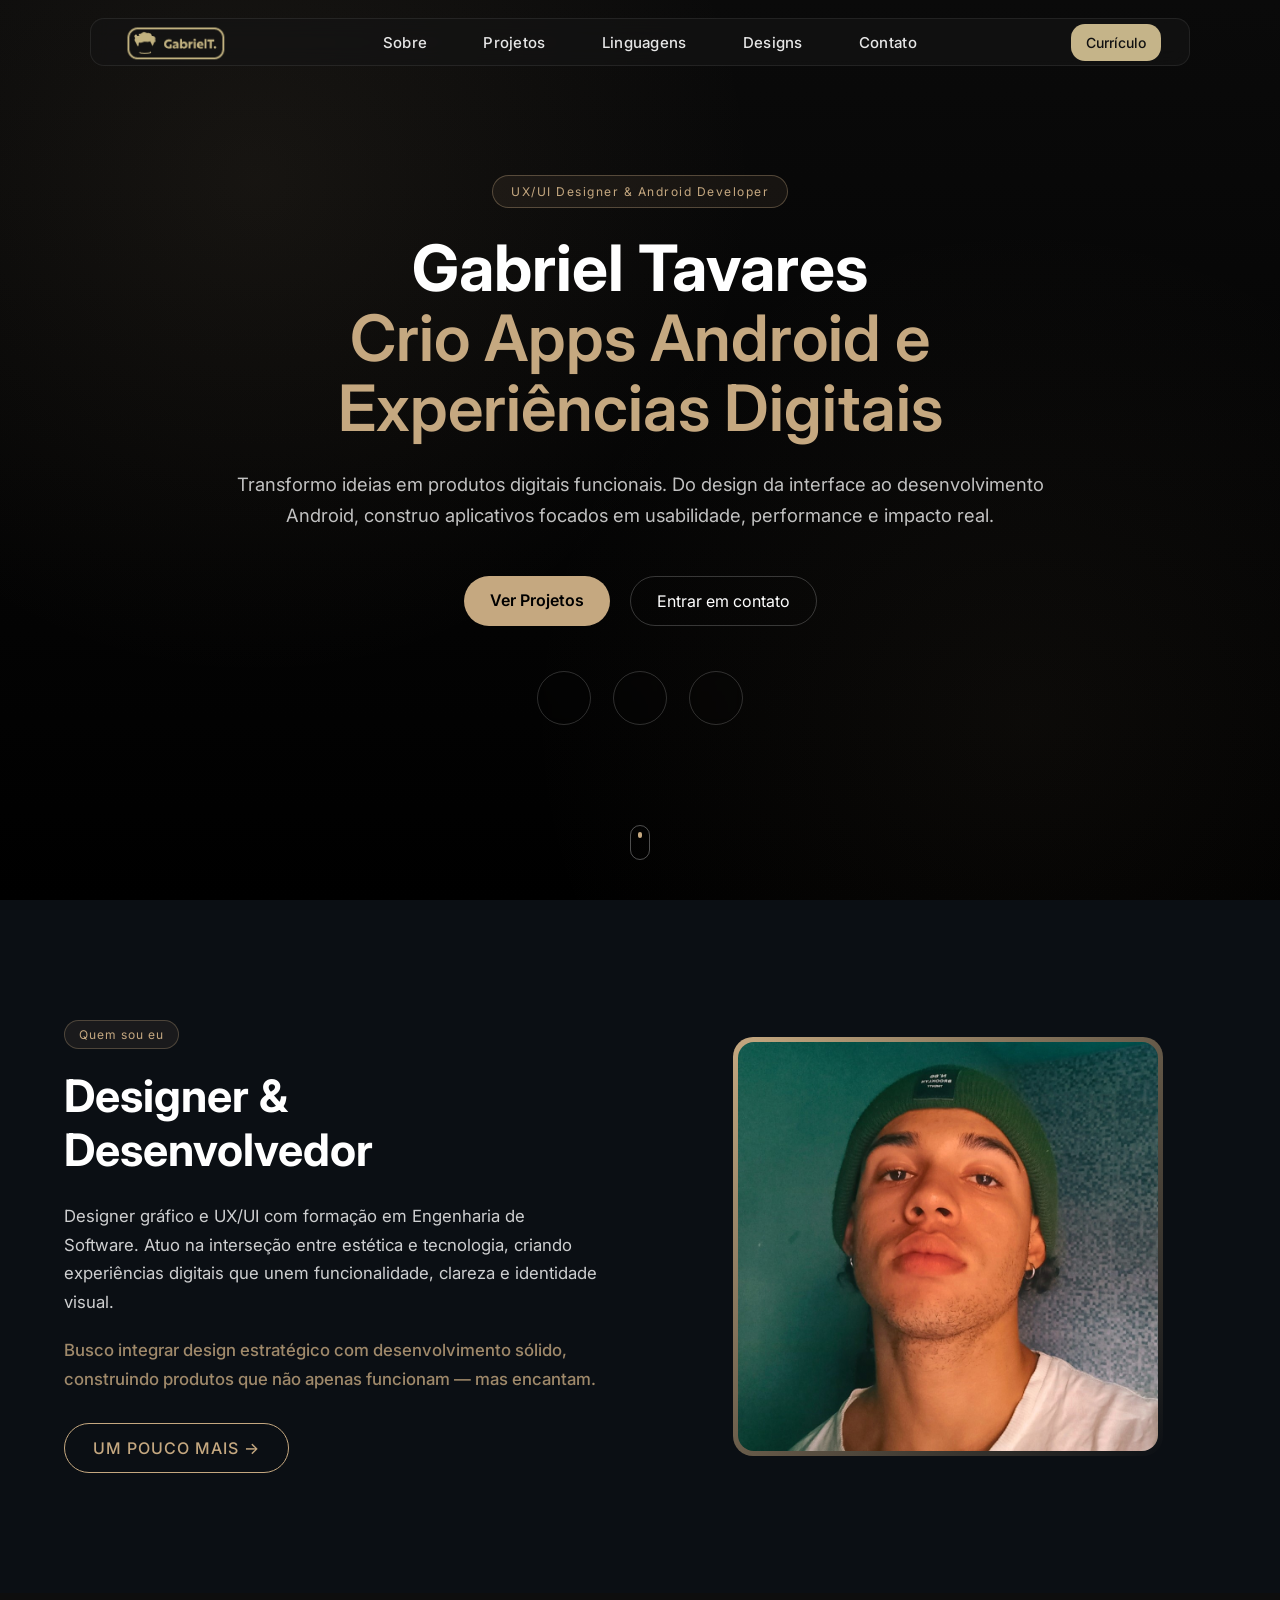
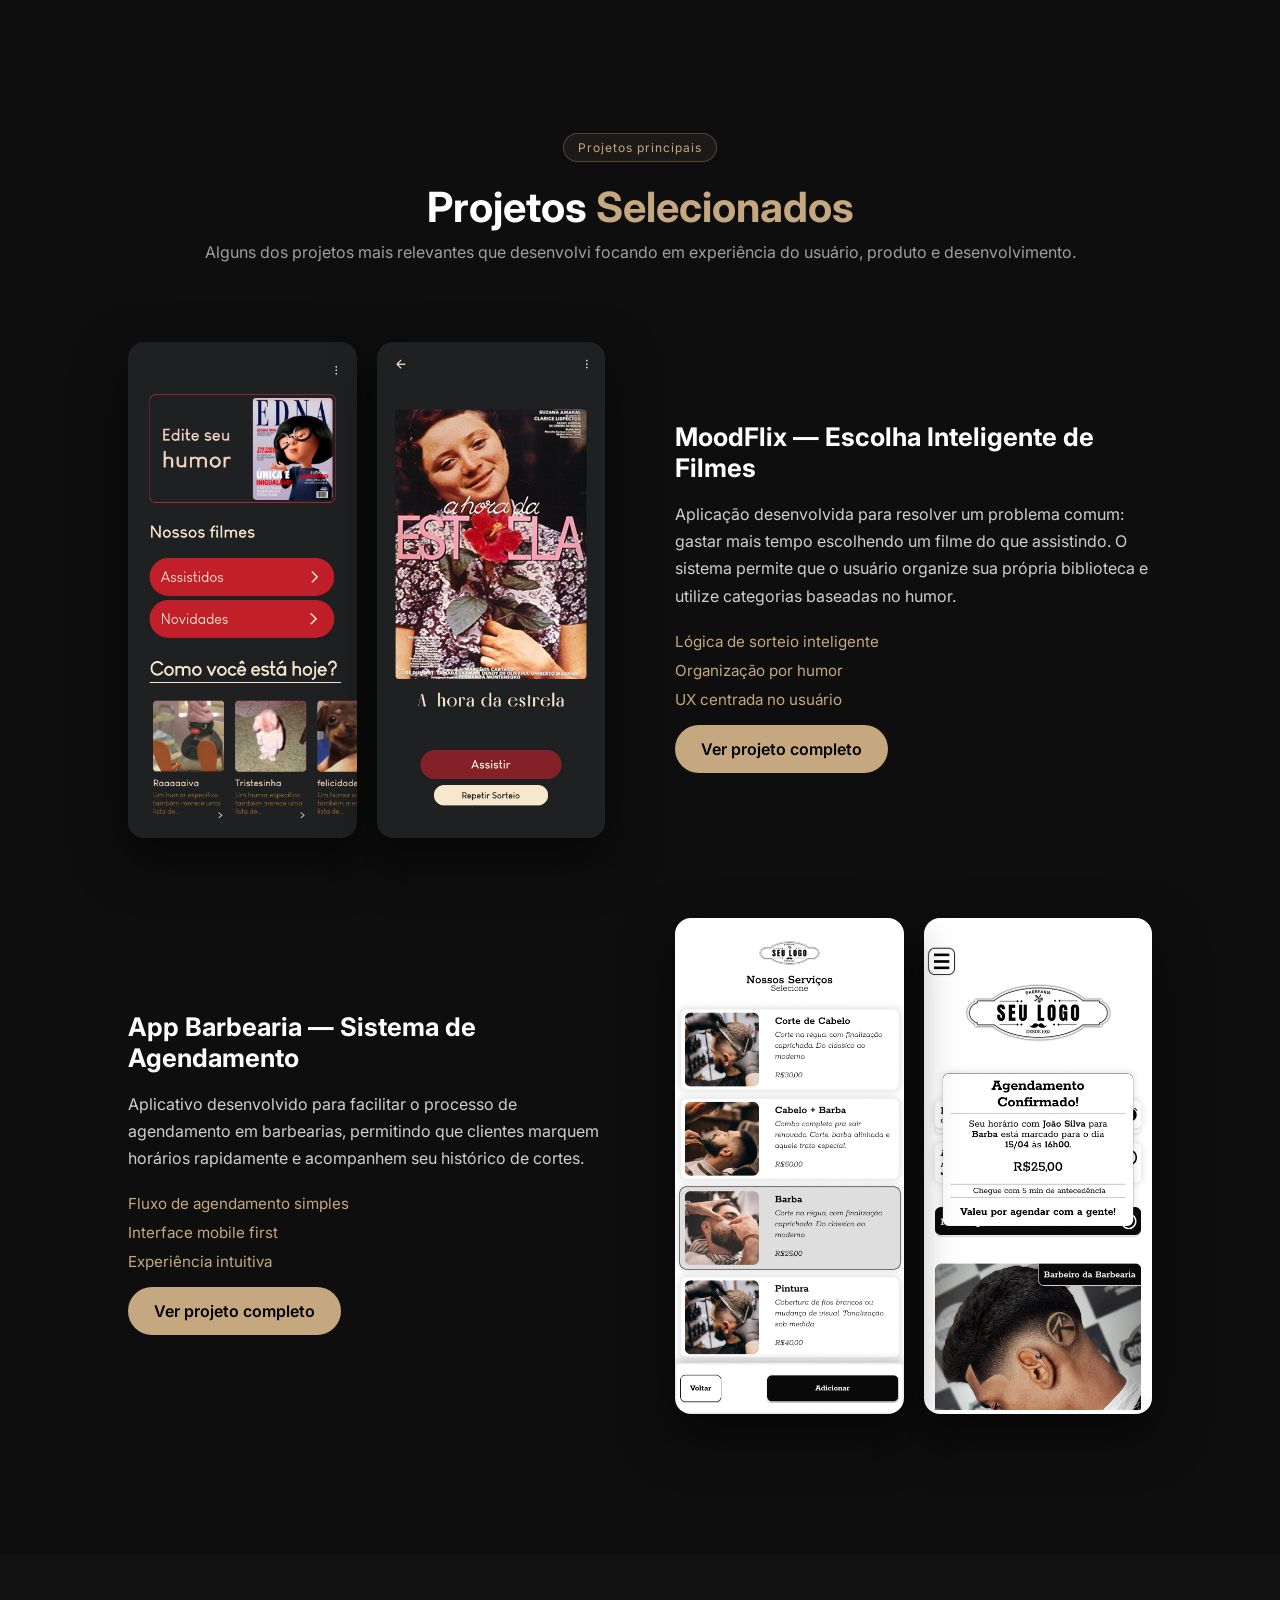
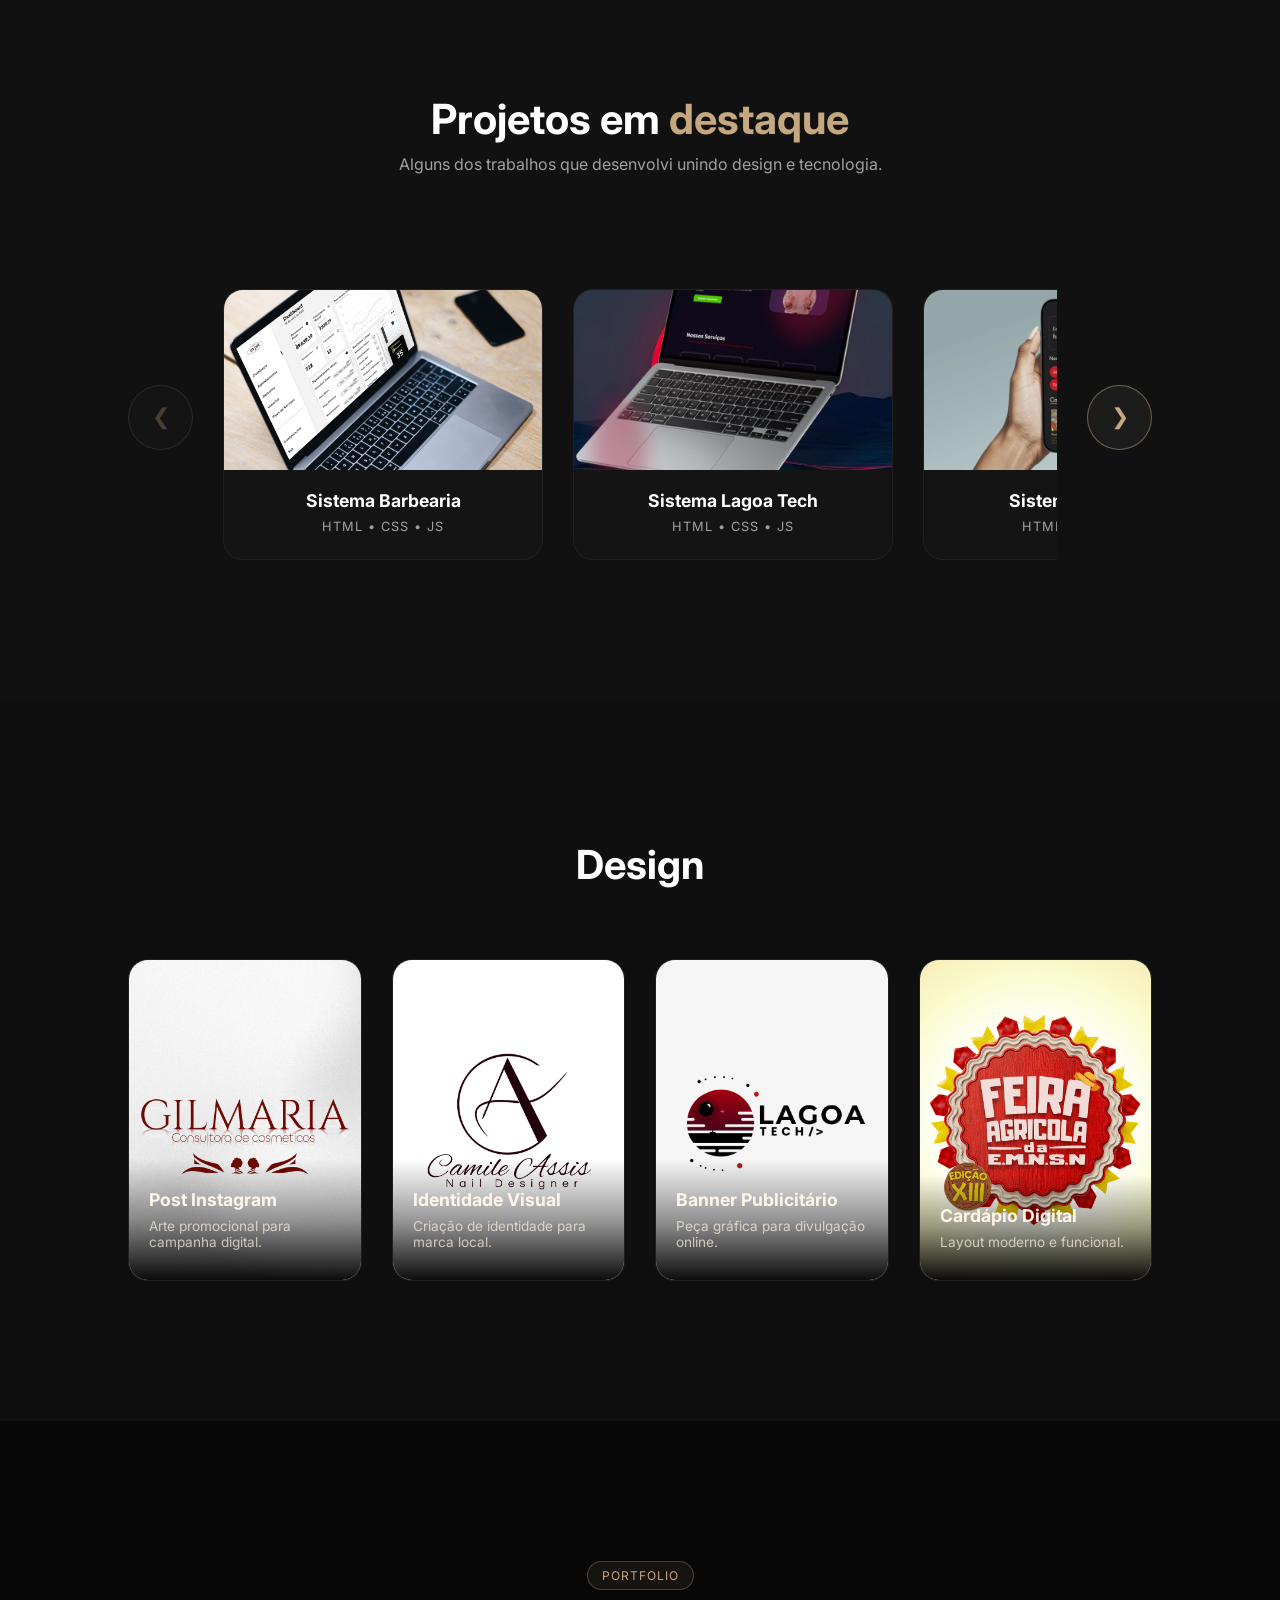
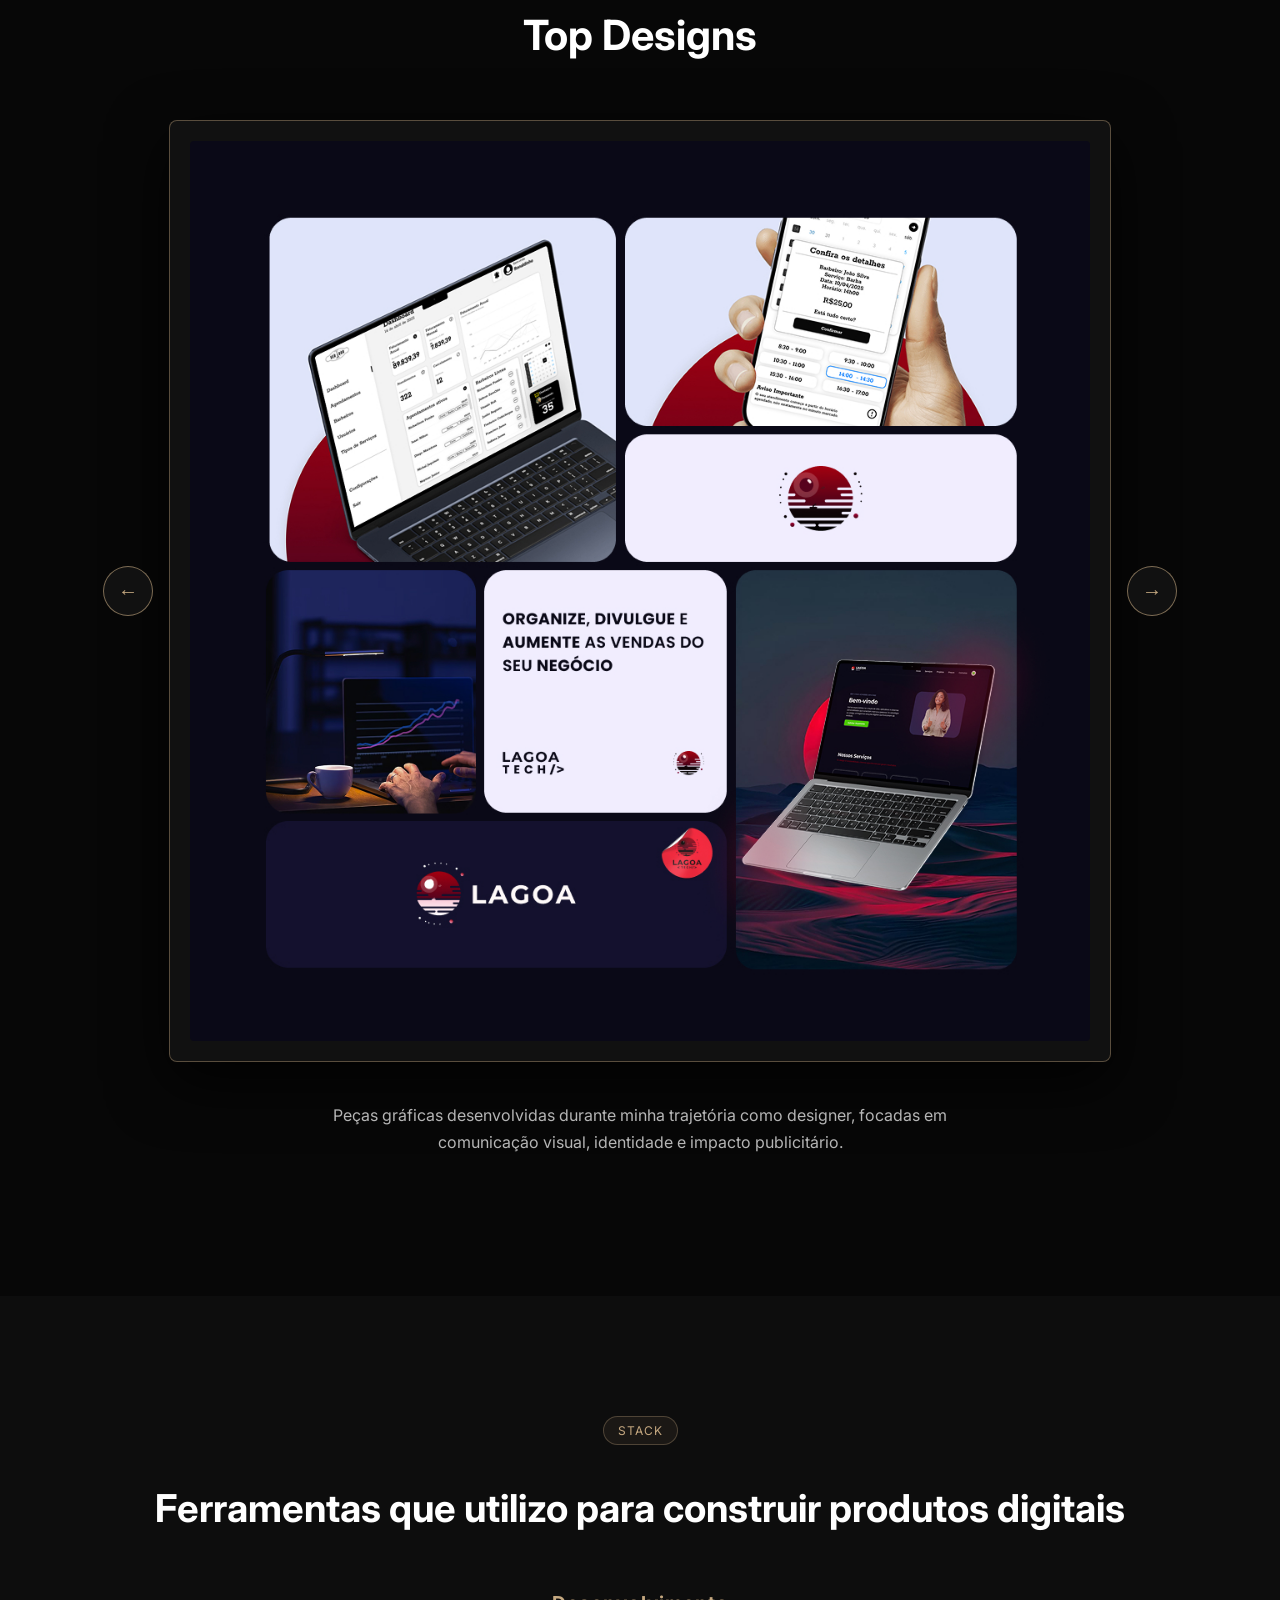
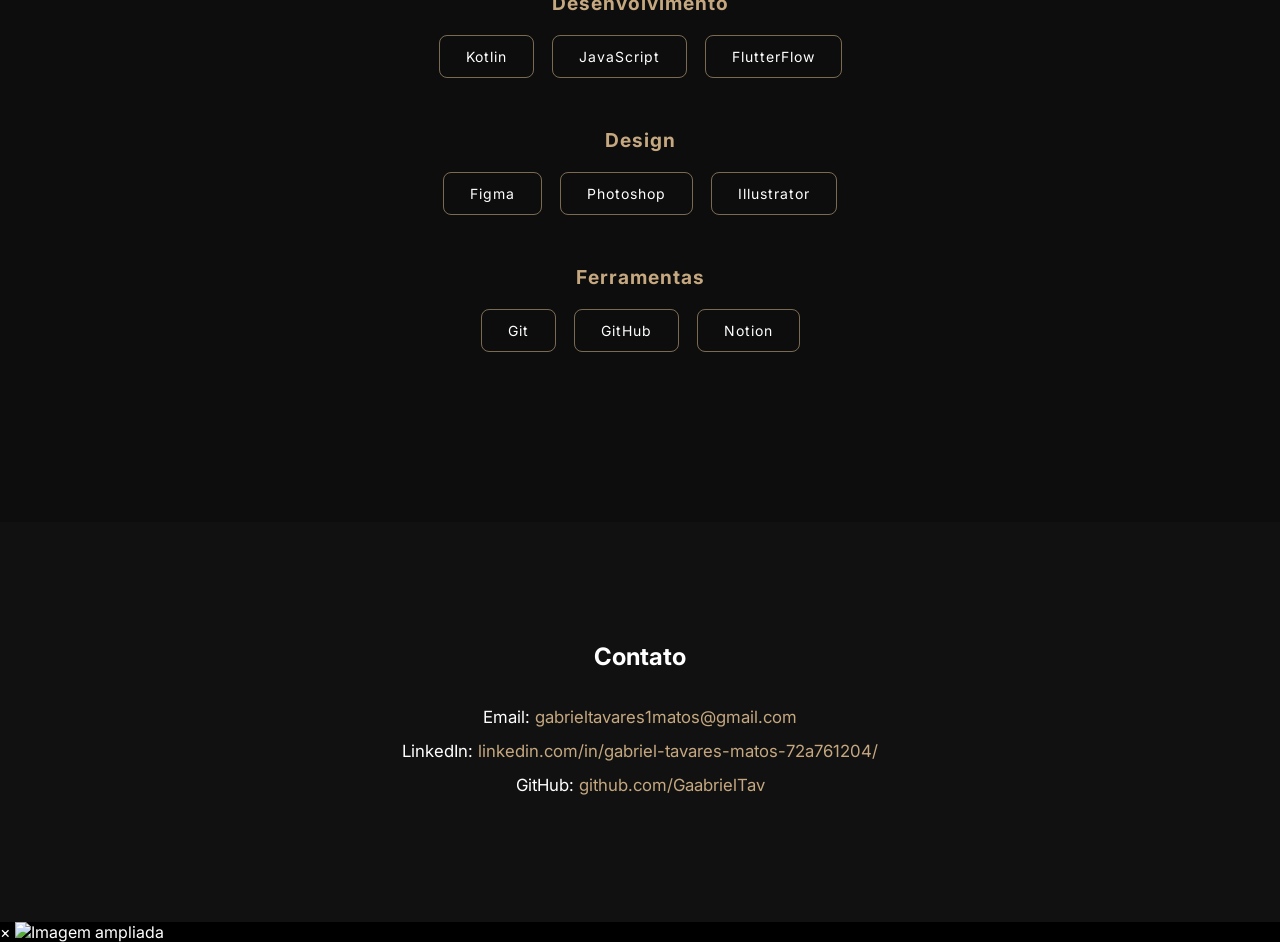
==== index.html @ 61ebb5d0 "Implementa atualizações estruturais." ====
<!DOCTYPE html>
<html lang="pt-BR">

<head>
    <!-- ================= META ================= -->
    <meta charset="UTF-8">
    <meta name="viewport" content="width=device-width, initial-scale=1.0">
    <meta name="description"
        content="Portfólio de Gabriel, Designer Gráfico e UX/UI com formação em Engenharia de Software. Projetos, design e desenvolvimento front-end.">
    <meta name="author" content="Gabriel">
    <link rel="preconnect" href="https://fonts.googleapis.com">
    <link rel="preconnect" href="https://fonts.gstatic.com" crossorigin>

    <link href="https://fonts.googleapis.com/css2?family=Inter:wght@400;500;600;700&display=swap" rel="stylesheet">

    <title>Gabriel | Portfólio</title>

    <link rel="stylesheet" href="css/style.css">
    <script src="https://unpkg.com/lucide@latest"></script>
</head>

<body>

    <!-- ================= NAVBAR ================= -->
<header>
    <nav class="navbar">

        <!-- LOGO -->
        <a href="index.html" class="logo">
            <img src="assets/images/logo.png" alt="Logo Gabriel">
        </a>

        <!-- LINKS -->
        <ul class="nav-links" id="navMenu">

            <li><a href="#sobre">Sobre</a></li>
            <li><a href="#projetos">Projetos</a></li>
            <li><a href="#linguagens">Linguagens</a></li>
            <li><a href="#design">Designs</a></li>
            <li><a href="#contato">Contato</a></li>


        </ul>

        <!-- DIREITA -->
        <div class="nav-right">

            <a href="assets/curriculo.pdf" download class="btn-cv">
                Currículo
            </a>

            <div class="menu-toggle" id="menuToggle">
                <span></span>
                <span></span>
                <span></span>
            </div>

        </div>

    </nav>
</header>

<div class="menu-overlay" id="menuOverlay"></div>
    

  <!-- ================= HERO ================= -->
<section class="hero">

<div class="hero-content">

<span class="hero-badge">
UX/UI Designer & Android Developer
</span>

<h1>
Gabriel Tavares<br>
<span>Crio Apps Android e Experiências Digitais</span>
</h1>

<p>
Transformo ideias em produtos digitais funcionais.
Do design da interface ao desenvolvimento Android,
construo aplicativos focados em usabilidade,
performance e impacto real.
</p>

<div class="hero-cta">

<a href="#projetos" class="btn-primary">
Ver Projetos
</a>

<a href="#contato" class="btn-secondary">
Entrar em contato
</a>

</div>

<div class="social-icons">

<a href="#" aria-label="Instagram">
<i data-lucide="instagram" class="icon"></i>
</a>

<a href="#" aria-label="GitHub">
<i data-lucide="github" class="icon"></i>
</a>

<a href="#" aria-label="LinkedIn">
<i data-lucide="linkedin" class="icon"></i>
</a>

</div>

</div>

<div class="scroll-indicator">
<span></span>
</div>

</section>

        <!-- ================= SOBRE ================= -->
    <section id="sobre" class="sobre fade-in">
    <div class="sobre-container">

        <div class="sobre-texto">

            <span class="section-badge">Quem sou eu</span>

            <h2>Designer & Desenvolvedor</h2>

            <p>
                Designer gráfico e UX/UI com formação em Engenharia de Software.
                Atuo na interseção entre estética e tecnologia, criando experiências
                digitais que unem funcionalidade, clareza e identidade visual.
            </p>

            <p class="sobre-destaque">
                Busco integrar design estratégico com desenvolvimento sólido,
                construindo produtos que não apenas funcionam — mas encantam.
            </p>

            <a href="sobre-mim.html" class="btn-sobre">
                UM POUCO MAIS →
            </a>
        </div>

        <div class="sobre-imagem">
            <div class="image-wrapper">
                <img src="assets/images/profile.jpg"
                     alt="Foto de perfil de Gabriel"
                     loading="lazy">
            </div>
        </div>

     </div>
    </section>



    <!-- ================= PROJETOS PRINCIPAIS ================= -->

<section class="featured-projects fade-in">

<div class="featured-container">

<span class="section-badge">Projetos principais</span>

<h2 class="section-title">
Projetos <span>Selecionados</span>
</h2>

<p class="section-subtitle">
Alguns dos projetos mais relevantes que desenvolvi focando em experiência do usuário, produto e desenvolvimento.
</p>


<!-- MOODFLIX -->

<div class="featured-project">

<div class="featured-images">

<img src="assets/images/moodflix1.jpg"
     alt="Moodflix interface"
     loading="lazy">

<img src="assets/images/moodflix4.jpg"
     alt="Moodflix categorias"
     loading="lazy">

</div>

<div class="featured-info">

<h3>MoodFlix — Escolha Inteligente de Filmes</h3>

<p>
Aplicação desenvolvida para resolver um problema comum: gastar mais tempo escolhendo um filme do que assistindo.
O sistema permite que o usuário organize sua própria biblioteca e utilize categorias baseadas no humor.
</p>

<ul class="project-highlights">

<li>Lógica de sorteio inteligente</li>
<li>Organização por humor</li>
<li>UX centrada no usuário</li>

</ul>

<a href="moodflix.html" class="btn-primary">
Ver projeto completo
</a>

</div>

</div>


<!-- BARBEARIA -->

<div class="featured-project reverse">

<div class="featured-images">

<img src="assets/images/mobile2.jpg"
     alt="App barbearia agendamento"
     loading="lazy">

<img src="assets/images/mobile3.jpg"
     alt="App barbearia interface"
     loading="lazy">

</div>

<div class="featured-info">

<h3>App Barbearia — Sistema de Agendamento</h3>

<p>
Aplicativo desenvolvido para facilitar o processo de agendamento em barbearias,
permitindo que clientes marquem horários rapidamente e acompanhem seu histórico de cortes.
</p>

<ul class="project-highlights">

<li>Fluxo de agendamento simples</li>
<li>Interface mobile first</li>
<li>Experiência intuitiva</li>

</ul>

<a href="barbearia-mobile.html" class="btn-primary">
Ver projeto completo
</a>

</div>

</div>

</div>

</section>



        <!-- ================= PROJETOS ================= -->
        <section id="projetos" class="projetos fade-in">
            <div class="projetos-container">
                <h2 class="section-title">Projetos em <span>destaque</span></h2>
                <p class="section-subtitle">Alguns dos trabalhos que desenvolvi unindo design e tecnologia.</p>

                <div class="carrossel">

                    <button class="prev" aria-label="Projeto anterior">
                        &#10094;
                    </button>

                    <div class="carrossel-wrapper">
                        <div class="carrossel-track">

                            <a href="barbearia-admin.html" class="card">
                                <div class="card-image">
                                    <img src="assets/images/projeto1-thumb.jpg"
                                         alt="Sistema para Barbearia"
                                         loading="lazy">
                                </div>
                            
                                <div class="card-content">
                                    <h3>Sistema Barbearia</h3>
                                    <p>HTML • CSS • JS</p>
                                </div>
                            </a>

                            <a href="lagoa-tech.html" class="card">
                                <div class="card-image">
                                    <img src="assets/images/projeto2-thumb.jpg"
                                         alt="Sistema Lagoa Tech"
                                         loading="lazy">
                                </div>
                            
                                <div class="card-content">
                                    <h3>Sistema Lagoa Tech</h3>
                                    <p>HTML • CSS • JS</p>
                                </div>
                            </a>

                                 <a href="moodflix.html" class="card">
                                <div class="card-image">
                                    <img src="assets/images/projeto3-thumb.jpg"
                                         alt="Sistema Moodflix"
                                         loading="lazy">
                                </div>
                            
                                <div class="card-content">
                                    <h3>Sistema Moodflix</h3>
                                    <p>HTML • CSS • JS</p>
                                </div>
                            </a>

                            <a href="barbearia-mobile.html" class="card">
                                <div class="card-image">
                                    <img src="assets/images/projeto4-thumb.jpg"
                                         alt="Sistema para Barbearia"
                                         loading="lazy">
                                </div>
                            
                                <div class="card-content">
                                    <h3>App Barbearia</h3>
                                    <p>HTML • CSS • JS</p>
                                </div>
                            </a>
                        </div>
                    </div>

                    <button class="next" aria-label="Próximo projeto">
                        &#10095;
                    </button>

                </div>
            </div>
        </section>


        

        <!-- ================= DESIGN ================= -->
        <section id="design" class="design fade-in">
            <h2>Design</h2>

            <div class="design-grid">

                <div class="design-item"
                    data-img="assets/images/design1.jpg"
                    data-title="Post Instagram"
                    data-desc="Arte promocional para campanha digital.">

                    <img src="assets/images/design1.jpg"
                        alt="Post Instagram"
                        loading="lazy">

                    <div class="design-overlay">
                        <h3>Post Instagram</h3>
                        <p>Arte promocional para campanha digital.</p>
                    </div>
                </div>

                <div class="design-item"
                    data-img="assets/images/design2.jpg"
                    data-title="Identidade Visual"
                    data-desc="Criação de identidade para marca local.">

                    <img src="assets/images/design2.jpg"
                        alt="Identidade Visual"
                        loading="lazy">

                    <div class="design-overlay">
                        <h3>Identidade Visual</h3>
                        <p>Criação de identidade para marca local.</p>
                    </div>
                </div>

                <div class="design-item"
                    data-img="assets/images/design3.jpg"
                    data-title="Banner Publicitário"
                    data-desc="Peça gráfica para divulgação online.">

                    <img src="assets/images/design3.jpg"
                        alt="Banner Publicitário"
                        loading="lazy">

                    <div class="design-overlay">
                        <h3>Banner Publicitário</h3>
                        <p>Peça gráfica para divulgação online.</p>
                    </div>
                </div>

                <div class="design-item"
                    data-img="assets/images/design4.jpg"
                    data-title="Cardápio Digital"
                    data-desc="Layout moderno e funcional.">

                    <img src="assets/images/design4.jpg"
                        alt="Cardápio Digital"
                        loading="lazy">

                    <div class="design-overlay">
                        <h3>Cardápio Digital</h3>
                        <p>Layout moderno e funcional.</p>
                    </div>
                </div>

            </div>
        </section>


                <!-- ================= DESIGN SHOWCASE ================= -->


        <section class="design-showcase">

<div class="design-container">

<span class="section-badge">PORTFOLIO</span>

<h2 class="section-title">Top Designs</h2>

<div class="design-outdoor">

<button class="design-prev">&#8592;</button>

<div class="design-frame">
    <img id="design-image" src="assets/design/design-desc1.jpg" alt="Design gráfico">
</div>

<button class="design-next">&#8594;</button>

</div>

<p class="design-desc">
Peças gráficas desenvolvidas durante minha trajetória como designer,
focadas em comunicação visual, identidade e impacto publicitário.
</p>

</div>

</section>






        <!-- ================= STACK ================= -->


        <section class="stack">

<div class="stack-container">

<span class="section-badge">STACK</span>

<h2>Ferramentas que utilizo para construir produtos digitais</h2>

<div class="stack-group">

<h3>Desenvolvimento</h3>

<div class="stack-items">
<span>Kotlin</span>
<span>JavaScript</span>
<span>FlutterFlow</span>
</div>

</div>

<div class="stack-group">

<h3>Design</h3>

<div class="stack-items">
<span>Figma</span>
<span>Photoshop</span>
<span>Illustrator</span>
</div>

</div>

<div class="stack-group">

<h3>Ferramentas</h3>

<div class="stack-items">
<span>Git</span>
<span>GitHub</span>
<span>Notion</span>
</div>

</div>

</div>

</section>


        <!-- ================= CONTATO ================= -->
        <section id="contato" class="contato fade-in">
            <h2>Contato</h2>

            <div class="contato-container">

                <p>
                    Email:
                    <a href="mailto:gabrieltavares1matos@gmail.com">
                        gabrieltavares1matos@gmail.com
                    </a>
                </p>

                <p>
                    LinkedIn:
                    <a href="https://www.linkedin.com/in/gabriel-tavares-matos-72a761204/"
                        target="_blank"
                        rel="noopener noreferrer">
                        linkedin.com/in/gabriel-tavares-matos-72a761204/
                    </a>
                </p>

                <p>
                    GitHub:
                    <a href="https://github.com/GaabrielTav"
                        target="_blank"
                        rel="noopener noreferrer">
                        github.com/GaabrielTav
                    </a>
                </p>

            </div>
        </section>

    </main>

    <!-- ================= MODAL PROJETOS ================= -->
    <div class="modal" id="projectModal" aria-hidden="true">
        <div class="modal-content">
            <span class="close-btn" aria-label="Fechar modal">&times;</span>
            <div class="modal-body"></div>
        </div>
    </div>

    <!-- ================= LIGHTBOX ================= -->
    <div class="lightbox" id="lightbox" aria-hidden="true">
        <span class="lightbox-close" aria-label="Fechar imagem">&times;</span>
        <img class="lightbox-img" src="" alt="Imagem ampliada">
    </div>

<!-- ================= DESIGN VIEWER ================= -->

<div id="designViewer" class="design-viewer">

    <span class="viewer-close">&times;</span>

    <button class="viewer-prev">&#10094;</button>

    <div class="viewer-content">
        <img class="viewer-img" src="" alt="Design ampliado">

        <div class="viewer-info">
            <h3 class="viewer-title"></h3>
            <p class="viewer-desc"></p>
        </div>
    </div>

    <button class="viewer-next">&#10095;</button>

</div>
    <!-- ================= SCRIPT ================= -->
    <script src="js/script.js"></script>
    <script>lucide.createIcons();</script>

</body>

</html>
---- css/style.css ----
/* ===================================================
   RESET GLOBAL
=================================================== */
* {
    margin: 0;
    padding: 0;
    box-sizing: border-box;
}

body {
    background-color: #000;
    color: #fff;
    overflow-x: hidden;
    font-family: "Inter", sans-serif;
    font-weight: 400;

}

section {
    padding: 100px 10%;
    scroll-margin-top: 120px;
}



/* ===================================================
   NAVBAR BASE
=================================================== */

.navbar {

    position: fixed;
    top: 18px;
    left: 50%;
    transform: translateX(-50%);

    width: 92%;
    max-width: 1100px;

    display: flex;
    align-items: center;
    justify-content: space-between;

    padding: 1px 28px;

    background: rgba(20,20,20,0.65);
    backdrop-filter: blur(10px);

    border: 1px solid rgba(255,255,255,0.08);
    border-radius: 14px;

    z-index: 3000;

    transition: 0.3s ease;
}
/* ZONAS */

.nav-left,
.nav-right {
    display: flex;
    align-items: center;
}

/* ===================================================
   LOGO
=================================================== */

.logo {
    display: flex;
    align-items: center;
}

.logo img {
    height: 44px;
}

/* ===================================================
   MENU CENTRAL
=================================================== */



.nav-links {

    list-style: none;
    display: flex;
    align-items: center;
    gap: 36px;

    padding: 12px 28px;


    border-radius: 14px;
}

.nav-links a {

position: relative;

font-size: 15px;
font-weight: 500;
letter-spacing: 0.3px;

text-decoration: none;

padding: 6px 10px;

transition: 0.25s ease;

position: relative;

color: #e6e6e6;

}

.nav-links a:hover {

    opacity: 0.7;
    color: #fff;

}

.nav-links a::before {

    content: "";

    position: absolute;

    inset: 0;

    background: rgba(197,168,128,0.15);

    border-radius: 6px;

    opacity: 0;

    transform: scale(0.9);

    transition: 0.25s;


    
}

.nav-links a:hover::before {


    transform: scale(1);

    

}

.nav-links a::after {

    content: "";

    position: absolute;

    left: 0;
    bottom: -6px;

    width: 0%;
    height: 2px;

    background: #c5a880;

    transition: width 0.25s ease;

}
.nav-links a:hover::after {

    width: 100%;

}

.nav-links a.active::after {

    width: 100%;

}




/* ===================================================
   BOTÃO CURRÍCULO
=================================================== */

.btn-cv {

    display: flex;
    align-items: center;
    gap: 8px;

    background: #c5b489;

    padding: 10px 15px;

    border-radius: 14px;
    text-decoration: none;
    color: #111;

    font-size: 14px;
    font-weight: 500;

    transition: 0.3s;
}

.btn-cv:hover {

    transform: translateY(-2px);

}
/* =====================================
   MENU TOGGLE (HAMBURGER)
===================================== */

.menu-toggle {
    display: none;
    flex-direction: column;
    gap: 6px;
    cursor: pointer;
}

.menu-toggle span {
    width: 24px;
    height: 3px;
    background: #fff;
    border-radius: 2px;
    transition: 0.25s ease;
    transform-origin: center;
}

.menu-toggle.active span:nth-child(1) {
    transform: rotate(45deg) translate(5px, 5px);
}

.menu-toggle.active span:nth-child(2) {
    opacity: 0;
}

.menu-toggle.active span:nth-child(3) {
    transform: rotate(-45deg) translate(5px, -5px);
}


/* =====================================
   RESPONSIVO MOBILE
===================================== */

@media (max-width: 768px) {

.nav-links {

    position: absolute;

    top: 70px;
    left: 0;

    width: 100%;

    flex-direction: column;
    align-items: center;

    gap: 25px;

    padding: 30px 20px;

    background: rgba(15,15,15,0.95);
    backdrop-filter: blur(12px);

    border-radius: 0 0 16px 16px;

    transform: translateY(-20px);
    opacity: 0;
    pointer-events: none;

    transition: all 0.3s ease;
}

.nav-links.active {

    transform: translateY(0);
    opacity: 1;
    pointer-events: auto;
}

.btn-cv {
    display: none;
}

.menu-toggle {
    display: flex;
}

.mobile-cv {
    margin-top: 10px;
}

}

.nav-links a {

    position: relative;

    padding: 6px 10px;

    text-decoration: none;

    transition: 0.25s;

}




/* =====================================
   MENU OVERLAY
===================================== */

.menu-overlay {

    position: fixed;
    inset: 0;

    background: rgba(0,0,0,0.6);

    backdrop-filter: blur(3px);

    opacity: 0;
    visibility: hidden;

    transition: 0.3s ease;

    z-index: 2400;
}

.menu-overlay.active {
    opacity: 1;
    visibility: visible;
}

/* ===================================================
   HERO PREMIUM
=================================================== */

.hero {
    min-height: 100vh;
    background:
        radial-gradient(circle at 20% 20%, rgba(197,168,128,0.08), transparent 40%),
        radial-gradient(circle at 80% 80%, rgba(197,168,128,0.05), transparent 40%),
        linear-gradient(180deg, #0a0a0a, #000);
    display: flex;
    justify-content: center;
    align-items: center;
    text-align: center;
    padding: 0 20px;
    position: relative;
}

.hero-content {
    max-width: 820px;
}


/* ===================================================
   BADGE
=================================================== */

.hero-badge {
    display: inline-block;
    padding: 8px 18px;
    border-radius: 20px;
    background: rgba(197,168,128,0.08);
    border: 1px solid rgba(197,168,128,0.35);
    color: #c5a880;
    font-size: 12px;
    letter-spacing: 1.5px;
    margin-bottom: 25px;
}

/* ===================================================
   TÍTULO
=================================================== */

.hero-content h1 {
    font-size:4rem;
    font-weight: 700;
    line-height:1.1;
    margin-bottom: 25px;
}



.hero-content h1 span{

color:#c5a880;

font-weight:600;

}

/* ===================================================
   DESCRIÇÃO
=================================================== */

.hero-content p {
    font-size: 1.15rem;
    opacity: 0.75;
    margin-bottom: 45px;
    line-height: 1.7;
}

/* ===================================================
   SOCIAL ICONS
=================================================== */

.social-icons {
    display: flex;
    justify-content: center;
    gap: 22px;
}

.social-icons a {
    width: 54px;
    height: 54px;
    border-radius: 50%;
    border: 1px solid rgba(255,255,255,0.18);
    display: flex;
    align-items: center;
    justify-content: center;
    backdrop-filter: blur(4px);
    transition: all 0.35s ease;
}

.icon {
    width: 22px;
    height: 22px;
    stroke-width: 1.5;
    color: #fff;
    transition: all 0.3s ease;
}

/* Hover */

.social-icons a:hover {
    background: #c5a880;
    border-color: #c5a880;
    transform: translateY(-6px) scale(1.05);
}

.social-icons a:hover .icon {
    color: #000;
}



/* ===================================================
      botões
=================================================== */

.hero-cta{

display:flex;
justify-content:center;
gap:20px;

margin-bottom:45px;

}



.btn-primary{

background:#c5a880;

color:#000;

padding:14px 26px;

border-radius:30px;

text-decoration:none;

font-weight:600;

transition:0.3s;

}

.btn-primary:hover{

transform:translateY(-3px);

box-shadow:0 10px 25px rgba(197,168,128,0.4);

}


.btn-secondary{

border:1px solid rgba(255,255,255,0.2);

padding:14px 26px;

border-radius:30px;

text-decoration:none;

color:#fff;

transition:0.3s;

}

.btn-secondary:hover{

border-color:#c5a880;
color:#c5a880;

}



.scroll-indicator{

position:absolute;

bottom:40px;
left:50%;

transform:translateX(-50%);

width:20px;
height:35px;

border:1px solid rgba(255,255,255,0.3);

border-radius:20px;

display:flex;
justify-content:center;

}

.scroll-indicator span{

width:4px;
height:6px;

background:#c5a880;

border-radius:2px;

margin-top:6px;

animation:scroll 1.8s infinite;

}

@keyframes scroll{

0%{opacity:0;transform:translateY(0)}
40%{opacity:1}
100%{opacity:0;transform:translateY(12px)}

}


/* ===================================================
   RESPONSIVO
=================================================== */

@media (max-width: 768px) {

    .hero {
        padding-top: 120px;
    }

    .hero-content h1 {
        font-size: 2.4rem;
    }

    .hero-content p {
        font-size: 1rem;
    }

    .social-icons {
        gap: 16px;
    }

    .social-icons a {
        width: 46px;
        height: 46px;
    }

    .icon {
        width: 20px;
        height: 20px;
    }

}

/* ===================================================
   SOBRE PREMIUM - BASE (DESKTOP)
=================================================== */

.sobre {
    background-color: #0b0f14;
    position: relative;
    padding: 120px 0;
}

/* Badge */

.section-badge {
    display: inline-block;
    font-size: 12px;
    letter-spacing: 1px;
    padding: 6px 14px;
    border-radius: 20px;
    background: rgba(197, 168, 128, 0.08);
    border: 1px solid rgba(197, 168, 128, 0.3);
    color: #c5a880;
    margin-bottom: 20px;
}

/* Container */

.sobre-container {
    width: 90%;
    max-width: 1200px;
    margin: 0 auto;

    display: flex;
    align-items: center;
    justify-content: space-between;
    gap: 80px;
}

/* Texto */

.sobre-texto {
    flex: 1;
    min-width: 320px;
}

.sobre-texto h2 {
    font-size: 2.8rem;
    margin-bottom: 25px;
}

.sobre-texto p {
    line-height: 1.7;
    margin-bottom: 20px;
    opacity: 0.8;
    font-size: 1.05rem;
}

.sobre-destaque {
    color: #c5a880;
    font-weight: 500;
    opacity: 1;
}

/* Botão */

.btn-sobre {
    display: inline-block;
    margin-top: 10px;
    padding: 14px 28px;
    border-radius: 30px;
    border: 1px solid #c5a880;
    color: #c5a880;
    text-decoration: none;
    font-weight: 500;
    letter-spacing: 1px;
    transition: all 0.3s ease;
}

.btn-sobre:hover {
    background-color: #c5a880;
    color: #000;
    transform: translateY(-3px);
}

/* ===================================================
   IMAGEM
=================================================== */

.sobre-imagem {
    flex: 1;
    display: flex;
    justify-content: center;
}

.image-wrapper {
    position: relative;
    border-radius: 20px;
    overflow: hidden;
    padding: 5px;
    background: linear-gradient(135deg, #c5a880, transparent);
}

.sobre-imagem img {
    width: 100%;
    max-width: 420px;
    border-radius: 16px;
    display: block;
}

/* ===================================================
   RESPONSIVO MOBILE
=================================================== */

@media (max-width: 900px) {

    .sobre-container {
        flex-direction: column;
        text-align: center;
        gap: 60px;
    }

    .sobre-texto h2 {
        font-size: 2.2rem;
    }

    .sobre-texto p {
        font-size: 1rem;
    }

    .sobre-imagem img {
        max-width: 300px;
    }

}


/* ===================================================
   FEATURED PROJECTS
=================================================== */

.featured-projects{

background:#0e0e0e;

padding:140px 10%;

display:flex;
justify-content:center;

}

.featured-container{

max-width:1200px;
width:100%;

text-align:center;

}

/* Estrututra */

.featured-project{

margin-top:80px;

display:grid;

grid-template-columns:1fr 1fr;

gap:70px;

align-items:center;

text-align:left;

}


/* Layout */

.featured-project.reverse{

direction:rtl;

}

.featured-project.reverse .featured-info{

direction:ltr;

}

/* Grid de Imagens */


.featured-images{

display:grid;

grid-template-columns:1fr 1fr;

gap:20px;

}

.featured-images img{

width:100%;

border-radius:16px;

object-fit:cover;

transition:0.35s ease;

box-shadow:0 20px 50px rgba(0,0,0,0.6);

}

.featured-images img:hover{

transform:translateY(-6px);

}


/* Texto do projeto */

.featured-info h3{

font-size:1.6rem;

margin-bottom:18px;

}

.featured-info p{

line-height:1.7;

opacity:0.8;

margin-bottom:22px;

}

/* Lista de Destasques */

.project-highlights{

list-style:none;

margin-bottom:30px;

}

.project-highlights li{

margin-bottom:10px;

color:#c5a880;

font-size:0.95rem;

}

/* ===================================================
   PROJETOS FEATURED - MOBILE
=================================================== */

@media (max-width:900px){

.featured-project{
    grid-template-columns:1fr;
    text-align:center;
}

.featured-project.reverse{
    direction:ltr;
}

.featured-images{
    grid-template-columns:1fr;
}

}


/* ===================================================
   CASE LIST
=================================================== */

.case-list{
    margin-top:18px;
    padding-left:18px;
    line-height:1.6;
}

.case-list li{
    margin-bottom:10px;
    font-size:0.95rem;
}


/* ===================================================
   MOBILE OPTIMIZATIONS
=================================================== */

@media (max-width:768px){

/* largura máxima de leitura */

.projeto-individual{
    max-width:650px;
}


/* badges de tecnologia */

.tech-badges{
    gap:10px;
    margin-top:18px;
}

.tech-badges span{
    font-size:12px;
    padding:6px 12px;
}


/* galerias */

.case-gallery img,
.dashboard-gallery img{
    margin-bottom:10px;
}


/* botões */

.btn-prototipo,
.btn-contato{
    display:block;
    text-align:center;
    padding:16px 22px;
    font-size:0.95rem;
}

}



/* ===================================================
   PROJETOS - BASE (DESKTOP)
=================================================== */

.projetos {
    background-color: #111;
    display: flex;
    justify-content: center;
    padding: 140px 10%;
}

.projetos-container {
    width: 100%;
    max-width: 1200px;
    text-align: center;
}

/* TÍTULOS */

.section-title {
    font-size: 2.6rem;
    margin-bottom: 10px;
}

.section-title span {
    color: #c5a880;
}

.section-subtitle {
    opacity: 0.6;
    margin-bottom: 50px;
    font-size: 1rem;
}

/* ===================================================
   CARROSSEL
=================================================== */

.carrossel {
    margin-top: 80px;
    padding-top: 20px;
    display: flex;
    align-items: center;
    justify-content: center;
    gap: 30px;
}

.carrossel-wrapper {
    overflow: hidden;
    width: 85%;
    padding-top: 15px;
}

.carrossel-track {
    display: flex;
    gap: 30px;
    transition: transform 0.5s ease-in-out;
}

/* ===================================================
   CARD
=================================================== */

.card {
    flex: 0 0 320px;
    background: #141414;
    border-radius: 20px;
    overflow: hidden;
    text-decoration: none;
    color: #fff;
    transition: all 0.35s ease;
    border: 1px solid rgba(255,255,255,0.05);
}

.card:hover {
    transform: translateY(-10px);
    border-color: rgba(197,168,128,0.5);
    box-shadow: 0 25px 50px rgba(0,0,0,0.7);
}

/* IMAGEM */

.card-image {
    width: 100%;
    height: 180px;
    overflow: hidden;
}

.card-image img {
    width: 100%;
    height: 100%;
    object-fit: cover;
    display: block;
}

/* CONTEÚDO */

.card-content {
    padding: 20px 22px 25px;
}

.card-content h3 {
    font-size: 1.1rem;
    margin-bottom: 8px;
}

.card-content p {
    font-size: 0.8rem;
    letter-spacing: 1px;
    opacity: 0.6;
}

/* ===================================================
   BOTÕES DO CARROSSEL (DESKTOP)
=================================================== */

.prev,
.next {
    background: #1c1c1c;
    border: 1px solid rgba(197,168,128,0.5);
    color: #c5a880;
    width: 65px;
    height: 65px;
    border-radius: 50%;
    font-size: 22px;
    cursor: pointer;
    transition: all 0.3s ease;
    flex-shrink: 0;
}

.prev:hover,
.next:hover {
    background-color: #c5a880;
    color: #000;
    transform: scale(1.1);
}

/* ===================================================
   MODAL (PROJETOS)
=================================================== */

.modal {
    position: fixed;
    inset: 0;
    background: rgba(0,0,0,0.9);
    display: none;
    justify-content: center;
    align-items: center;
    z-index: 3000;
    padding: 40px;
}

.modal-content {
    background: #111;
    width: 100%;
    max-width: 900px;
    max-height: 90vh;
    overflow-y: auto;
    border-radius: 12px;
    padding: 50px;
    position: relative;
    animation: fadeInModal 0.4s ease;
}

@keyframes fadeInModal {
    from { opacity: 0; transform: translateY(20px); }
    to { opacity: 1; transform: translateY(0); }
}

.modal-gallery {
    display: grid;
    grid-template-columns: repeat(auto-fit, minmax(250px, 1fr));
    gap: 20px;
    margin-top: 20px;
}

.modal-gallery img {
    width: 100%;
    height: 280px;
    object-fit: cover;
    border-radius: 12px;
    transition: 0.3s ease;
}

.modal-gallery img:hover {
    transform: scale(1.05);
}

/* ===================================================
   RESPONSIVO MOBILE
=================================================== */

@media (max-width: 768px) {

    .projetos {
        padding: 100px 20px;
    }

    .section-title {
        font-size: 2rem;
    }

    .section-subtitle {
        font-size: 0.9rem;
        margin-bottom: 40px;
        padding: 0 10px;
    }

    /* Remove botões no mobile */
    .prev,
    .next {
        display: none;
    }

    /* Carrossel vira scroll horizontal */
    .carrossel-wrapper {
        overflow-x: auto;
        overflow-y: visible;
        scroll-snap-type: x mandatory;
        -webkit-overflow-scrolling: touch;
        padding-top: 20px;
    }

    .carrossel-track {
        gap: 20px;
    }

    .card {
        flex: 0 0 85%;
        scroll-snap-align: center;
        border-radius: 22px;
    }

    .card-image {
        height: 200px;
    }

    .card-content {
        padding: 25px;
    }

    .card-content h3 {
        font-size: 1.2rem;
    }

    .card-content p {
        font-size: 0.85rem;
    }

}



/* ===================================================
    STACK - BASE (GLOBAL)
=================================================== */


.stack{

padding:120px 10%;
background:#0d0d0d;

}

.stack-container{

max-width:1000px;
margin:auto;
text-align:center;

}

.stack h2{

margin-top:20px;
margin-bottom:60px;

font-size:2.4rem;

}

.stack-group{

margin-bottom:50px;

}

.stack-group h3{

margin-bottom:20px;
color:#c5a880;
font-size:1.2rem;
letter-spacing:1px;

}

.stack-items{

display:flex;
flex-wrap:wrap;
justify-content:center;

gap:18px;

}

.stack-items span{

border:1px solid rgba(197,168,128,0.6);

padding:12px 26px;

border-radius:8px;

font-size:14px;

letter-spacing:1px;

transition:0.3s;

}

.stack-items span:hover{

background:#c5a880;
color:#000;
transform:translateY(-3px);

}



/* ===================================================
   DESIGN SECTION - BASE (DESKTOP)
=================================================== */

.design {
    padding: 140px 10%;
    background-color: #0f0f0f;
    text-align: center;
}

.design h2 {
    font-size: 2.5rem;
    margin-bottom: 70px;
}

/* GRID */

.design-grid {
    display: grid;
    grid-template-columns: repeat(4, 1fr);
    gap: 30px;
}

/* ===================================================
   DESIGN ITEM
=================================================== */

.design-item {
    position: relative;
    border-radius: 20px;
    overflow: hidden;
    cursor: pointer;
    background: #141414;
    border: 1px solid rgba(255,255,255,0.05);
    transition: all 0.35s ease;
}

.design-item:hover {
    transform: translateY(-8px);
    border-color: rgba(197,168,128,0.5);
    box-shadow: 0 20px 40px rgba(0,0,0,0.7);
}

/* IMAGE */

.design-item img {
    width: 100%;
    height: 320px;
    object-fit: cover;
    display: block;
    transition: transform 0.5s ease;
}

.design-item:hover img {
    transform: scale(1.05);
}

/* OVERLAY */

.design-overlay {
    position: absolute;
    bottom: 0;
    left: 0;
    width: 100%;
    padding: 30px 20px;
    background: linear-gradient(
        to top,
        rgba(0, 0, 0, 0.95),
        rgba(0, 0, 0, 0.4),
        transparent
    );
    color: #fff5e8;
    text-align: left;
}

.design-overlay h3 {
    margin-bottom: 8px;
    font-size: 1.1rem;
}

.design-overlay p {
    font-size: 0.85rem;
    opacity: 0.7;
}

/* ===================================================
   DESIGN VIEWER (MODAL)
=================================================== */

.design-viewer {
    position: fixed;
    inset: 0;
    background: rgba(0,0,0,0.95);
    backdrop-filter: blur(10px);
    display: none;
    align-items: center;
    justify-content: center;
    z-index: 9999;
    padding: 60px;
}

.design-viewer.active {
    display: flex;
}

.viewer-content {
    display: flex;
    gap: 60px;
    align-items: center;
    max-width: 1200px;
    width: 100%;
}

/* IMAGE */

.viewer-img {
    max-width: 60%;
    max-height: 80vh;
    border-radius: 18px;
    box-shadow: 0 30px 60px rgba(0,0,0,0.8);
}

/* INFO */

.viewer-info {
    flex: 1;
    color: #fff;
}

.viewer-title {
    font-size: 2rem;
    margin-bottom: 20px;
}

.viewer-desc {
    font-size: 1rem;
    line-height: 1.7;
    opacity: 0.8;
}

/* NAV BUTTONS */

.viewer-prev,
.viewer-next {
    position: absolute;
    background: rgba(255,255,255,0.05);
    border: 1px solid rgba(197,168,128,0.4);
    color: #c5a880;
    width: 60px;
    height: 60px;
    border-radius: 50%;
    font-size: 22px;
    cursor: pointer;
    transition: all 0.3s ease;
}

.viewer-prev { left: 40px; }
.viewer-next { right: 40px; }

.viewer-prev:hover,
.viewer-next:hover {
    background: #c5a880;
    color: #000;
}

/* CLOSE */

.viewer-close {
    position: absolute;
    top: 20px;
    right: 30px;
    font-size: 36px;
    background: rgba(0,0,0,0.6);
    color: #fff;
    cursor: pointer;
    border: 1px solid rgba(197,168,128,0.5);
    border-radius: 10px;
    padding: 5px 12px;
}

/* ===================================================
   RESPONSIVO MOBILE
=================================================== */

@media (max-width: 768px) {

    .design {
        padding: 100px 20px;
    }

    .design h2 {
        font-size: 2rem;
        margin-bottom: 50px;
    }

    .design-grid {
        grid-template-columns: 1fr;
        gap: 25px;
    }

    .design-item img {
        height: 260px;
    }

    /* Remove hover no mobile */

    .design-item:hover {
        transform: none;
        box-shadow: none;
    }

    .design-item:hover img {
        transform: none;
    }

    /* VIEWER MOBILE */

    .design-viewer {
        padding: 40px 20px;
        align-items: flex-start;
        overflow-y: auto;
    }

    .viewer-content {
        flex-direction: column;
        gap: 30px;
        align-items: center;
        text-align: left;
    }

    .viewer-img {
        max-width: 100%;
        max-height: 60vh;
        border-radius: 20px;
    }

    .viewer-title {
        font-size: 1.5rem;
    }

    .viewer-desc {
        font-size: 0.95rem;
        opacity: 0.85;
    }

    /* Mobile nav buttons */

    .viewer-prev,
    .viewer-next {
        bottom: 25px;
        top: auto;
        width: 38px;
        height: 38px;
        font-size: 16px;
        background: rgba(0,0,0,0.6);
        backdrop-filter: blur(6px);
    }

    .viewer-prev { left: 25%; }
    .viewer-next { right: 25%; }

}


/* ===================================================
   DESIGN SHOWCASE
=================================================== */

.design-showcase{

padding:140px 10%;
background:#070707;

}

.design-container{

max-width:1100px;
margin:auto;
text-align:center;

}

/* OUTDOOR */

.design-outdoor{

position:relative;
margin-top:60px;

display:flex;
align-items:center;
justify-content:center;

}

/* FRAME */

.design-frame{

border:1px solid rgba(197,168,128,0.4);

padding:20px;

background:#111;

border-radius:8px;

box-shadow:0 20px 60px rgba(0,0,0,0.8);

}

.design-frame img{

max-width:900px;
width:100%;

border-radius:4px;

display:block;

}

/* BOTÕES */

.design-prev,
.design-next{

position:absolute;

background:#111;
border:1px solid rgba(197,168,128,0.6);

color:#c5a880;

width:50px;
height:50px;

border-radius:50%;

font-size:20px;

cursor:pointer;

transition:0.3s;

}

.design-prev{

left:-25px;

}

.design-next{

right:-25px;

}

.design-prev:hover,
.design-next:hover{

background:#c5a880;
color:#000;

}

/* DESCRIÇÃO */

.design-desc{

margin-top:40px;
opacity:0.7;
max-width:700px;
margin-left:auto;
margin-right:auto;

line-height:1.7;

}

.design-frame img{
    transition: opacity 0.4s ease;
}

/* ===================================================
   RESPONSIVO MOBILE - DESIGN SHOWCASE
=================================================== */

@media (max-width:768px){

.design-showcase{
    padding:100px 20px;
}

/* container */

.design-container{
    text-align:center;
}

/* frame */

.design-frame{
    padding:12px;
    border-radius:12px;
}

/* imagem */

.design-frame img{
    width:100%;
    max-height:420px;
    object-fit:cover;

    border-radius:8px;

    transition: opacity 0.4s ease, transform 0.3s ease;
}

/* leve interação */

.design-frame img:active{
    transform:scale(0.98);
}

/* botões */

.design-prev,
.design-next{

width:48px;
height:48px;

font-size:18px;

/* melhor acessibilidade */
display:flex;
align-items:center;
justify-content:center;

/* posição */

top:50%;
transform:translateY(-50%);

/* visual */

background:rgba(0,0,0,0.6);
backdrop-filter:blur(6px);

}

/* posição lateral */

.design-prev{
    left:5px;
}

.design-next{
    right:5px;
}

/* feedback visual */

.design-prev:active,
.design-next:active{
    transform:translateY(-50%) scale(0.95);
}

/* descrição */

.design-desc{
    margin-top:30px;
    font-size:0.95rem;
    line-height:1.7;
    padding:0 10px;
}

}


/* ===================================================
   CONTATO - BASE (DESKTOP)
=================================================== */

.contato {
    background-color: #111;
    padding: 120px 10%;
    text-align: center;
}

.contato-container {
    margin-top: 30px;
    line-height: 2;
    font-size: 1.05rem;
}

/* Links */

.contato a {
    color: #c5a880;
    text-decoration: none;
    transition: all 0.3s ease;
    position: relative;
}

/* Hover elegante */

.contato a::after {
    content: "";
    position: absolute;
    left: 0;
    bottom: -4px;
    width: 0%;
    height: 1px;
    background-color: #c5a880;
    transition: 0.3s ease;
}

.contato a:hover::after {
    width: 100%;
}

/* ===================================================
   CONTATO - MOBILE
=================================================== */

@media (max-width: 768px) {

    .contato {
        padding: 100px 20px;
    }

    .contato-container {
        font-size: 1rem;
        line-height: 1.8;
    }

}



/* ===================================================
   CASE BASE (GLOBAL)
=================================================== */

.projeto-individual {
    padding: 140px 10% 100px;
    max-width: 1100px;
    margin: auto;
}

/* HEADER */

.case-header {
    margin-bottom: 80px;
}

.projeto-individual h1 {
    font-size: 2.6rem;
    margin-bottom: 20px;
}

.projeto-individual h1::after {
    content: "";
    width: 60px;
    height: 3px;
    background: #c5a880;
    display: block;
    margin-top: 15px;
}

.projeto-descricao {
    font-size: 1.1rem;
    line-height: 1.8;
    opacity: 0.85;
    margin-bottom: 40px;
}

/* BADGES */

.tech-badges {
    display: flex;
    gap: 15px;
    flex-wrap: wrap;
    margin-top: 20px;
}

.tech-badges span {
    border: 1px solid #c5a880;
    padding: 8px 16px;
    border-radius: 20px;
    font-size: 14px;
    transition: 0.3s ease;
}

.tech-badges span:hover {
    background: #c5a880;
    color: #000;
}

/* SEÇÕES */

.case-section {
    margin-top: 80px;
}

.case-section h2 {
    font-size: 1.8rem;
    margin-bottom: 25px;
    color: #c5a880;
}

.case-section p {
    line-height: 1.8;
    opacity: 0.85;
}

/* LISTAS */

.case-list {
    margin-top: 20px;
    padding-left: 20px;
}

.case-list li {
    margin-bottom: 12px;
    opacity: 0.9;
}

/* GALERIA PADRÃO */

.case-gallery,
.dashboard-gallery {
    margin-top: 50px;
    display: grid;
    grid-template-columns: repeat(2, 1fr);
    gap: 50px;
}

.case-gallery img,
.dashboard-gallery img {
    width: 100%;
    border-radius: 18px;
    box-shadow: 0 25px 60px rgba(0,0,0,0.6);
    transition: 0.4s ease;
}

.case-gallery img:hover,
.dashboard-gallery img:hover {
    transform: translateY(-10px);
}

/* BOTÕES */

.btn-prototipo,
.btn-contato {
    display: inline-block;
    padding: 14px 28px;
    border: 1px solid #c5a880;
    border-radius: 30px;
    text-decoration: none;
    transition: 0.3s ease;
}

.btn-prototipo:hover,
.btn-contato:hover {
    background: #c5a880;
    color: #000;
}

/* ===================================================
   RESPONSIVIDADE
=================================================== */

@media (max-width: 768px) {

    .projeto-individual {
        padding: 120px 8% 80px;
    }

    .projeto-individual h1 {
        font-size: 2rem;
    }

    .case-gallery,
    .dashboard-gallery {
        grid-template-columns: 1fr;
        gap: 35px;
    }

}
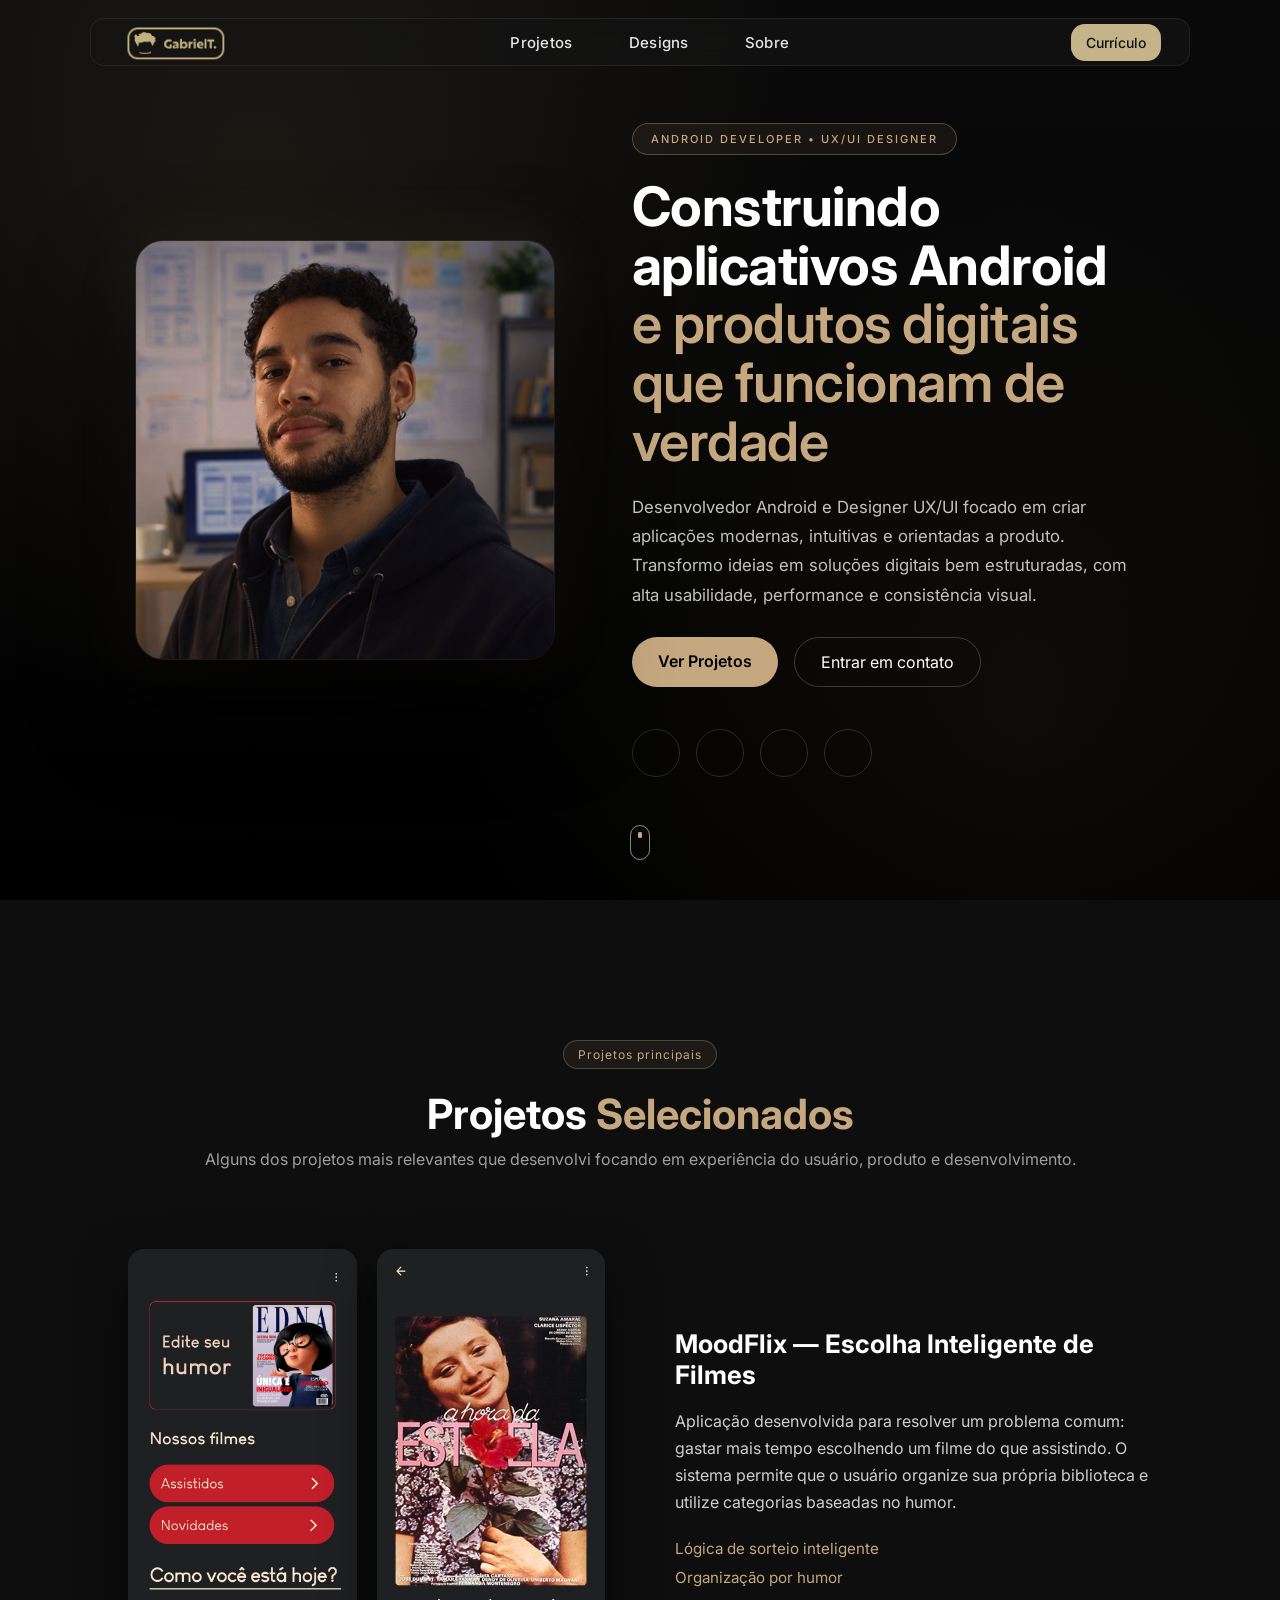
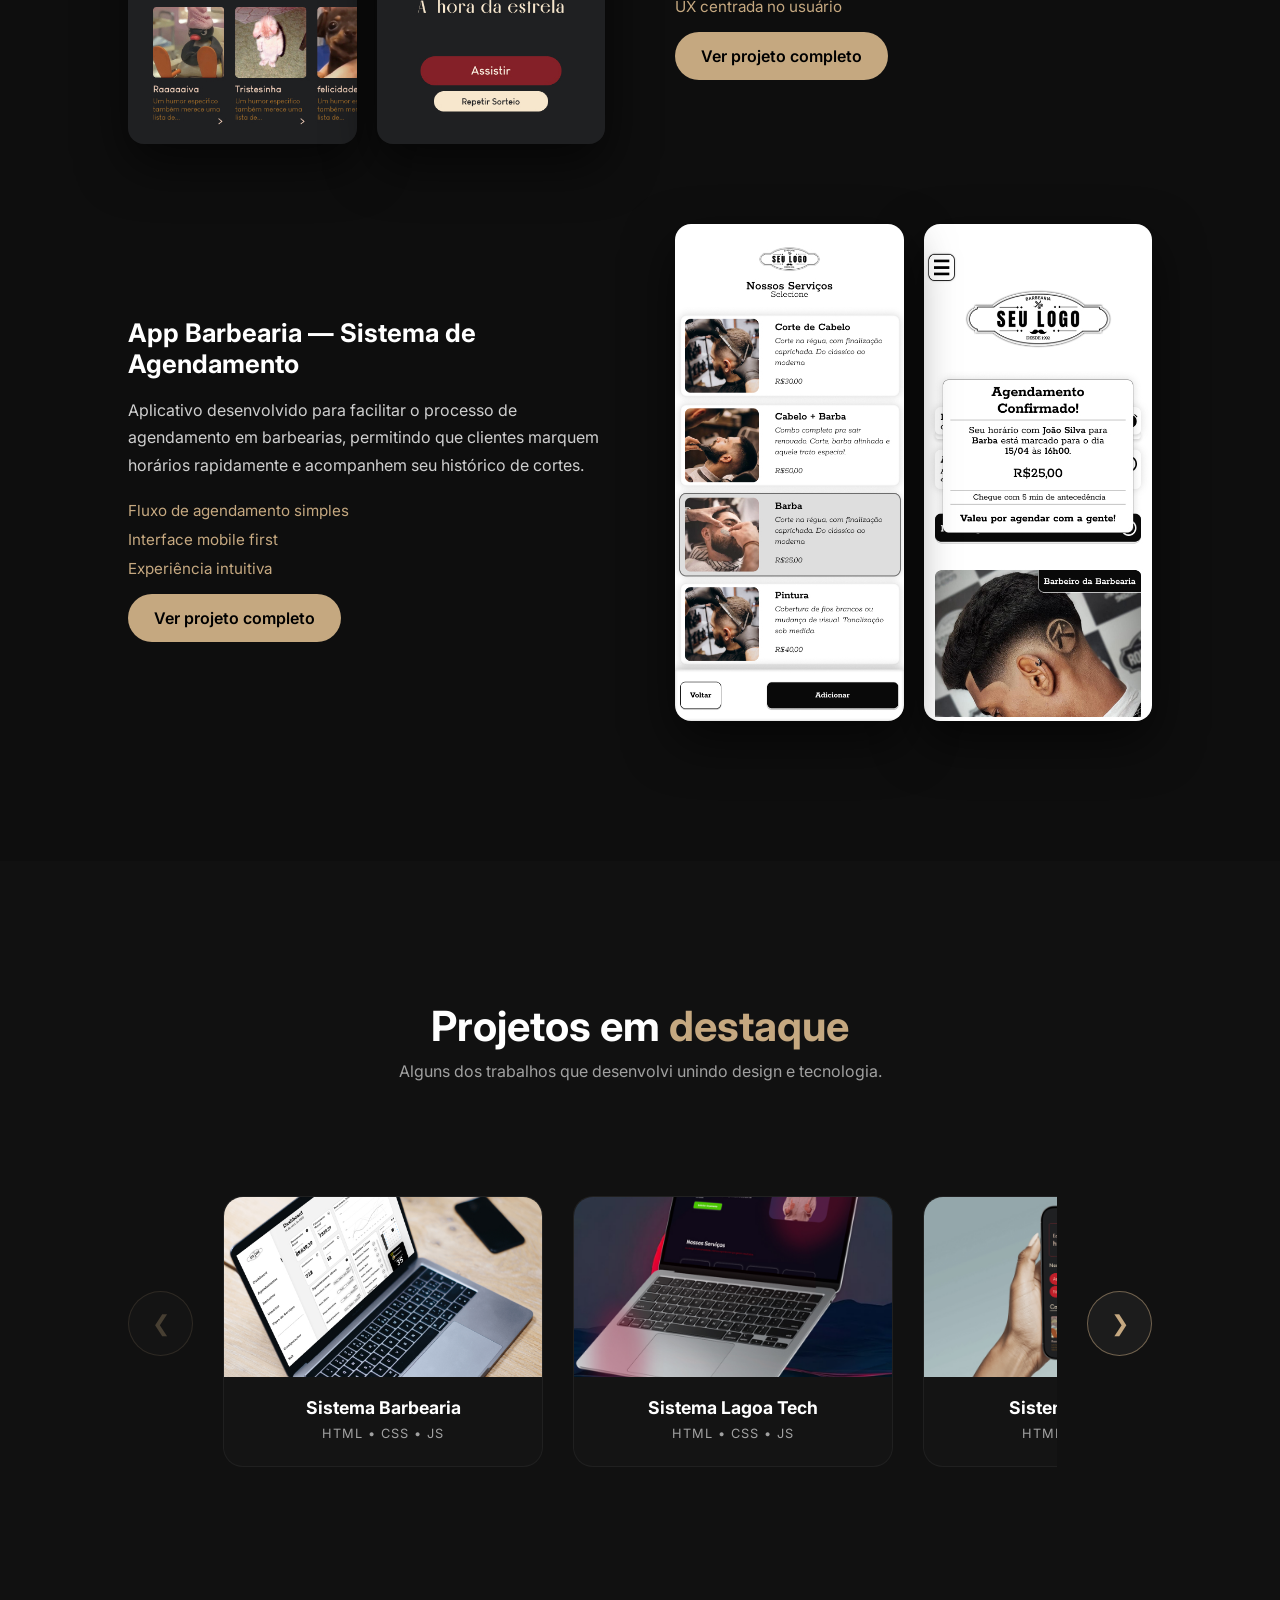
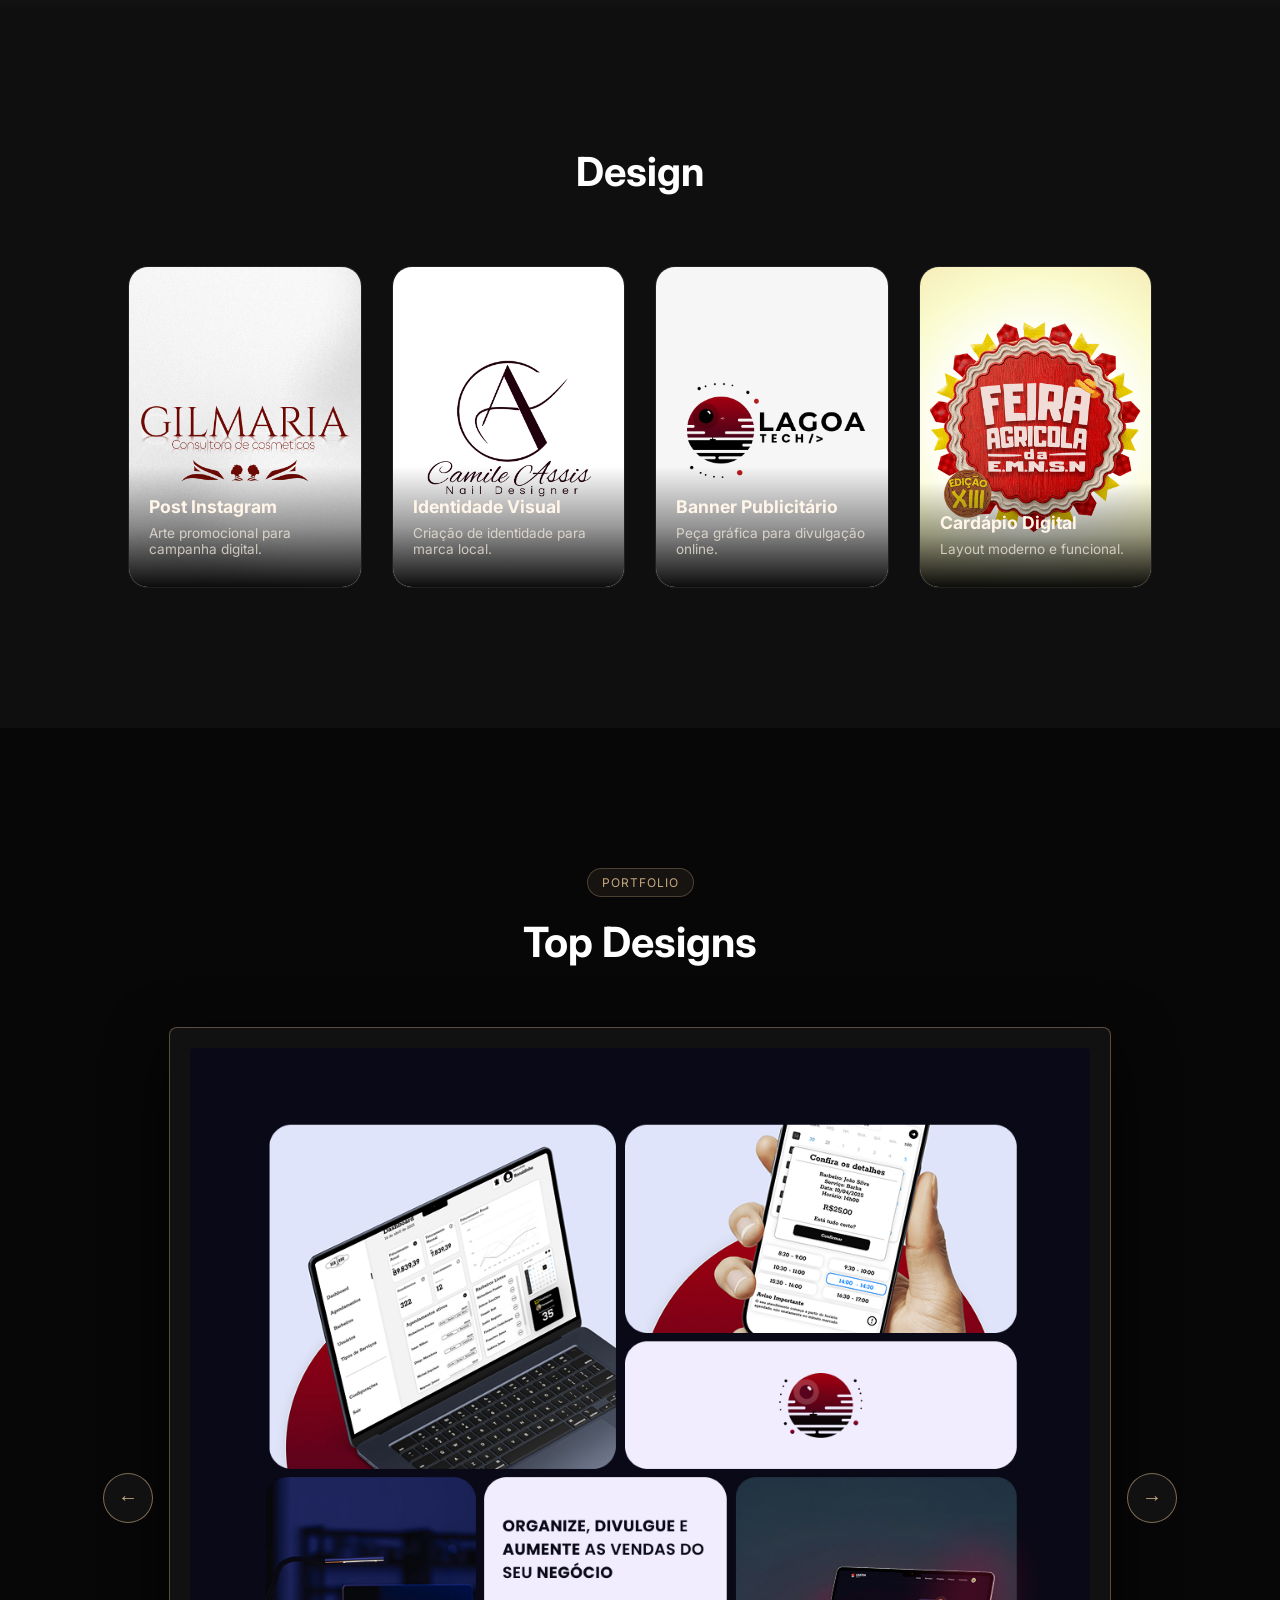
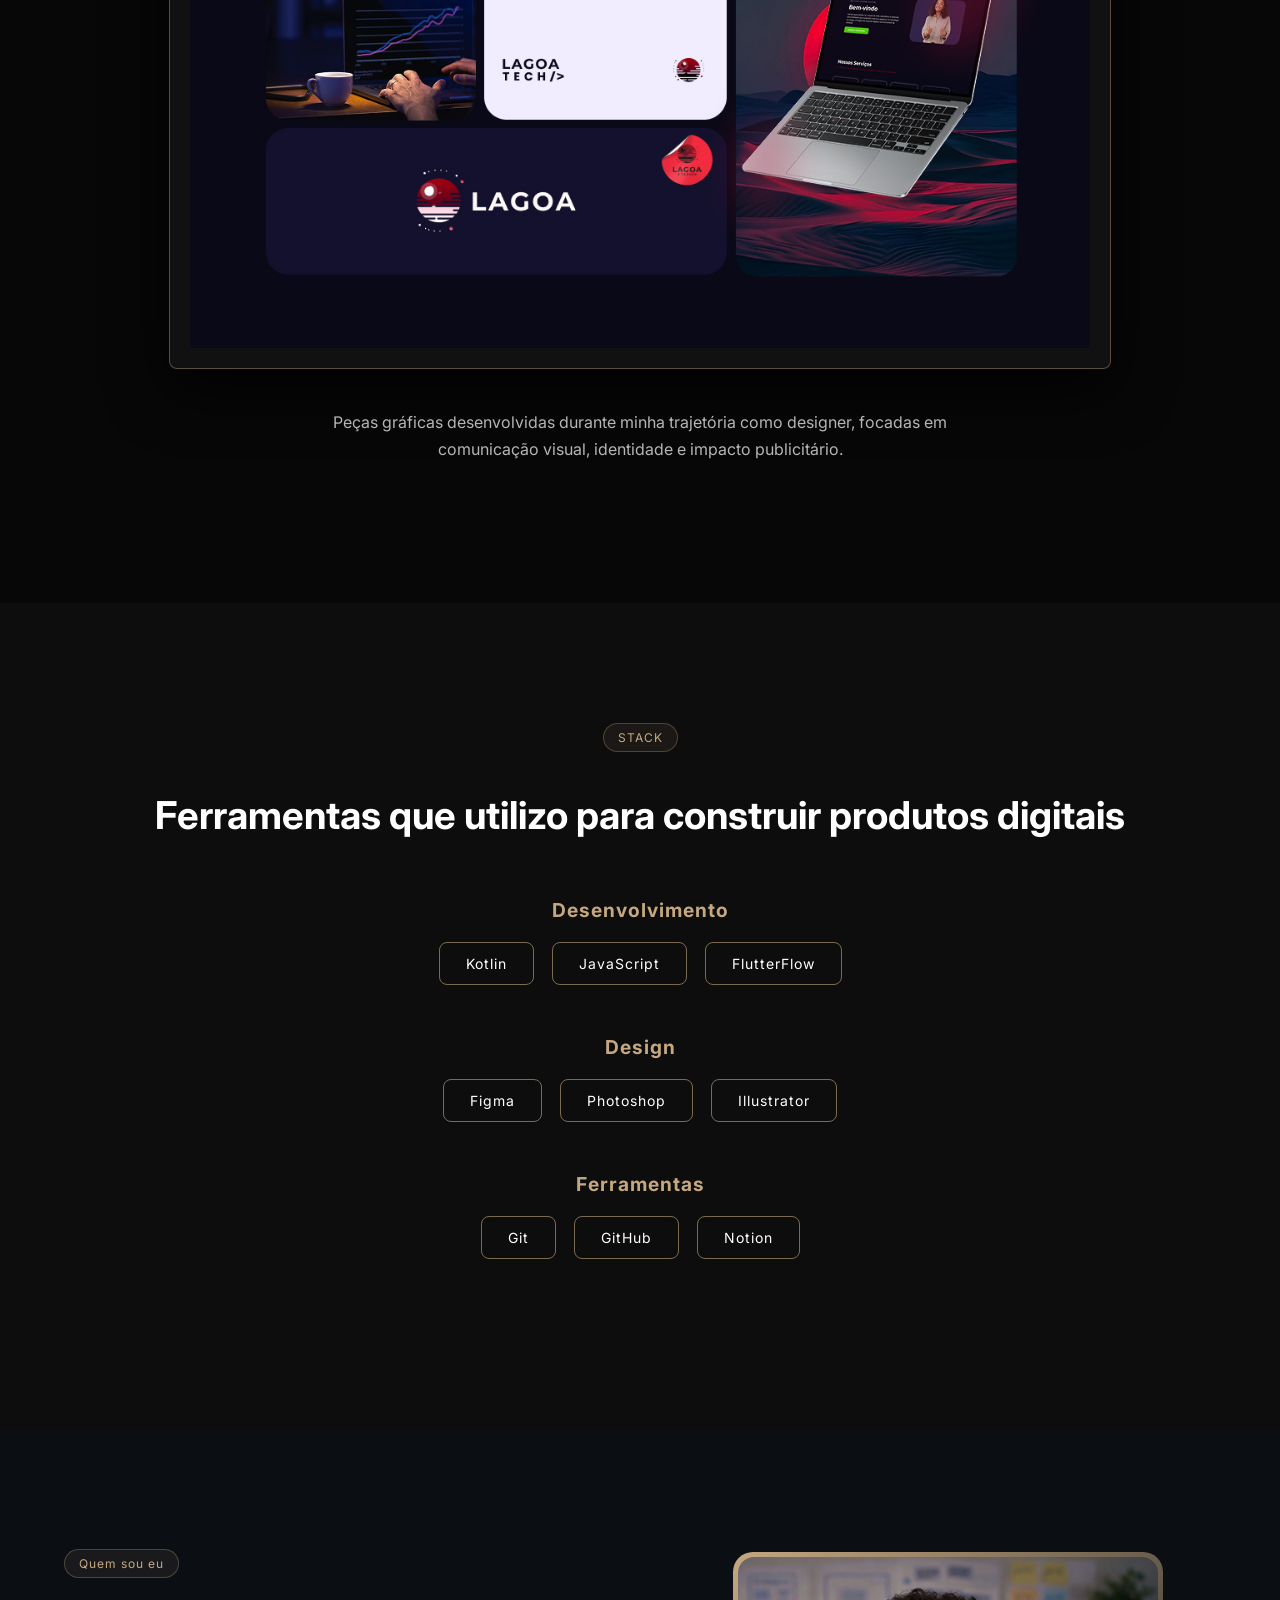
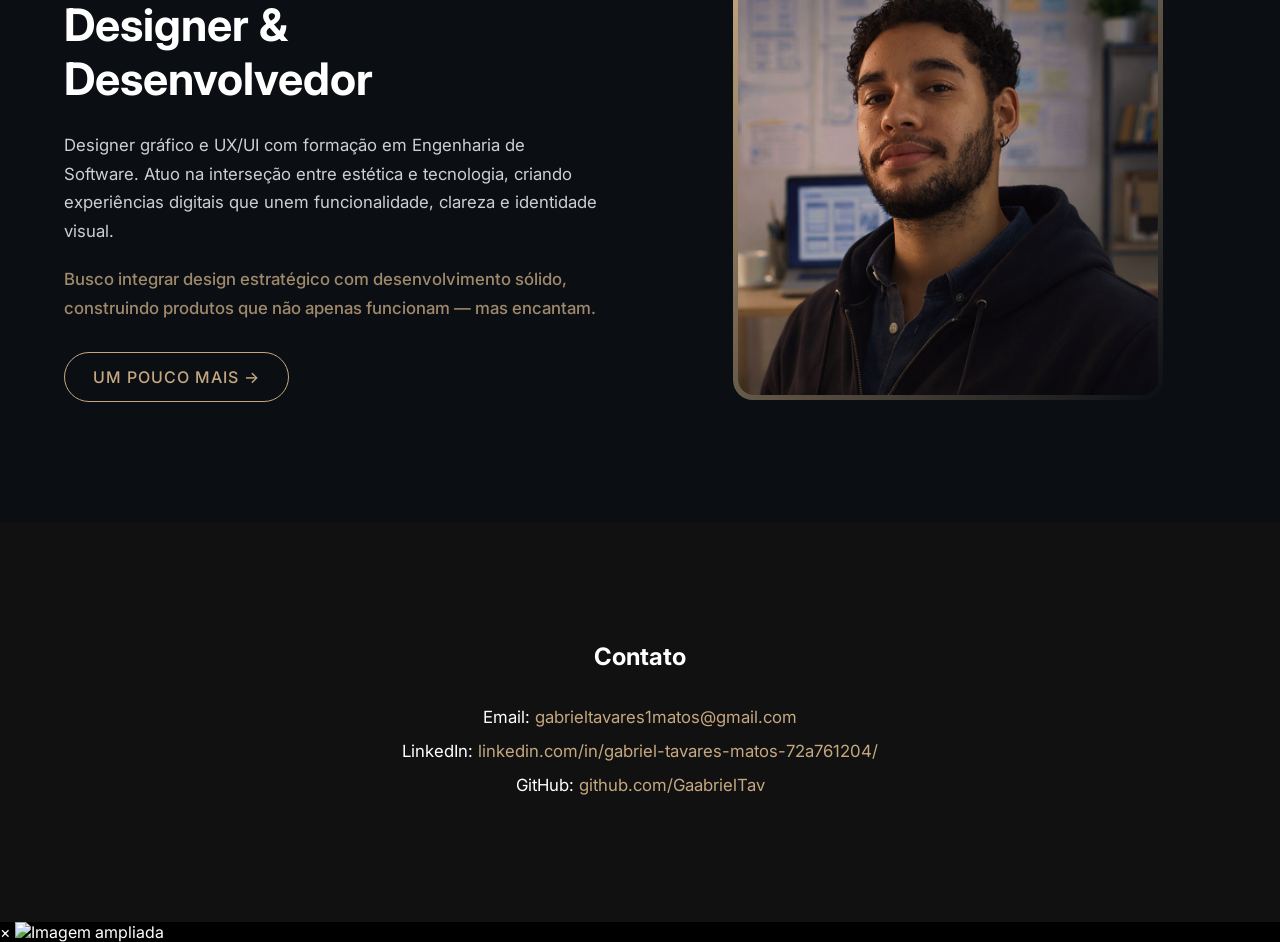
==== commit 26c025a2: "Refina a seção "Hero" com melhorias de layout e estilo, adiciona visualizador de design e carrossel " ====
--- a/index.html
+++ b/index.html
@@ -33,11 +33,9 @@
         <!-- LINKS -->
         <ul class="nav-links" id="navMenu">
 
+            <li><a href="#projetos">Projetos</a></li>
+            <li><a href="#design">Designs</a></li>
             <li><a href="#sobre">Sobre</a></li>
-            <li><a href="#projetos">Projetos</a></li>
-            <li><a href="#linguagens">Linguagens</a></li>
-            <li><a href="#design">Designs</a></li>
-            <li><a href="#contato">Contato</a></li>
 
 
         </ul>
@@ -45,7 +43,7 @@
         <!-- DIREITA -->
         <div class="nav-right">
 
-            <a href="assets/curriculo.pdf" download class="btn-cv">
+            <a href="assets/CURRICULOGABRIELTAVARES.pdf" download class="btn-cv">
                 Currículo
             </a>
 
@@ -64,61 +62,441 @@
     
 
   <!-- ================= HERO ================= -->
-<section class="hero">
-
-<div class="hero-content">
-
-<span class="hero-badge">
-UX/UI Designer & Android Developer
-</span>
-
-<h1>
-Gabriel Tavares<br>
-<span>Crio Apps Android e Experiências Digitais</span>
-</h1>
+<section class="hero" id="home">
+
+    <div class="hero-container">
+
+        <!-- FOTO -->
+        <div class="hero-image">
+            <img 
+                src="assets/images/profile.jpg" 
+                alt="Foto de Gabriel Tavares, desenvolvedor Android e designer UX/UI"
+                loading="eager"
+            >
+        </div>
+
+        <!-- CONTEÚDO -->
+        <div class="hero-content">
+
+            <!-- BADGE -->
+            <span class="hero-badge">
+                ANDROID DEVELOPER • UX/UI DESIGNER
+            </span>
+
+            <!-- TÍTULO (mais forte e direto) -->
+            <h1>
+                Construindo aplicativos Android<br>
+                <span>e produtos digitais que funcionam de verdade</span>
+            </h1>
+
+            <!-- DESCRIÇÃO (mais limpa e profissional) -->
+            <p>
+                Desenvolvedor Android e Designer UX/UI focado em criar aplicações modernas,
+                intuitivas e orientadas a produto. Transformo ideias em soluções digitais
+                bem estruturadas, com alta usabilidade, performance e consistência visual.
+            </p>
+
+            <!-- CTA -->
+            <div class="hero-cta">
+
+                <a href="#projetos" class="btn-primary">
+                    Ver Projetos
+                </a>
+
+                <a href="#contato" class="btn-secondary">
+                    Entrar em contato
+                </a>
+
+            </div>
+
+            <!-- SOCIAL -->
+            <div class="social-icons">
+
+                <a href="https://github.com/seu-usuario" target="_blank" aria-label="GitHub">
+                    <i data-feather="github"></i>
+                </a>
+
+                <a href="https://linkedin.com/in/seu-perfil" target="_blank" aria-label="LinkedIn">
+                    <i data-feather="linkedin"></i>
+                </a>
+
+                <a href="https://instagram.com/seu-usuario" target="_blank" aria-label="Instagram">
+                    <i data-feather="instagram"></i>
+                </a>
+
+                <a href="mailto:seu@email.com" aria-label="Email">
+                    <i data-feather="mail"></i>
+                </a>
+
+            </div>
+
+        </div>
+
+    </div>
+
+    <!-- SCROLL INDICATOR -->
+    <div class="scroll-indicator" aria-hidden="true">
+        <span></span>
+    </div>
+
+</div>
+
+        </div>
+
+    </div>
+
+    <!-- SCROLL INDICATOR -->
+    <div class="scroll-indicator" aria-hidden="true">
+        <span></span>
+    </div>
+
+</section>
+
+
+    <!-- ================= PROJETOS PRINCIPAIS ================= -->
+
+<section class="featured-projects fade-in">
+
+<div class="featured-container">
+
+<span class="section-badge">Projetos principais</span>
+
+<h2 class="section-title">
+Projetos <span>Selecionados</span>
+</h2>
+
+<p class="section-subtitle">
+Alguns dos projetos mais relevantes que desenvolvi focando em experiência do usuário, produto e desenvolvimento.
+</p>
+
+
+<!-- MOODFLIX -->
+
+<div class="featured-project">
+
+<div class="featured-images">
+
+<img src="assets/images/moodflix1.jpg"
+     alt="Moodflix interface"
+     loading="lazy">
+
+<img src="assets/images/moodflix4.jpg"
+     alt="Moodflix categorias"
+     loading="lazy">
+
+</div>
+
+<div class="featured-info">
+
+<h3>MoodFlix — Escolha Inteligente de Filmes</h3>
 
 <p>
-Transformo ideias em produtos digitais funcionais.
-Do design da interface ao desenvolvimento Android,
-construo aplicativos focados em usabilidade,
-performance e impacto real.
+Aplicação desenvolvida para resolver um problema comum: gastar mais tempo escolhendo um filme do que assistindo.
+O sistema permite que o usuário organize sua própria biblioteca e utilize categorias baseadas no humor.
 </p>
 
-<div class="hero-cta">
-
-<a href="#projetos" class="btn-primary">
-Ver Projetos
+<ul class="project-highlights">
+
+<li>Lógica de sorteio inteligente</li>
+<li>Organização por humor</li>
+<li>UX centrada no usuário</li>
+
+</ul>
+
+<a href="moodflix.html" class="btn-primary">
+Ver projeto completo
 </a>
 
-<a href="#contato" class="btn-secondary">
-Entrar em contato
+</div>
+
+</div>
+
+
+<!-- BARBEARIA -->
+
+<div class="featured-project reverse">
+
+<div class="featured-images">
+
+<img src="assets/images/mobile2.jpg"
+     alt="App barbearia agendamento"
+     loading="lazy">
+
+<img src="assets/images/mobile3.jpg"
+     alt="App barbearia interface"
+     loading="lazy">
+
+</div>
+
+<div class="featured-info">
+
+<h3>App Barbearia — Sistema de Agendamento</h3>
+
+<p>
+Aplicativo desenvolvido para facilitar o processo de agendamento em barbearias,
+permitindo que clientes marquem horários rapidamente e acompanhem seu histórico de cortes.
+</p>
+
+<ul class="project-highlights">
+
+<li>Fluxo de agendamento simples</li>
+<li>Interface mobile first</li>
+<li>Experiência intuitiva</li>
+
+</ul>
+
+<a href="barbearia-mobile.html" class="btn-primary">
+Ver projeto completo
 </a>
 
 </div>
 
-<div class="social-icons">
-
-<a href="#" aria-label="Instagram">
-<i data-lucide="instagram" class="icon"></i>
-</a>
-
-<a href="#" aria-label="GitHub">
-<i data-lucide="github" class="icon"></i>
-</a>
-
-<a href="#" aria-label="LinkedIn">
-<i data-lucide="linkedin" class="icon"></i>
-</a>
-
-</div>
-
-</div>
-
-<div class="scroll-indicator">
-<span></span>
+</div>
+
 </div>
 
 </section>
+
+
+
+        <!-- ================= PROJETOS ================= -->
+        <section id="projetos" class="projetos fade-in">
+            <div class="projetos-container">
+                <h2 class="section-title">Projetos em <span>destaque</span></h2>
+                <p class="section-subtitle">Alguns dos trabalhos que desenvolvi unindo design e tecnologia.</p>
+
+                <div class="carrossel">
+
+                    <button class="prev" aria-label="Projeto anterior">
+                        &#10094;
+                    </button>
+
+                    <div class="carrossel-wrapper">
+                        <div class="carrossel-track">
+
+                            <a href="barbearia-admin.html" class="card">
+                                <div class="card-image">
+                                    <img src="assets/images/projeto1-thumb.jpg"
+                                         alt="Sistema para Barbearia"
+                                         loading="lazy">
+                                </div>
+                            
+                                <div class="card-content">
+                                    <h3>Sistema Barbearia</h3>
+                                    <p>HTML • CSS • JS</p>
+                                </div>
+                            </a>
+
+                            <a href="lagoa-tech.html" class="card">
+                                <div class="card-image">
+                                    <img src="assets/images/projeto2-thumb.jpg"
+                                         alt="Sistema Lagoa Tech"
+                                         loading="lazy">
+                                </div>
+                            
+                                <div class="card-content">
+                                    <h3>Sistema Lagoa Tech</h3>
+                                    <p>HTML • CSS • JS</p>
+                                </div>
+                            </a>
+
+                                 <a href="moodflix.html" class="card">
+                                <div class="card-image">
+                                    <img src="assets/images/projeto3-thumb.jpg"
+                                         alt="Sistema Moodflix"
+                                         loading="lazy">
+                                </div>
+                            
+                                <div class="card-content">
+                                    <h3>Sistema Moodflix</h3>
+                                    <p>HTML • CSS • JS</p>
+                                </div>
+                            </a>
+
+                            <a href="barbearia-mobile.html" class="card">
+                                <div class="card-image">
+                                    <img src="assets/images/projeto4-thumb.jpg"
+                                         alt="Sistema para Barbearia"
+                                         loading="lazy">
+                                </div>
+                            
+                                <div class="card-content">
+                                    <h3>App Barbearia</h3>
+                                    <p>HTML • CSS • JS</p>
+                                </div>
+                            </a>
+                        </div>
+                    </div>
+
+                    <button class="next" aria-label="Próximo projeto">
+                        &#10095;
+                    </button>
+
+                </div>
+            </div>
+        </section>
+
+
+        
+
+        <!-- ================= DESIGN ================= -->
+        <section id="design" class="design fade-in">
+            <h2>Design</h2>
+
+            <div class="design-grid">
+
+                <div class="design-item"
+                    data-img="assets/images/design1.jpg"
+                    data-title="Post Instagram"
+                    data-desc="Arte promocional para campanha digital.">
+
+                    <img src="assets/images/design1.jpg"
+                        alt="Post Instagram"
+                        loading="lazy">
+
+                    <div class="design-overlay">
+                        <h3>Post Instagram</h3>
+                        <p>Arte promocional para campanha digital.</p>
+                    </div>
+                </div>
+
+                <div class="design-item"
+                    data-img="assets/images/design2.jpg"
+                    data-title="Identidade Visual"
+                    data-desc="Criação de identidade para marca local.">
+
+                    <img src="assets/images/design2.jpg"
+                        alt="Identidade Visual"
+                        loading="lazy">
+
+                    <div class="design-overlay">
+                        <h3>Identidade Visual</h3>
+                        <p>Criação de identidade para marca local.</p>
+                    </div>
+                </div>
+
+                <div class="design-item"
+                    data-img="assets/images/design3.jpg"
+                    data-title="Banner Publicitário"
+                    data-desc="Peça gráfica para divulgação online.">
+
+                    <img src="assets/images/design3.jpg"
+                        alt="Banner Publicitário"
+                        loading="lazy">
+
+                    <div class="design-overlay">
+                        <h3>Banner Publicitário</h3>
+                        <p>Peça gráfica para divulgação online.</p>
+                    </div>
+                </div>
+
+                <div class="design-item"
+                    data-img="assets/images/design4.jpg"
+                    data-title="Cardápio Digital"
+                    data-desc="Layout moderno e funcional.">
+
+                    <img src="assets/images/design4.jpg"
+                        alt="Cardápio Digital"
+                        loading="lazy">
+
+                    <div class="design-overlay">
+                        <h3>Cardápio Digital</h3>
+                        <p>Layout moderno e funcional.</p>
+                    </div>
+                </div>
+
+            </div>
+        </section>
+
+
+                <!-- ================= DESIGN SHOWCASE ================= -->
+
+
+        <section class="design-showcase">
+
+<div class="design-container">
+
+<span class="section-badge">PORTFOLIO</span>
+
+<h2 class="section-title">Top Designs</h2>
+
+<div class="design-outdoor">
+
+<button class="design-prev">&#8592;</button>
+
+<div class="design-frame">
+    <img id="design-image" src="assets/design/design-desc1.jpg" alt="Design gráfico">
+</div>
+
+<button class="design-next">&#8594;</button>
+
+</div>
+
+<p class="design-desc">
+Peças gráficas desenvolvidas durante minha trajetória como designer,
+focadas em comunicação visual, identidade e impacto publicitário.
+</p>
+
+</div>
+
+</section>
+
+
+
+
+
+
+        <!-- ================= STACK ================= -->
+
+
+        <section class="stack">
+
+<div class="stack-container">
+
+<span class="section-badge">STACK</span>
+
+<h2>Ferramentas que utilizo para construir produtos digitais</h2>
+
+<div class="stack-group">
+
+<h3>Desenvolvimento</h3>
+
+<div class="stack-items">
+<span>Kotlin</span>
+<span>JavaScript</span>
+<span>FlutterFlow</span>
+</div>
+
+</div>
+
+<div class="stack-group">
+
+<h3>Design</h3>
+
+<div class="stack-items">
+<span>Figma</span>
+<span>Photoshop</span>
+<span>Illustrator</span>
+</div>
+
+</div>
+
+<div class="stack-group">
+
+<h3>Ferramentas</h3>
+
+<div class="stack-items">
+<span>Git</span>
+<span>GitHub</span>
+<span>Notion</span>
+</div>
+
+</div>
+
+</div>
+
+</section>
+
 
         <!-- ================= SOBRE ================= -->
     <section id="sobre" class="sobre fade-in">
@@ -157,351 +535,6 @@
      </div>
     </section>
 
-
-
-    <!-- ================= PROJETOS PRINCIPAIS ================= -->
-
-<section class="featured-projects fade-in">
-
-<div class="featured-container">
-
-<span class="section-badge">Projetos principais</span>
-
-<h2 class="section-title">
-Projetos <span>Selecionados</span>
-</h2>
-
-<p class="section-subtitle">
-Alguns dos projetos mais relevantes que desenvolvi focando em experiência do usuário, produto e desenvolvimento.
-</p>
-
-
-<!-- MOODFLIX -->
-
-<div class="featured-project">
-
-<div class="featured-images">
-
-<img src="assets/images/moodflix1.jpg"
-     alt="Moodflix interface"
-     loading="lazy">
-
-<img src="assets/images/moodflix4.jpg"
-     alt="Moodflix categorias"
-     loading="lazy">
-
-</div>
-
-<div class="featured-info">
-
-<h3>MoodFlix — Escolha Inteligente de Filmes</h3>
-
-<p>
-Aplicação desenvolvida para resolver um problema comum: gastar mais tempo escolhendo um filme do que assistindo.
-O sistema permite que o usuário organize sua própria biblioteca e utilize categorias baseadas no humor.
-</p>
-
-<ul class="project-highlights">
-
-<li>Lógica de sorteio inteligente</li>
-<li>Organização por humor</li>
-<li>UX centrada no usuário</li>
-
-</ul>
-
-<a href="moodflix.html" class="btn-primary">
-Ver projeto completo
-</a>
-
-</div>
-
-</div>
-
-
-<!-- BARBEARIA -->
-
-<div class="featured-project reverse">
-
-<div class="featured-images">
-
-<img src="assets/images/mobile2.jpg"
-     alt="App barbearia agendamento"
-     loading="lazy">
-
-<img src="assets/images/mobile3.jpg"
-     alt="App barbearia interface"
-     loading="lazy">
-
-</div>
-
-<div class="featured-info">
-
-<h3>App Barbearia — Sistema de Agendamento</h3>
-
-<p>
-Aplicativo desenvolvido para facilitar o processo de agendamento em barbearias,
-permitindo que clientes marquem horários rapidamente e acompanhem seu histórico de cortes.
-</p>
-
-<ul class="project-highlights">
-
-<li>Fluxo de agendamento simples</li>
-<li>Interface mobile first</li>
-<li>Experiência intuitiva</li>
-
-</ul>
-
-<a href="barbearia-mobile.html" class="btn-primary">
-Ver projeto completo
-</a>
-
-</div>
-
-</div>
-
-</div>
-
-</section>
-
-
-
-        <!-- ================= PROJETOS ================= -->
-        <section id="projetos" class="projetos fade-in">
-            <div class="projetos-container">
-                <h2 class="section-title">Projetos em <span>destaque</span></h2>
-                <p class="section-subtitle">Alguns dos trabalhos que desenvolvi unindo design e tecnologia.</p>
-
-                <div class="carrossel">
-
-                    <button class="prev" aria-label="Projeto anterior">
-                        &#10094;
-                    </button>
-
-                    <div class="carrossel-wrapper">
-                        <div class="carrossel-track">
-
-                            <a href="barbearia-admin.html" class="card">
-                                <div class="card-image">
-                                    <img src="assets/images/projeto1-thumb.jpg"
-                                         alt="Sistema para Barbearia"
-                                         loading="lazy">
-                                </div>
-                            
-                                <div class="card-content">
-                                    <h3>Sistema Barbearia</h3>
-                                    <p>HTML • CSS • JS</p>
-                                </div>
-                            </a>
-
-                            <a href="lagoa-tech.html" class="card">
-                                <div class="card-image">
-                                    <img src="assets/images/projeto2-thumb.jpg"
-                                         alt="Sistema Lagoa Tech"
-                                         loading="lazy">
-                                </div>
-                            
-                                <div class="card-content">
-                                    <h3>Sistema Lagoa Tech</h3>
-                                    <p>HTML • CSS • JS</p>
-                                </div>
-                            </a>
-
-                                 <a href="moodflix.html" class="card">
-                                <div class="card-image">
-                                    <img src="assets/images/projeto3-thumb.jpg"
-                                         alt="Sistema Moodflix"
-                                         loading="lazy">
-                                </div>
-                            
-                                <div class="card-content">
-                                    <h3>Sistema Moodflix</h3>
-                                    <p>HTML • CSS • JS</p>
-                                </div>
-                            </a>
-
-                            <a href="barbearia-mobile.html" class="card">
-                                <div class="card-image">
-                                    <img src="assets/images/projeto4-thumb.jpg"
-                                         alt="Sistema para Barbearia"
-                                         loading="lazy">
-                                </div>
-                            
-                                <div class="card-content">
-                                    <h3>App Barbearia</h3>
-                                    <p>HTML • CSS • JS</p>
-                                </div>
-                            </a>
-                        </div>
-                    </div>
-
-                    <button class="next" aria-label="Próximo projeto">
-                        &#10095;
-                    </button>
-
-                </div>
-            </div>
-        </section>
-
-
-        
-
-        <!-- ================= DESIGN ================= -->
-        <section id="design" class="design fade-in">
-            <h2>Design</h2>
-
-            <div class="design-grid">
-
-                <div class="design-item"
-                    data-img="assets/images/design1.jpg"
-                    data-title="Post Instagram"
-                    data-desc="Arte promocional para campanha digital.">
-
-                    <img src="assets/images/design1.jpg"
-                        alt="Post Instagram"
-                        loading="lazy">
-
-                    <div class="design-overlay">
-                        <h3>Post Instagram</h3>
-                        <p>Arte promocional para campanha digital.</p>
-                    </div>
-                </div>
-
-                <div class="design-item"
-                    data-img="assets/images/design2.jpg"
-                    data-title="Identidade Visual"
-                    data-desc="Criação de identidade para marca local.">
-
-                    <img src="assets/images/design2.jpg"
-                        alt="Identidade Visual"
-                        loading="lazy">
-
-                    <div class="design-overlay">
-                        <h3>Identidade Visual</h3>
-                        <p>Criação de identidade para marca local.</p>
-                    </div>
-                </div>
-
-                <div class="design-item"
-                    data-img="assets/images/design3.jpg"
-                    data-title="Banner Publicitário"
-                    data-desc="Peça gráfica para divulgação online.">
-
-                    <img src="assets/images/design3.jpg"
-                        alt="Banner Publicitário"
-                        loading="lazy">
-
-                    <div class="design-overlay">
-                        <h3>Banner Publicitário</h3>
-                        <p>Peça gráfica para divulgação online.</p>
-                    </div>
-                </div>
-
-                <div class="design-item"
-                    data-img="assets/images/design4.jpg"
-                    data-title="Cardápio Digital"
-                    data-desc="Layout moderno e funcional.">
-
-                    <img src="assets/images/design4.jpg"
-                        alt="Cardápio Digital"
-                        loading="lazy">
-
-                    <div class="design-overlay">
-                        <h3>Cardápio Digital</h3>
-                        <p>Layout moderno e funcional.</p>
-                    </div>
-                </div>
-
-            </div>
-        </section>
-
-
-                <!-- ================= DESIGN SHOWCASE ================= -->
-
-
-        <section class="design-showcase">
-
-<div class="design-container">
-
-<span class="section-badge">PORTFOLIO</span>
-
-<h2 class="section-title">Top Designs</h2>
-
-<div class="design-outdoor">
-
-<button class="design-prev">&#8592;</button>
-
-<div class="design-frame">
-    <img id="design-image" src="assets/design/design-desc1.jpg" alt="Design gráfico">
-</div>
-
-<button class="design-next">&#8594;</button>
-
-</div>
-
-<p class="design-desc">
-Peças gráficas desenvolvidas durante minha trajetória como designer,
-focadas em comunicação visual, identidade e impacto publicitário.
-</p>
-
-</div>
-
-</section>
-
-
-
-
-
-
-        <!-- ================= STACK ================= -->
-
-
-        <section class="stack">
-
-<div class="stack-container">
-
-<span class="section-badge">STACK</span>
-
-<h2>Ferramentas que utilizo para construir produtos digitais</h2>
-
-<div class="stack-group">
-
-<h3>Desenvolvimento</h3>
-
-<div class="stack-items">
-<span>Kotlin</span>
-<span>JavaScript</span>
-<span>FlutterFlow</span>
-</div>
-
-</div>
-
-<div class="stack-group">
-
-<h3>Design</h3>
-
-<div class="stack-items">
-<span>Figma</span>
-<span>Photoshop</span>
-<span>Illustrator</span>
-</div>
-
-</div>
-
-<div class="stack-group">
-
-<h3>Ferramentas</h3>
-
-<div class="stack-items">
-<span>Git</span>
-<span>GitHub</span>
-<span>Notion</span>
-</div>
-
-</div>
-
-</div>
-
-</section>
 
 
         <!-- ================= CONTATO ================= -->
@@ -572,11 +605,16 @@
     </div>
 
     <button class="viewer-next">&#10095;</button>
+    
 
 </div>
     <!-- ================= SCRIPT ================= -->
-    <script src="js/script.js"></script>
-    <script>lucide.createIcons();</script>
+     <script src="js/script.js" defer></script>
+    <script src="https://unpkg.com/feather-icons"></script>
+<script>
+  feather.replace();
+</script>
+</script>
 
 </body>
 
--- a/css/style.css
+++ b/css/style.css
@@ -342,27 +342,95 @@
 }
 
 /* ===================================================
-   HERO PREMIUM
+   HERO PREMIUM (REFINADO)
 =================================================== */
 
 .hero {
     min-height: 100vh;
+
     background:
-        radial-gradient(circle at 20% 20%, rgba(197,168,128,0.08), transparent 40%),
-        radial-gradient(circle at 80% 80%, rgba(197,168,128,0.05), transparent 40%),
+        radial-gradient(circle at 20% 20%, rgba(197,168,128,0.10), transparent 45%),
+        radial-gradient(circle at 80% 80%, rgba(197,168,128,0.06), transparent 45%),
         linear-gradient(180deg, #0a0a0a, #000);
+
+    display: flex;
+    align-items: center;
+    justify-content: center;
+
+    padding: 0 10%;
+
+    position: relative;
+    overflow: hidden;
+}
+
+/* CONTAINER */
+
+.hero-container {
+    display: grid;
+    grid-template-columns: 1fr 1.2fr;
+    align-items: center;
+    gap: 70px;
+
+    width: 100%;
+    max-width: 1200px;
+}
+
+/* ===================================================
+   IMAGE (ESQUERDA)
+=================================================== */
+
+.hero-image {
     display: flex;
     justify-content: center;
-    align-items: center;
-    text-align: center;
-    padding: 0 20px;
     position: relative;
 }
 
+.hero-image img {
+    width: 100%;
+    max-width: 420px;
+    aspect-ratio: 1/1;
+    object-fit: cover;
+
+    border-radius: 28px;
+
+    border: 1px solid rgba(255,255,255,0.08);
+
+    box-shadow: 
+        0 40px 100px rgba(0,0,0,0.9),
+        0 0 60px rgba(197,168,128,0.12);
+
+    transition: 0.4s ease;
+}
+
+.hero-image img:hover {
+    transform: translateY(-6px) scale(1.03);
+}
+
+/* glow sutil atrás da imagem */
+
+.hero-image::after {
+    content: "";
+    position: absolute;
+
+    width: 260px;
+    height: 260px;
+
+    background: radial-gradient(circle, rgba(197,168,128,0.15), transparent 70%);
+    filter: blur(40px);
+
+    z-index: -1;
+}
+
+/* ===================================================
+   CONTENT (DIREITA)
+=================================================== */
+
 .hero-content {
-    max-width: 820px;
-}
-
+    max-width: 620px;
+    display: flex;
+    flex-direction: column;
+    gap: 12px;
+}
 
 /* ===================================================
    BADGE
@@ -372,237 +440,320 @@
     display: inline-block;
     padding: 8px 18px;
     border-radius: 20px;
+
     background: rgba(197,168,128,0.08);
     border: 1px solid rgba(197,168,128,0.35);
+
     color: #c5a880;
-    font-size: 12px;
-    letter-spacing: 1.5px;
-    margin-bottom: 25px;
-}
-
-/* ===================================================
-   TÍTULO
+
+    font-size: 11px;
+    letter-spacing: 2px;
+    font-weight: 500;
+
+    width: fit-content;
+
+    backdrop-filter: blur(6px);
+}
+
+/* ===================================================
+   TITLE
 =================================================== */
 
 .hero-content h1 {
-    font-size:4rem;
+    font-size: 3.4rem;
     font-weight: 700;
-    line-height:1.1;
-    margin-bottom: 25px;
-}
-
-
-
-.hero-content h1 span{
-
-color:#c5a880;
-
-font-weight:600;
-
-}
-
-/* ===================================================
-   DESCRIÇÃO
+    line-height: 1.08;
+
+    margin: 10px 0 10px;
+
+    letter-spacing: -0.5px;
+}
+
+.hero-content h1 span {
+    color: #c5a880;
+    font-weight: 600;
+}
+
+/* ===================================================
+   DESCRIPTION
 =================================================== */
 
 .hero-content p {
-    font-size: 1.15rem;
+    font-size: 1.05rem;
     opacity: 0.75;
-    margin-bottom: 45px;
-    line-height: 1.7;
-}
-
-/* ===================================================
-   SOCIAL ICONS
+
+    line-height: 1.75;
+
+    max-width: 500px;
+}
+
+/* ===================================================
+   CTA
+=================================================== */
+
+.hero-cta {
+    display: flex;
+    gap: 16px;
+
+    margin-top: 15px;
+    margin-bottom: 30px;
+
+    flex-wrap: wrap;
+}
+
+/* ===================================================
+   BUTTONS
+=================================================== */
+
+.btn-primary {
+    background: #c5a880;
+    color: #000;
+
+    padding: 14px 26px;
+    border-radius: 30px;
+
+    text-decoration: none;
+    font-weight: 600;
+
+    transition: all 0.3s ease;
+}
+
+.btn-primary:hover {
+    transform: translateY(-4px);
+    box-shadow: 0 12px 30px rgba(197,168,128,0.35);
+}
+
+/* botão secundário refinado */
+
+.btn-secondary {
+    border: 1px solid rgba(255,255,255,0.2);
+
+    padding: 14px 26px;
+    border-radius: 30px;
+
+    text-decoration: none;
+    color: #fff;
+
+    transition: all 0.3s ease;
+}
+
+.btn-secondary:hover {
+    border-color: #c5a880;
+    color: #c5a880;
+    transform: translateY(-3px);
+}
+
+/* ===================================================
+   SOCIAL
 =================================================== */
 
 .social-icons {
     display: flex;
-    justify-content: center;
-    gap: 22px;
+    gap: 16px;
 }
 
 .social-icons a {
-    width: 54px;
-    height: 54px;
+    width: 48px;
+    height: 48px;
+
     border-radius: 50%;
-    border: 1px solid rgba(255,255,255,0.18);
+    border: 1px solid rgba(255,255,255,0.15);
+
     display: flex;
     align-items: center;
     justify-content: center;
-    backdrop-filter: blur(4px);
-    transition: all 0.35s ease;
-}
-
-.icon {
-    width: 22px;
-    height: 22px;
-    stroke-width: 1.5;
-    color: #fff;
+
+    backdrop-filter: blur(6px);
+
     transition: all 0.3s ease;
 }
 
-/* Hover */
+/* ÍCONES */
+
+.social-icons svg {
+    width: 20px;
+    height: 20px;
+
+    stroke: #fff;
+    stroke-width: 1.8;
+
+    transition: 0.3s ease;
+}
+
+/* HOVER */
 
 .social-icons a:hover {
     background: #c5a880;
     border-color: #c5a880;
-    transform: translateY(-6px) scale(1.05);
-}
-
-.social-icons a:hover .icon {
-    color: #000;
-}
-
-
-
-/* ===================================================
-      botões
-=================================================== */
-
-.hero-cta{
-
-display:flex;
-justify-content:center;
-gap:20px;
-
-margin-bottom:45px;
-
-}
-
-
-
-.btn-primary{
-
-background:#c5a880;
-
-color:#000;
-
-padding:14px 26px;
-
-border-radius:30px;
-
-text-decoration:none;
-
-font-weight:600;
-
-transition:0.3s;
-
-}
-
-.btn-primary:hover{
-
-transform:translateY(-3px);
-
-box-shadow:0 10px 25px rgba(197,168,128,0.4);
-
-}
-
-
-.btn-secondary{
-
-border:1px solid rgba(255,255,255,0.2);
-
-padding:14px 26px;
-
-border-radius:30px;
-
-text-decoration:none;
-
-color:#fff;
-
-transition:0.3s;
-
-}
-
-.btn-secondary:hover{
-
-border-color:#c5a880;
-color:#c5a880;
-
-}
-
-
-
-.scroll-indicator{
-
-position:absolute;
-
-bottom:40px;
-left:50%;
-
-transform:translateX(-50%);
-
-width:20px;
-height:35px;
-
-border:1px solid rgba(255,255,255,0.3);
-
-border-radius:20px;
-
-display:flex;
-justify-content:center;
-
-}
-
-.scroll-indicator span{
-
-width:4px;
-height:6px;
-
-background:#c5a880;
-
-border-radius:2px;
-
-margin-top:6px;
-
-animation:scroll 1.8s infinite;
-
-}
-
-@keyframes scroll{
-
-0%{opacity:0;transform:translateY(0)}
-40%{opacity:1}
-100%{opacity:0;transform:translateY(12px)}
-
-}
-
-
-/* ===================================================
-   RESPONSIVO
-=================================================== */
-
-@media (max-width: 768px) {
+
+    transform: translateY(-4px) scale(1.05);
+}
+
+.social-icons a:hover svg {
+    stroke: #000;
+}
+
+/* ===================================================
+   SCROLL INDICATOR
+=================================================== */
+
+.scroll-indicator {
+    position: absolute;
+    bottom: 40px;
+    left: 50%;
+
+    transform: translateX(-50%);
+
+    width: 20px;
+    height: 35px;
+
+    border: 1px solid rgba(255,255,255,0.3);
+    border-radius: 20px;
+
+    display: flex;
+    justify-content: center;
+}
+
+.scroll-indicator span {
+    width: 4px;
+    height: 6px;
+
+    background: #c5a880;
+
+    border-radius: 2px;
+
+    margin-top: 6px;
+
+    animation: scroll 1.8s infinite;
+}
+
+@keyframes scroll {
+    0% { opacity: 0; transform: translateY(0); }
+    40% { opacity: 1; }
+    100% { opacity: 0; transform: translateY(12px); }
+}
+/* ===================================================
+   RESPONSIVO PREMIUM (MOBILE REFINADO)
+=================================================== */
+
+@media (max-width: 900px) {
 
     .hero {
-        padding-top: 120px;
-    }
+        padding: 110px 18px 70px;
+        min-height: auto;
+    }
+
+    .hero-container {
+        grid-template-columns: 1fr;
+        text-align: center;
+        gap: 40px;
+    }
+
+    /* ================= IMAGE ================= */
+
+    .hero-image {
+        order: -1;
+    }
+
+    .hero-image img {
+        max-width: 220px;
+        border-radius: 18px;
+
+        box-shadow:
+            0 25px 60px rgba(0,0,0,0.9),
+            0 0 30px rgba(197,168,128,0.12);
+    }
+
+    /* glow menor no mobile */
+    .hero-image::after {
+        width: 180px;
+        height: 180px;
+        filter: blur(30px);
+    }
+
+    /* ================= CONTENT ================= */
+
+    .hero-content {
+        max-width: 100%;
+        align-items: center;
+        gap: 8px;
+    }
+
+    /* ================= BADGE ================= */
+
+    .hero-badge {
+        font-size: 10px;
+        padding: 6px 12px;
+        letter-spacing: 1.2px;
+    }
+
+    /* ================= TITLE ================= */
 
     .hero-content h1 {
-        font-size: 2.4rem;
-    }
+        font-size: 2rem;
+        line-height: 1.25;
+        margin: 10px 0 5px;
+    }
+
+    .hero-content h1 span {
+        display: block; /* quebra melhor a leitura */
+        margin-top: 4px;
+    }
+
+    /* ================= DESCRIPTION ================= */
 
     .hero-content p {
-        font-size: 1rem;
-    }
+        font-size: 0.95rem;
+        line-height: 1.75;
+        max-width: 92%;
+        opacity: 0.8;
+    }
+
+    /* ================= CTA ================= */
+
+    .hero-cta {
+        flex-direction: column;
+        width: 100%;
+        gap: 10px;
+        margin-top: 15px;
+        margin-bottom: 25px;
+    }
+
+    .btn-primary,
+    .btn-secondary {
+        width: 100%;
+        text-align: center;
+        padding: 15px;
+        font-size: 0.95rem;
+        border-radius: 25px;
+    }
+
+    /* ================= SOCIAL ================= */
 
     .social-icons {
-        gap: 16px;
+        justify-content: center;
+        gap: 12px;
+        margin-top: 5px;
     }
 
     .social-icons a {
-        width: 46px;
-        height: 46px;
-    }
-
-    .icon {
-        width: 20px;
-        height: 20px;
-    }
-
-}
-
+        width: 42px;
+        height: 42px;
+    }
+
+    .social-icons svg {
+        width: 18px;
+        height: 18px;
+    }
+
+    /* ================= SCROLL ================= */
+
+    .scroll-indicator {
+        bottom: 15px;
+        transform: translateX(-50%) scale(0.75);
+        opacity: 0.6;
+    }
+}
 /* ===================================================
    SOBRE PREMIUM - BASE (DESKTOP)
 =================================================== */
@@ -1837,20 +1988,24 @@
 =================================================== */
 
 .projeto-individual {
-    padding: 140px 10% 100px;
+    padding: 160px 10% 120px;
     max-width: 1100px;
     margin: auto;
 }
 
-/* HEADER */
+/* ===================================================
+   HEADER
+=================================================== */
 
 .case-header {
-    margin-bottom: 80px;
+    margin-bottom: 100px;
 }
 
 .projeto-individual h1 {
-    font-size: 2.6rem;
+    font-size: 2.8rem;
+    font-weight: 600;
     margin-bottom: 20px;
+    line-height: 1.2;
 }
 
 .projeto-individual h1::after {
@@ -1859,106 +2014,140 @@
     height: 3px;
     background: #c5a880;
     display: block;
-    margin-top: 15px;
+    margin-top: 18px;
 }
 
 .projeto-descricao {
     font-size: 1.1rem;
-    line-height: 1.8;
-    opacity: 0.85;
-    margin-bottom: 40px;
-}
-
-/* BADGES */
+    line-height: 1.9;
+    opacity: 0.75;
+    max-width: 700px;
+}
+
+/* ===================================================
+   BADGES (MAIS PREMIUM)
+=================================================== */
 
 .tech-badges {
     display: flex;
-    gap: 15px;
+    gap: 12px;
     flex-wrap: wrap;
-    margin-top: 20px;
+    margin-top: 25px;
 }
 
 .tech-badges span {
-    border: 1px solid #c5a880;
+    border: 1px solid rgba(197,168,128,0.4);
     padding: 8px 16px;
     border-radius: 20px;
-    font-size: 14px;
-    transition: 0.3s ease;
+    font-size: 13px;
+    letter-spacing: 0.5px;
+    background: rgba(197,168,128,0.08);
+    transition: all 0.3s ease;
 }
 
 .tech-badges span:hover {
     background: #c5a880;
     color: #000;
-}
-
-/* SEÇÕES */
+    transform: translateY(-2px);
+}
+
+/* ===================================================
+   SEÇÕES (EFEITO CARD INVISÍVEL)
+=================================================== */
 
 .case-section {
-    margin-top: 80px;
+    margin-top: 60px;
+    padding: 40px;
+    border-radius: 18px;
+    background: rgba(255,255,255,0.02);
+    border: 1px solid rgba(255,255,255,0.04);
+    transition: 0.3s ease;
+}
+
+.case-section:hover {
+    border-color: rgba(197,168,128,0.3);
+    background: rgba(197,168,128,0.03);
 }
 
 .case-section h2 {
-    font-size: 1.8rem;
-    margin-bottom: 25px;
+    font-size: 1.6rem;
+    margin-bottom: 18px;
     color: #c5a880;
 }
 
 .case-section p {
     line-height: 1.8;
+    opacity: 0.8;
+    max-width: 700px;
+}
+
+/* ===================================================
+   LISTAS (MAIS LIMPAS)
+=================================================== */
+
+.case-list {
+    margin-top: 18px;
+    padding-left: 18px;
+}
+
+.case-list li {
+    margin-bottom: 10px;
     opacity: 0.85;
-}
-
-/* LISTAS */
-
-.case-list {
-    margin-top: 20px;
-    padding-left: 20px;
-}
-
-.case-list li {
-    margin-bottom: 12px;
-    opacity: 0.9;
-}
-
-/* GALERIA PADRÃO */
+    line-height: 1.6;
+    position: relative;
+}
+
+/* ===================================================
+   GALERIA (EFEITO PREMIUM)
+=================================================== */
 
 .case-gallery,
 .dashboard-gallery {
-    margin-top: 50px;
+    margin-top: 40px;
     display: grid;
     grid-template-columns: repeat(2, 1fr);
-    gap: 50px;
+    gap: 30px;
 }
 
 .case-gallery img,
 .dashboard-gallery img {
     width: 100%;
-    border-radius: 18px;
-    box-shadow: 0 25px 60px rgba(0,0,0,0.6);
-    transition: 0.4s ease;
-}
+    border-radius: 16px;
+    box-shadow: 0 20px 50px rgba(0,0,0,0.7);
+    transition: all 0.4s ease;
+}
+
+/* Hover mais moderno */
 
 .case-gallery img:hover,
 .dashboard-gallery img:hover {
-    transform: translateY(-10px);
-}
-
-/* BOTÕES */
+    transform: translateY(-8px) scale(1.01);
+    box-shadow: 0 30px 70px rgba(0,0,0,0.9);
+}
+
+/* ===================================================
+   BOTÕES (CONSISTENTES COM HERO)
+=================================================== */
 
 .btn-prototipo,
 .btn-contato {
     display: inline-block;
+    margin-top: 20px;
     padding: 14px 28px;
+    border-radius: 30px;
     border: 1px solid #c5a880;
-    border-radius: 30px;
+    color: #c5a880;
     text-decoration: none;
-    transition: 0.3s ease;
+    font-weight: 500;
+    letter-spacing: 0.5px;
+    transition: all 0.3s ease;
 }
 
 .btn-prototipo:hover,
 .btn-contato:hover {
     background: #c5a880;
     color: #000;
+    transform: translateY(-3px);
 }
 
 /* ===================================================
@@ -1973,12 +2162,16 @@
 
     .projeto-individual h1 {
         font-size: 2rem;
+    }
+
+    .case-section {
+        padding: 25px;
     }
 
     .case-gallery,
     .dashboard-gallery {
         grid-template-columns: 1fr;
-        gap: 35px;
+        gap: 25px;
     }
 
 }
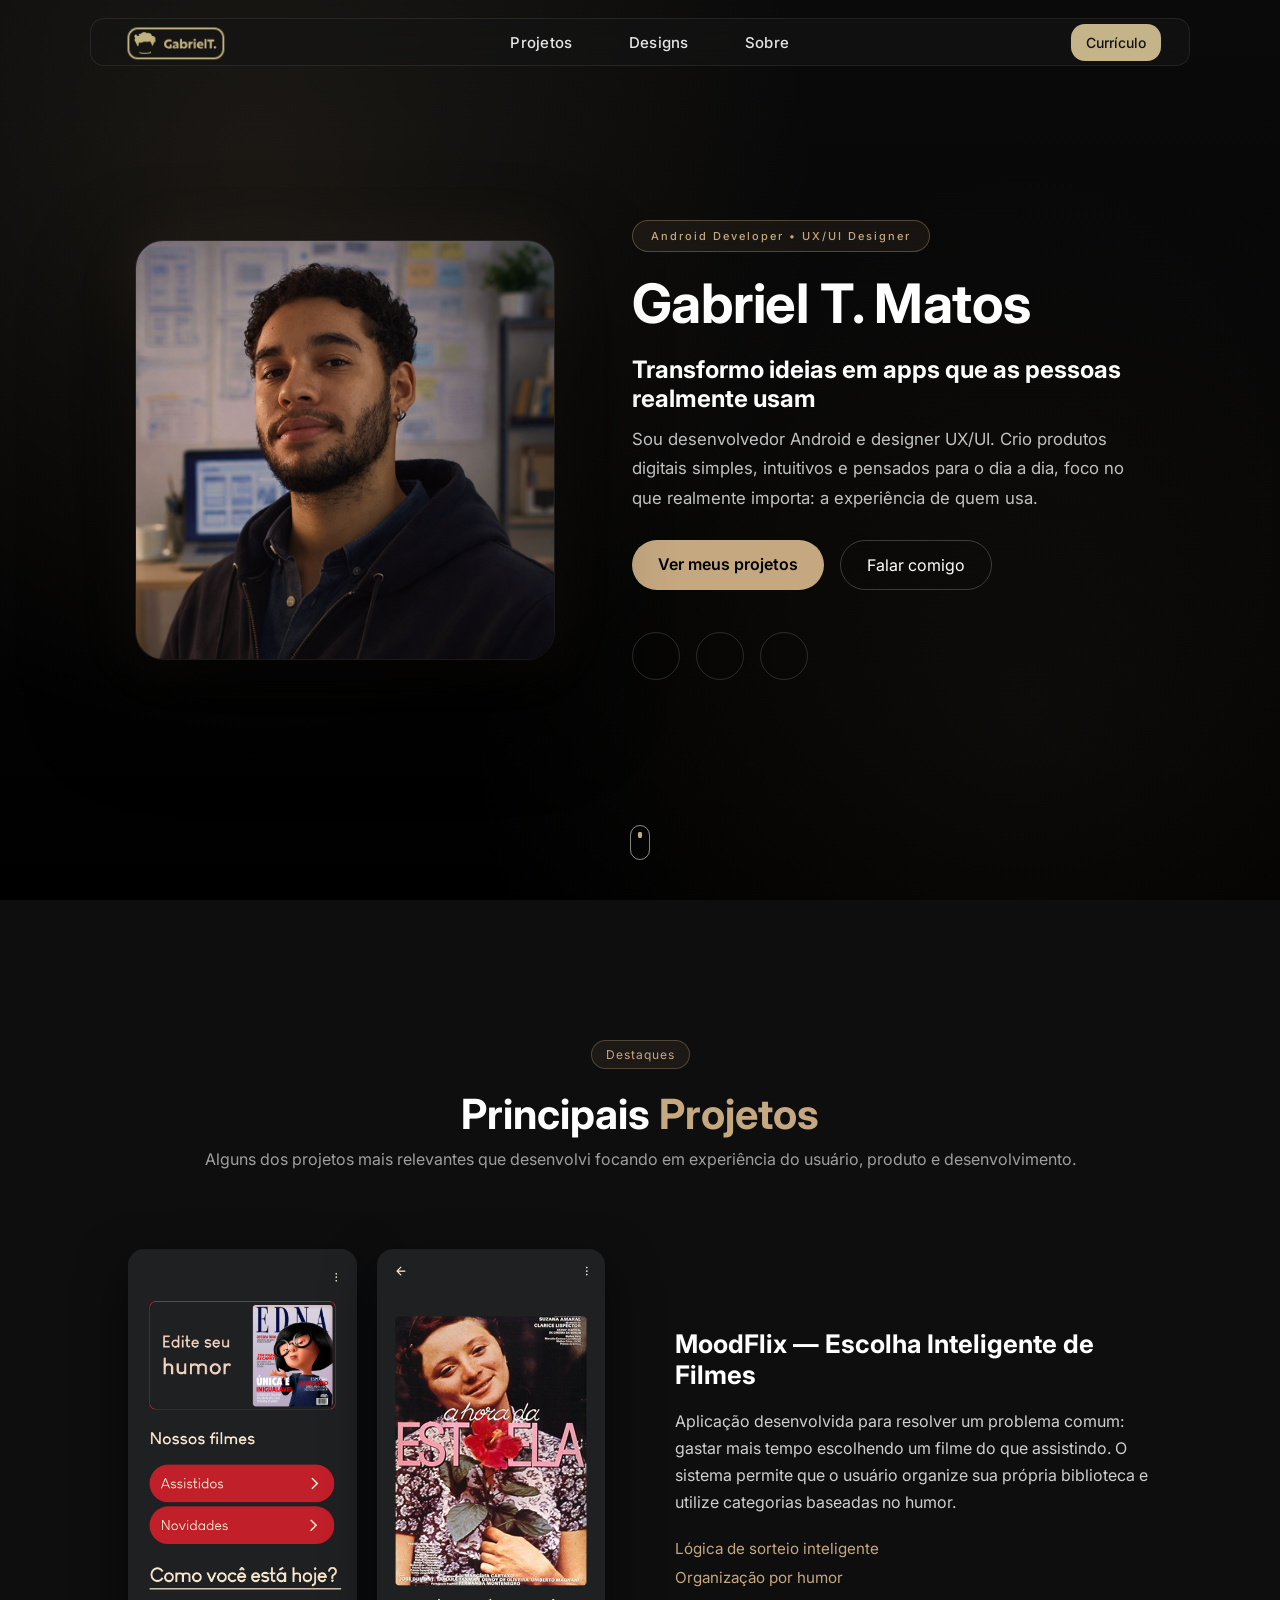
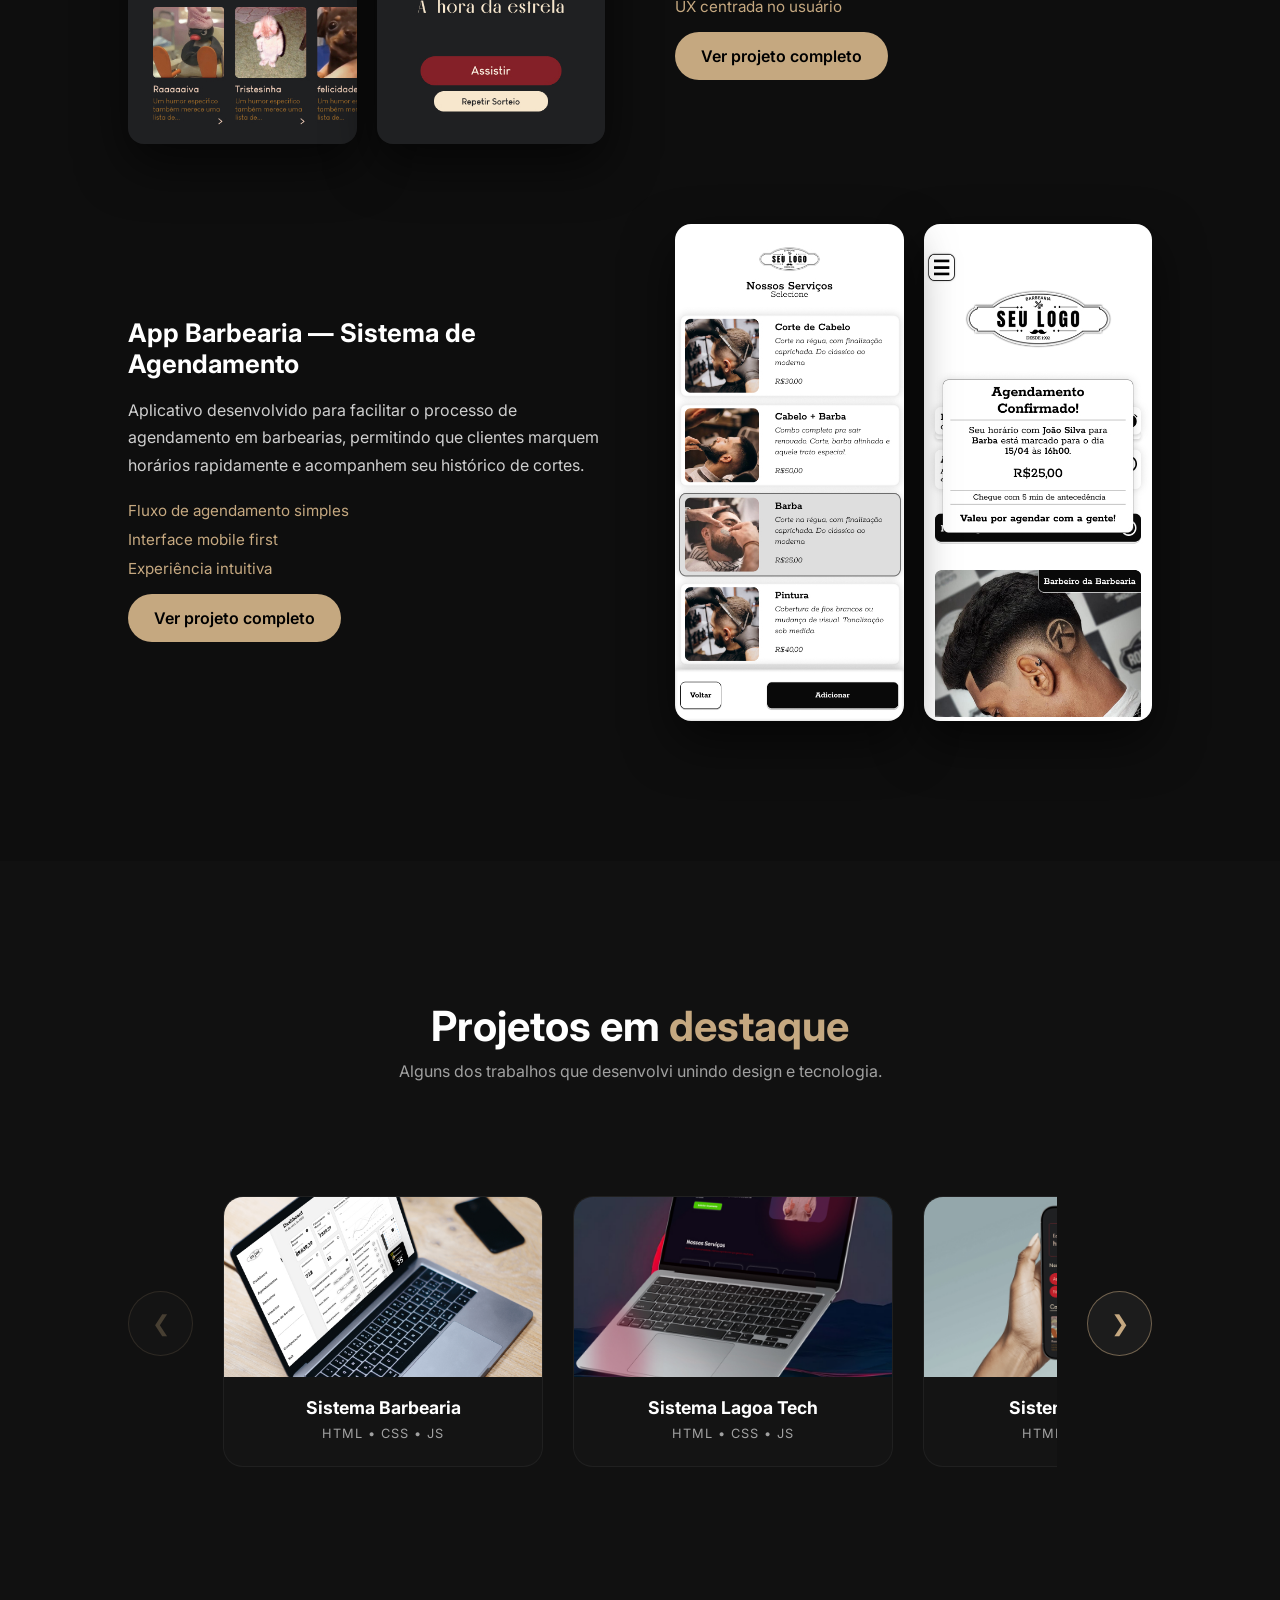
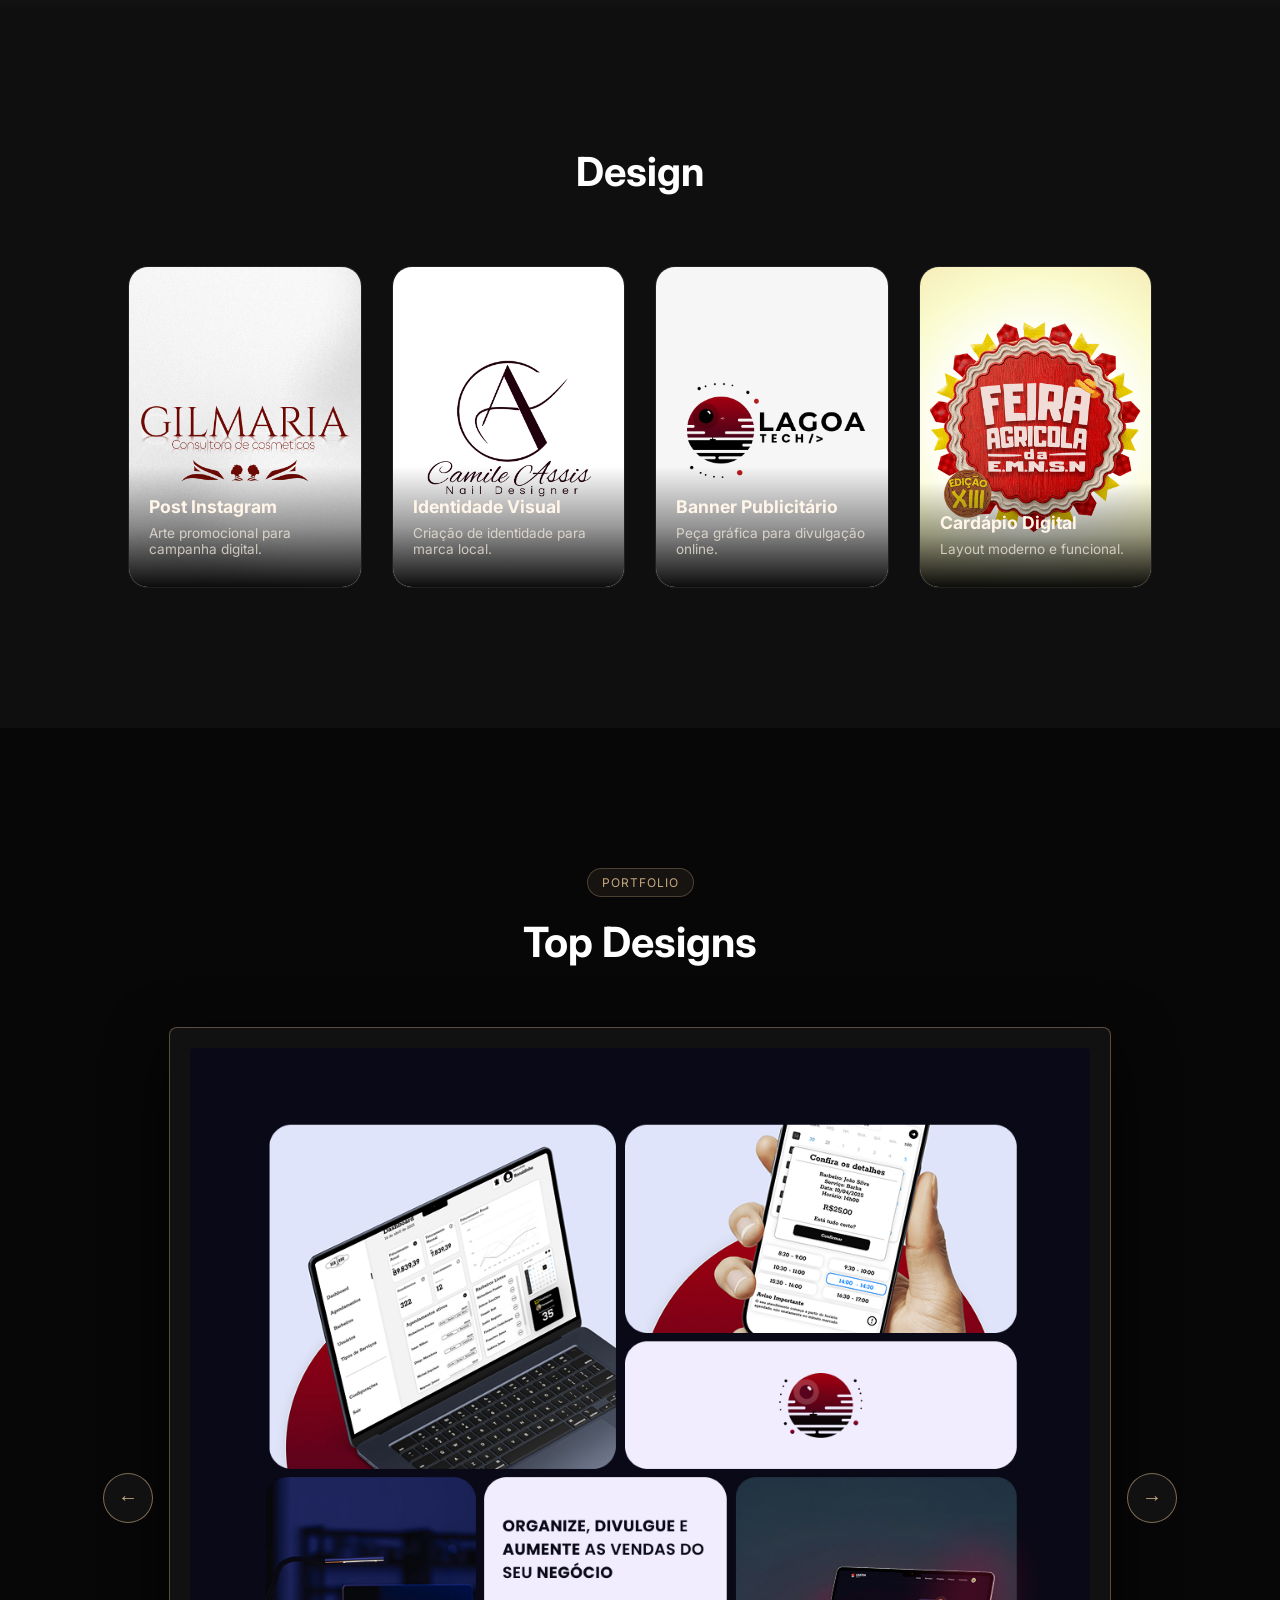
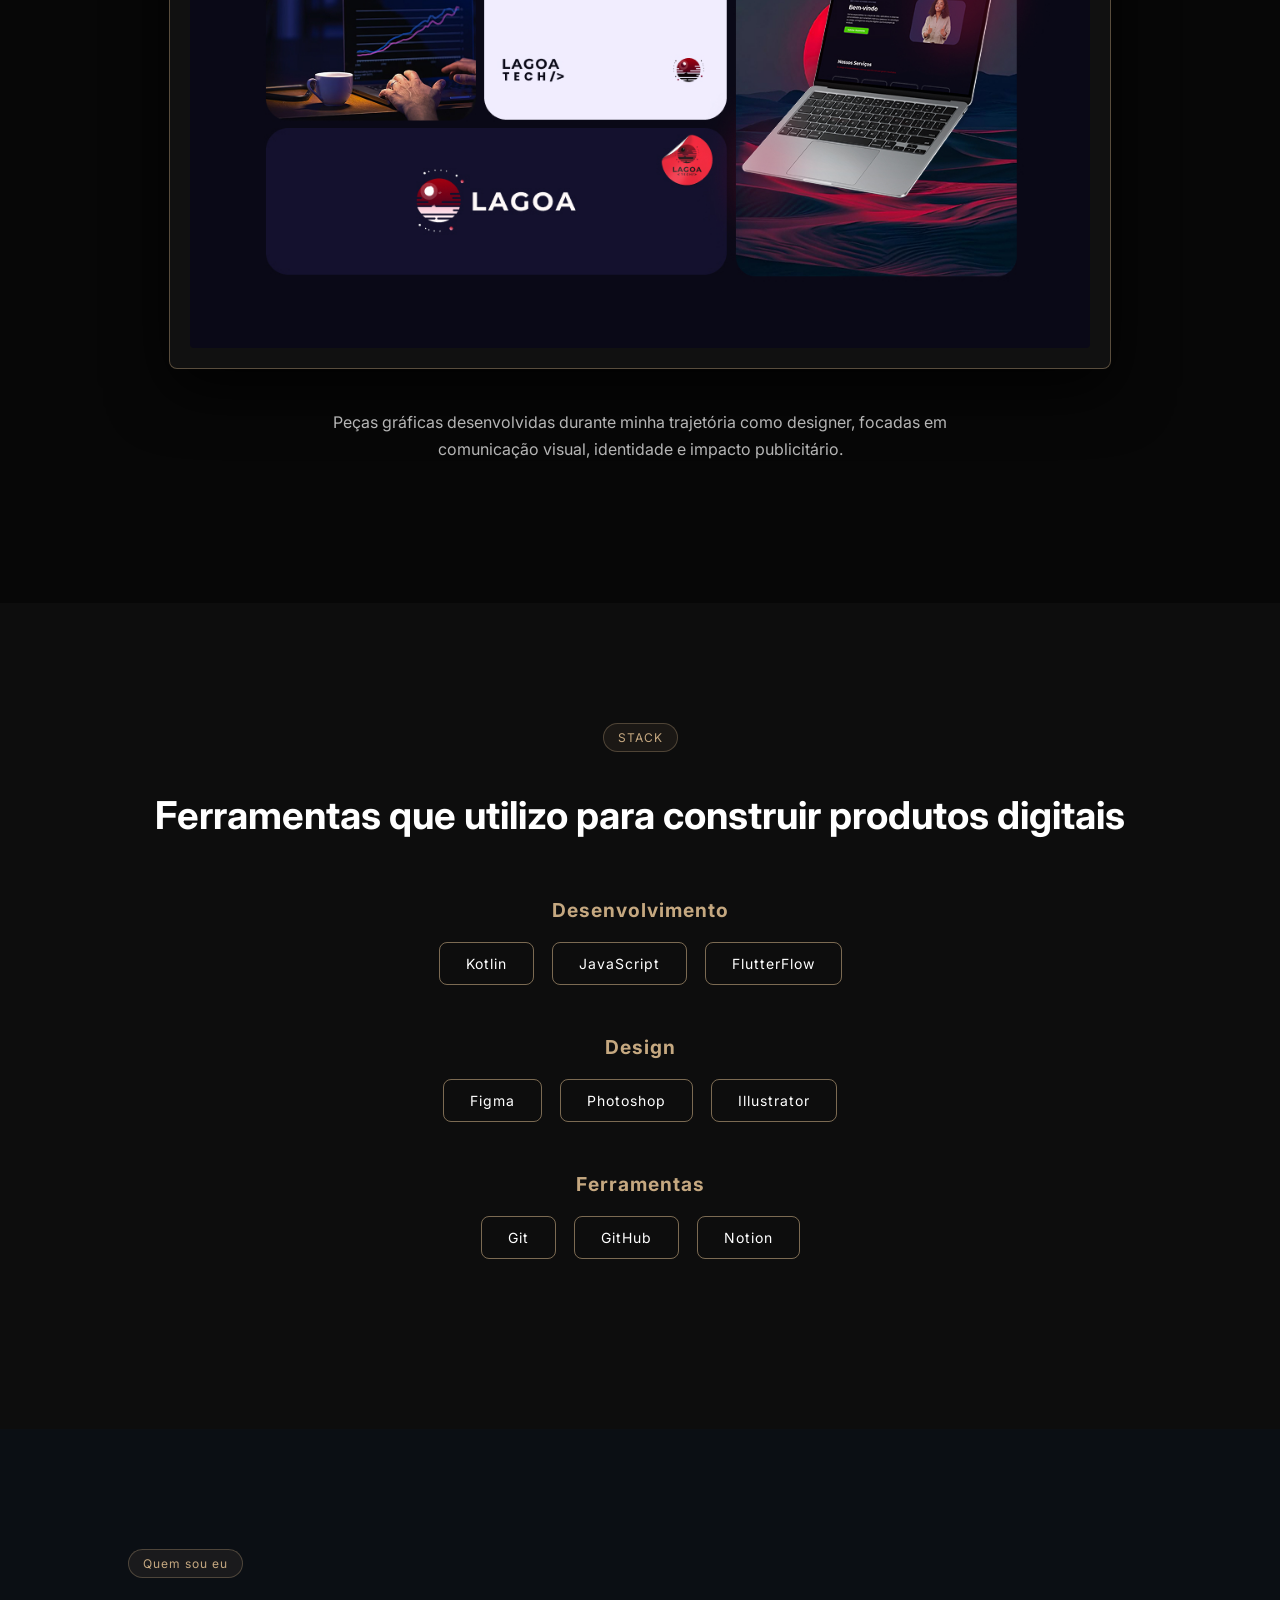
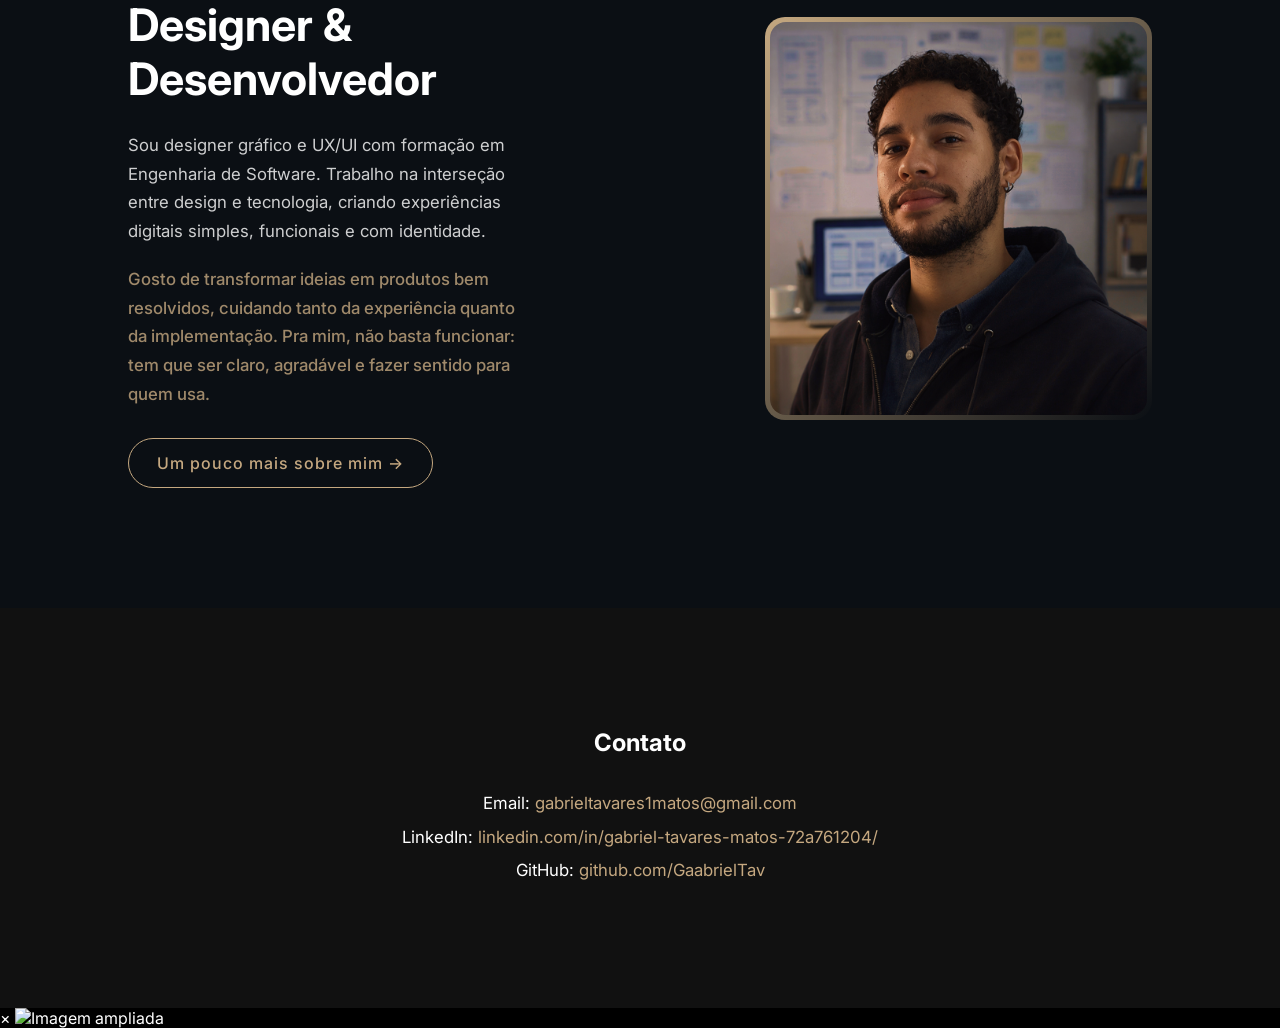
==== commit e53ec20d: "Atualiza o layout e o conteúdo das seções "Hero" e "Sobre Mim" para melhorar a clareza e a apresenta" ====
--- a/index.html
+++ b/index.html
@@ -80,31 +80,31 @@
 
             <!-- BADGE -->
             <span class="hero-badge">
-                ANDROID DEVELOPER • UX/UI DESIGNER
+                Android Developer • UX/UI Designer
             </span>
 
-            <!-- TÍTULO (mais forte e direto) -->
+            <!-- TÍTULO  -->
             <h1>
-                Construindo aplicativos Android<br>
-                <span>e produtos digitais que funcionam de verdade</span>
+               Gabriel T. Matos<br>
+                
             </h1>
+            <h2>Transformo ideias em apps que as pessoas realmente usam </h2>
 
             <!-- DESCRIÇÃO (mais limpa e profissional) -->
             <p>
-                Desenvolvedor Android e Designer UX/UI focado em criar aplicações modernas,
-                intuitivas e orientadas a produto. Transformo ideias em soluções digitais
-                bem estruturadas, com alta usabilidade, performance e consistência visual.
+                Sou desenvolvedor Android e designer UX/UI. Crio produtos digitais simples,
+                 intuitivos e pensados para o dia a dia, foco no que realmente importa: a experiência de quem usa.
             </p>
 
             <!-- CTA -->
             <div class="hero-cta">
 
                 <a href="#projetos" class="btn-primary">
-                    Ver Projetos
+                    Ver meus projetos
                 </a>
 
                 <a href="#contato" class="btn-secondary">
-                    Entrar em contato
+                    Falar comigo
                 </a>
 
             </div>
@@ -124,11 +124,7 @@
                     <i data-feather="instagram"></i>
                 </a>
 
-                <a href="mailto:seu@email.com" aria-label="Email">
-                    <i data-feather="mail"></i>
-                </a>
-
-            </div>
+           </div>
 
         </div>
 
@@ -159,10 +155,10 @@
 
 <div class="featured-container">
 
-<span class="section-badge">Projetos principais</span>
+<span class="section-badge">Destaques</span>
 
 <h2 class="section-title">
-Projetos <span>Selecionados</span>
+Principais <span>Projetos</span>
 </h2>
 
 <p class="section-subtitle">
@@ -509,18 +505,21 @@
             <h2>Designer & Desenvolvedor</h2>
 
             <p>
-                Designer gráfico e UX/UI com formação em Engenharia de Software.
-                Atuo na interseção entre estética e tecnologia, criando experiências
-                digitais que unem funcionalidade, clareza e identidade visual.
+                Sou designer gráfico e UX/UI com formação em Engenharia de Software.
+                 Trabalho na interseção entre design e tecnologia, criando experiências
+                  digitais simples, funcionais e com identidade.
             </p>
 
             <p class="sobre-destaque">
-                Busco integrar design estratégico com desenvolvimento sólido,
-                construindo produtos que não apenas funcionam — mas encantam.
-            </p>
-
+               Gosto de transformar ideias em produtos bem resolvidos,
+               cuidando tanto da experiência quanto da implementação.
+                Pra mim, não basta funcionar: tem que ser claro, agradável
+                 e fazer sentido para quem usa.
+            </p> 
+
+            
             <a href="sobre-mim.html" class="btn-sobre">
-                UM POUCO MAIS →
+                Um pouco mais sobre mim → 
             </a>
         </div>
 
--- a/css/style.css
+++ b/css/style.css
@@ -781,14 +781,15 @@
 /* Container */
 
 .sobre-container {
-    width: 90%;
+    width: 80%;
     max-width: 1200px;
     margin: 0 auto;
+    
 
     display: flex;
     align-items: center;
     justify-content: space-between;
-    gap: 80px;
+    gap: 250px;
 }
 
 /* Texto */
@@ -2174,4 +2175,224 @@
         gap: 25px;
     }
 
+}
+
+
+/* ===================================================
+   PÁGINA PESSOAL - BASE (GLOBAL)
+=================================================== */
+
+.pagina-pessoal {
+    padding: 140px 10% 100px;
+    max-width: 1000px;
+    margin: auto;
+    position: relative;
+}
+
+/* FUNDO COM LUZ */
+
+.pagina-pessoal::before {
+    content: "";
+    position: absolute;
+    top: -200px;
+    left: -200px;
+    width: 500px;
+    height: 500px;
+    background: radial-gradient(circle, rgba(197,168,128,0.12), transparent 70%);
+    filter: blur(80px);
+    z-index: 0;
+}
+
+.pagina-pessoal::after {
+    content: "";
+    position: absolute;
+    bottom: -200px;
+    right: -200px;
+    width: 500px;
+    height: 500px;
+    background: radial-gradient(circle, rgba(197,168,128,0.08), transparent 70%);
+    filter: blur(80px);
+    z-index: 0;
+}
+
+.pagina-pessoal > * {
+    position: relative;
+    z-index: 1;
+}
+
+/* ===================================================
+   HEADER
+=================================================== */
+
+.pagina-header {
+    margin-bottom: 80px;
+}
+
+.pagina-header h1 {
+    font-size: 2.8rem;
+    margin-bottom: 20px;
+    line-height: 1.2;
+}
+
+.pagina-header h1::after {
+    content: "";
+    width: 60px;
+    height: 3px;
+    background: #c5a880;
+    display: block;
+    margin-top: 15px;
+}
+
+.pagina-header .intro {
+    font-size: 1.1rem;
+    line-height: 1.8;
+    opacity: 0.85;
+    max-width: 700px;
+}
+
+/* ===================================================
+   CONTEÚDO
+=================================================== */
+
+.pagina-content {
+    display: flex;
+    flex-direction: column;
+    gap: 50px;
+}
+
+/* PARÁGRAFOS */
+
+.pagina-content p {
+    font-size: 1.05rem;
+    line-height: 1.8;
+    opacity: 0.85;
+    max-width: 720px;
+}
+
+/* TÍTULOS */
+
+.pagina-content h2 {
+    font-size: 1.6rem;
+    margin-bottom: 15px;
+    color: #c5a880;
+    position: relative;
+}
+
+.pagina-content h2::before {
+    content: "";
+    position: absolute;
+    left: -15px;
+    top: 8px;
+    width: 6px;
+    height: 6px;
+    background: #c5a880;
+    border-radius: 50%;
+}
+
+/* ===================================================
+   LISTA DE CONQUISTAS
+=================================================== */
+
+.conquistas {
+    list-style: none;
+    padding: 0;
+    margin-top: 10px;
+
+    display: grid;
+    gap: 12px;
+}
+
+.conquistas li {
+    background: rgba(255,255,255,0.03);
+    border: 1px solid rgba(255,255,255,0.06);
+
+    padding: 14px 18px;
+    border-radius: 12px;
+
+    transition: 0.3s ease;
+}
+
+.conquistas li:hover {
+    border-color: rgba(197,168,128,0.4);
+    transform: translateX(6px);
+}
+
+/* ===================================================
+   BLOCO DE CTA
+=================================================== */
+
+.cta-pessoal {
+    margin-top: 40px;
+}
+
+.btn-contato {
+    display: inline-block;
+
+    padding: 14px 28px;
+    border-radius: 30px;
+
+    border: 1px solid #c5a880;
+    color: #c5a880;
+
+    text-decoration: none;
+    font-weight: 500;
+
+    transition: 0.3s ease;
+}
+
+.btn-contato:hover {
+    background: #c5a880;
+    color: #000;
+
+    transform: translateY(-3px);
+    box-shadow: 0 10px 30px rgba(197,168,128,0.3);
+}
+
+/* ===================================================
+   SEPARAÇÃO VISUAL ENTRE BLOCOS
+=================================================== */
+
+.pagina-content h2 + p,
+.pagina-content h2 + ul {
+    margin-top: -10px;
+}
+
+/* ===================================================
+   RESPONSIVO
+=================================================== */
+
+@media (max-width: 768px) {
+
+    .pagina-pessoal {
+        padding: 120px 20px 80px;
+    }
+
+    .pagina-header h1 {
+        font-size: 2rem;
+    }
+
+    .pagina-header .intro {
+        font-size: 1rem;
+    }
+
+    .pagina-content {
+        gap: 35px;
+    }
+
+    .pagina-content h2 {
+        font-size: 1.4rem;
+    }
+
+    .pagina-content p {
+        font-size: 0.95rem;
+    }
+
+    .conquistas li {
+        padding: 12px 14px;
+    }
+
+    .btn-contato {
+        width: 100%;
+        text-align: center;
+    }
 }
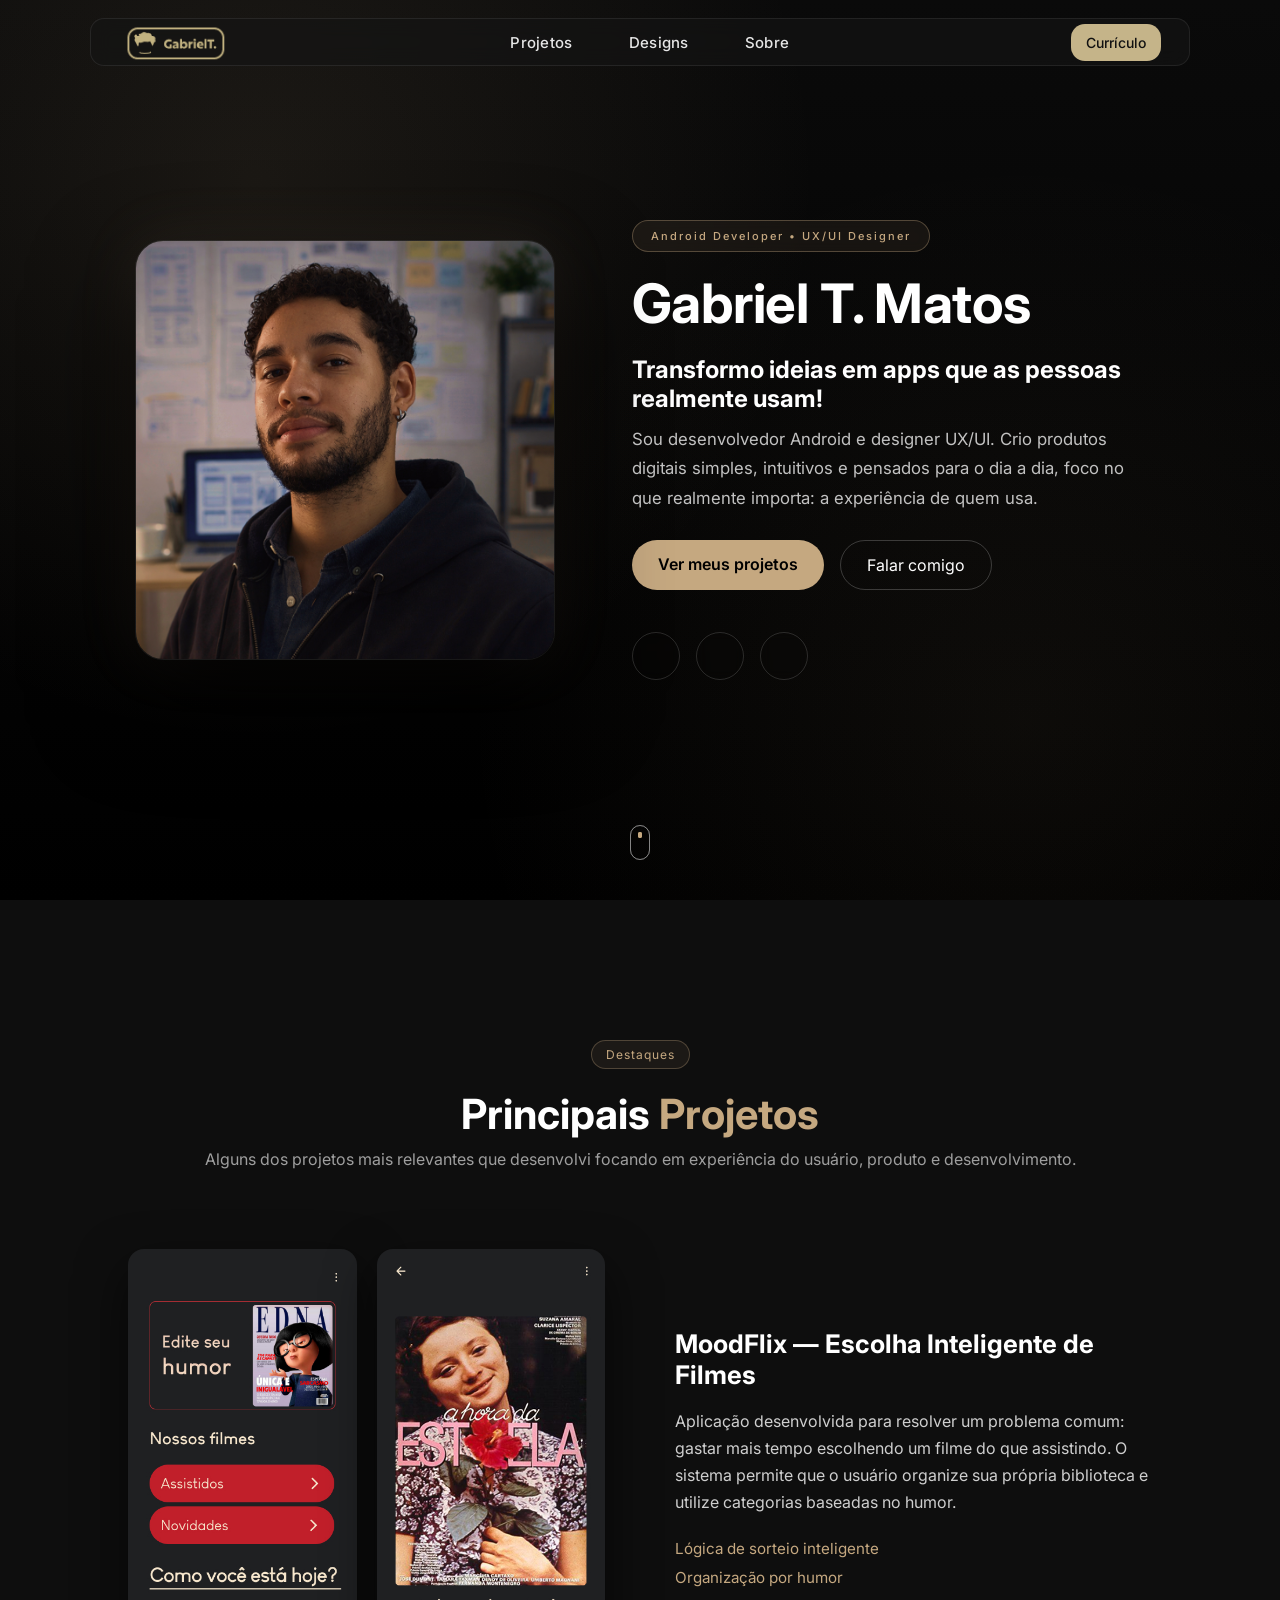
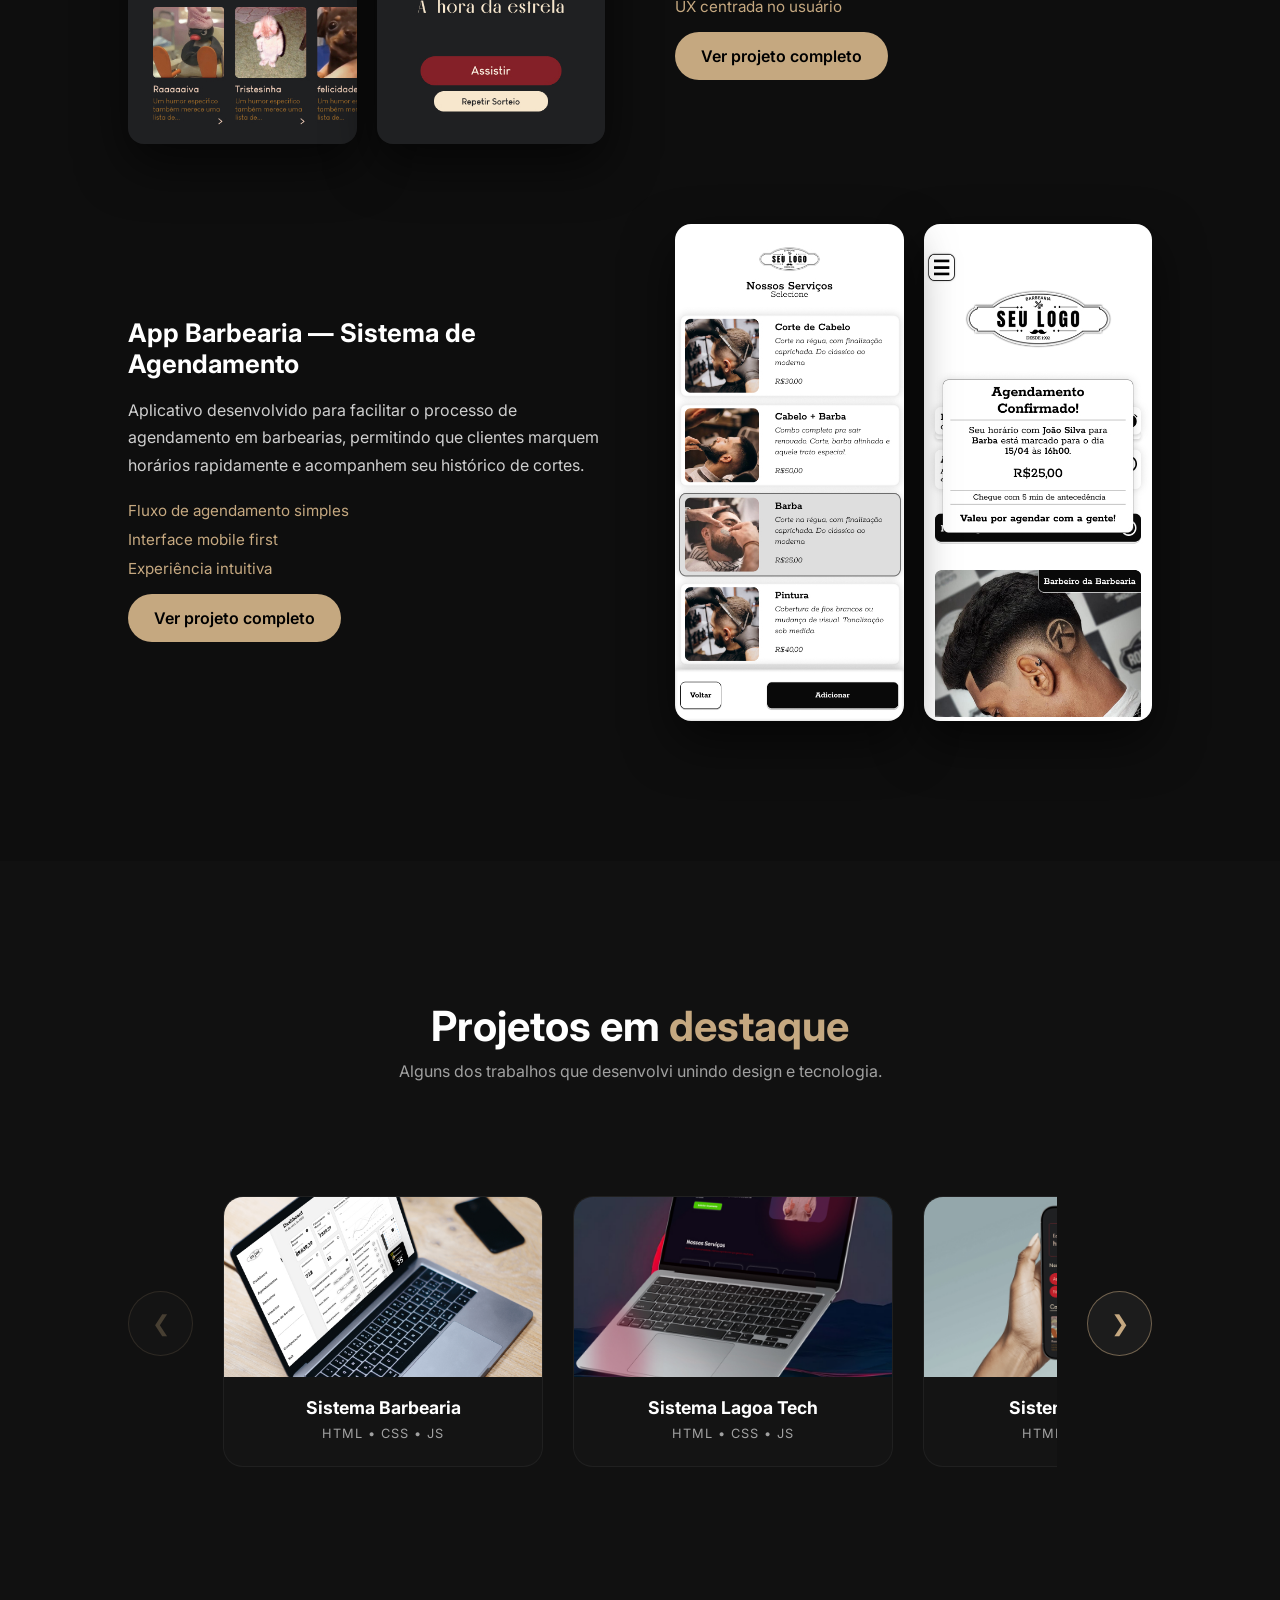
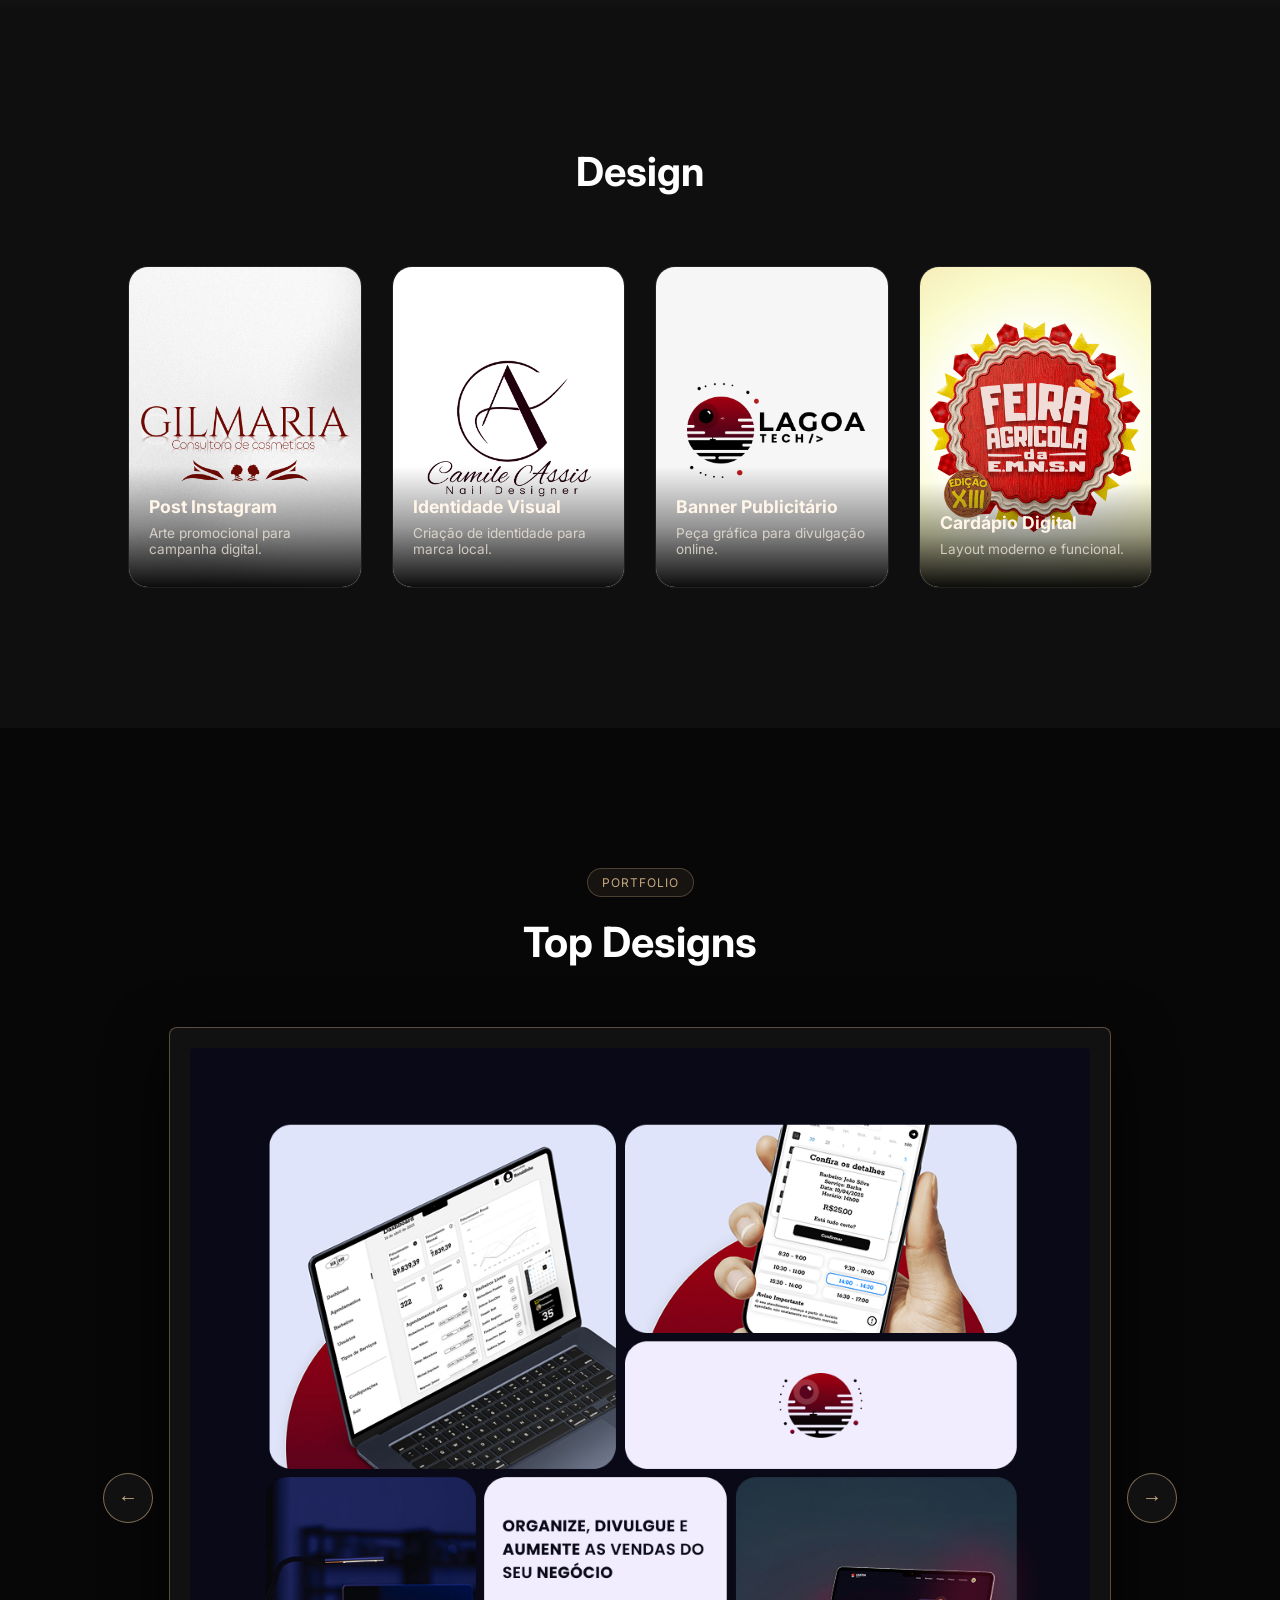
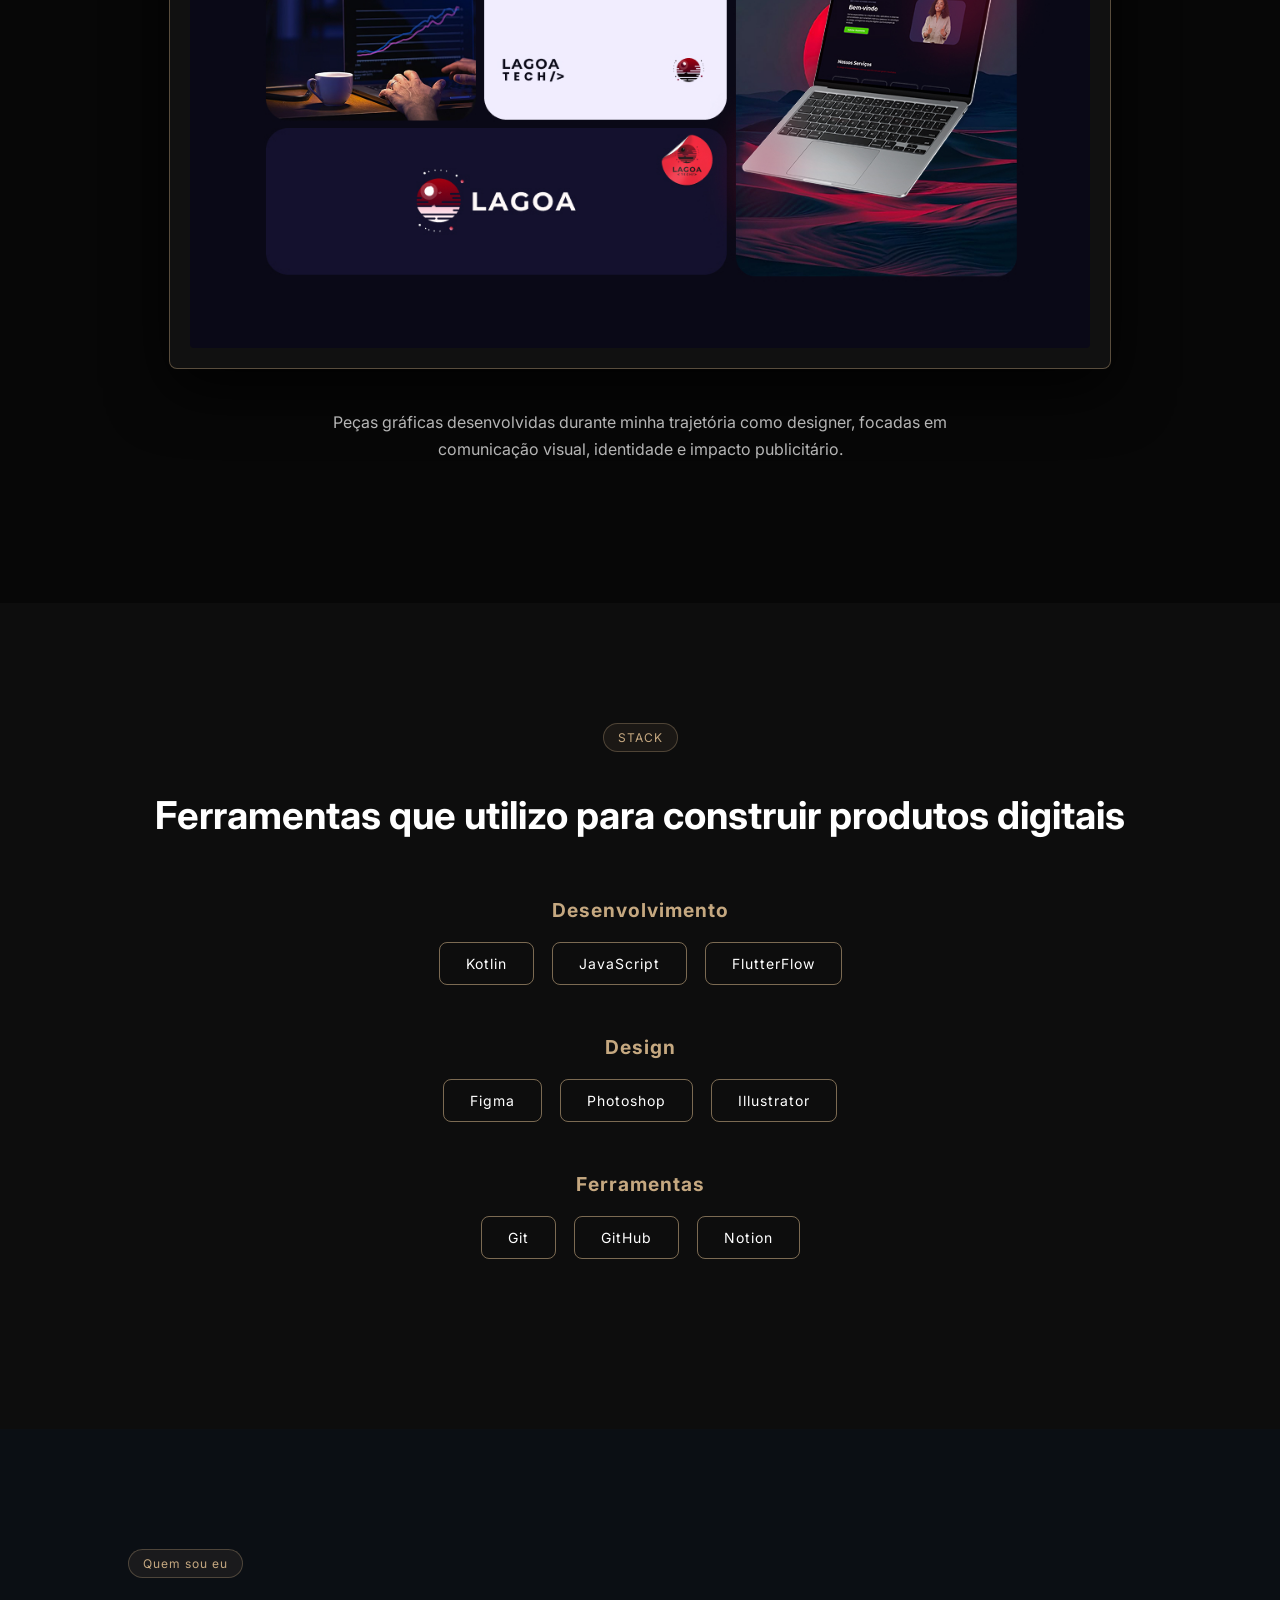
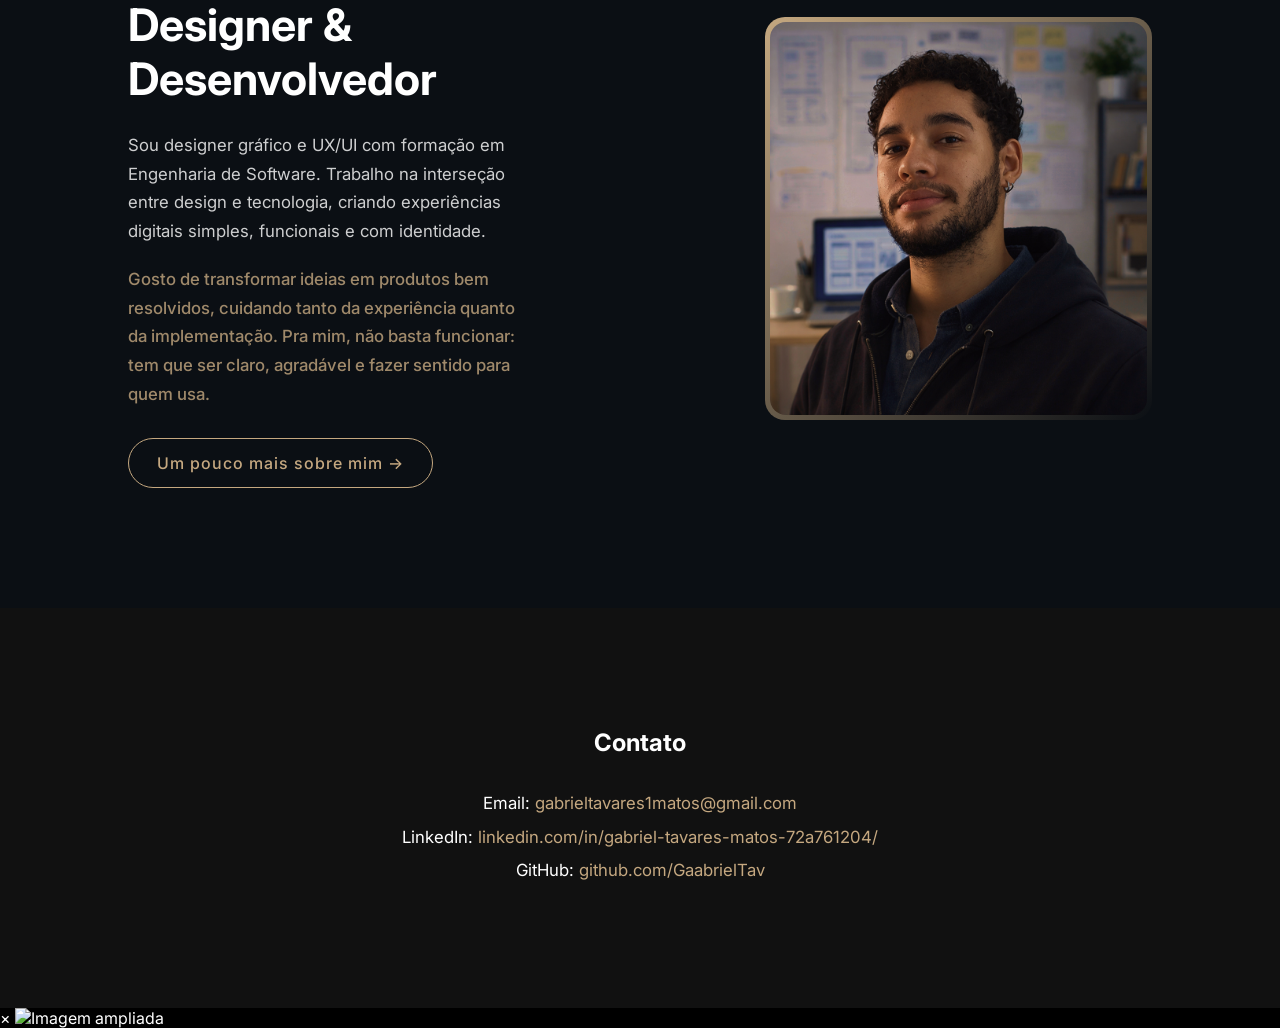
==== commit 37afb2d1: "Exclamação  no H2 Hero" ====
--- a/index.html
+++ b/index.html
@@ -88,7 +88,7 @@
                Gabriel T. Matos<br>
                 
             </h1>
-            <h2>Transformo ideias em apps que as pessoas realmente usam </h2>
+            <h2>Transformo ideias em apps que as pessoas realmente usam!</h2>
 
             <!-- DESCRIÇÃO (mais limpa e profissional) -->
             <p>
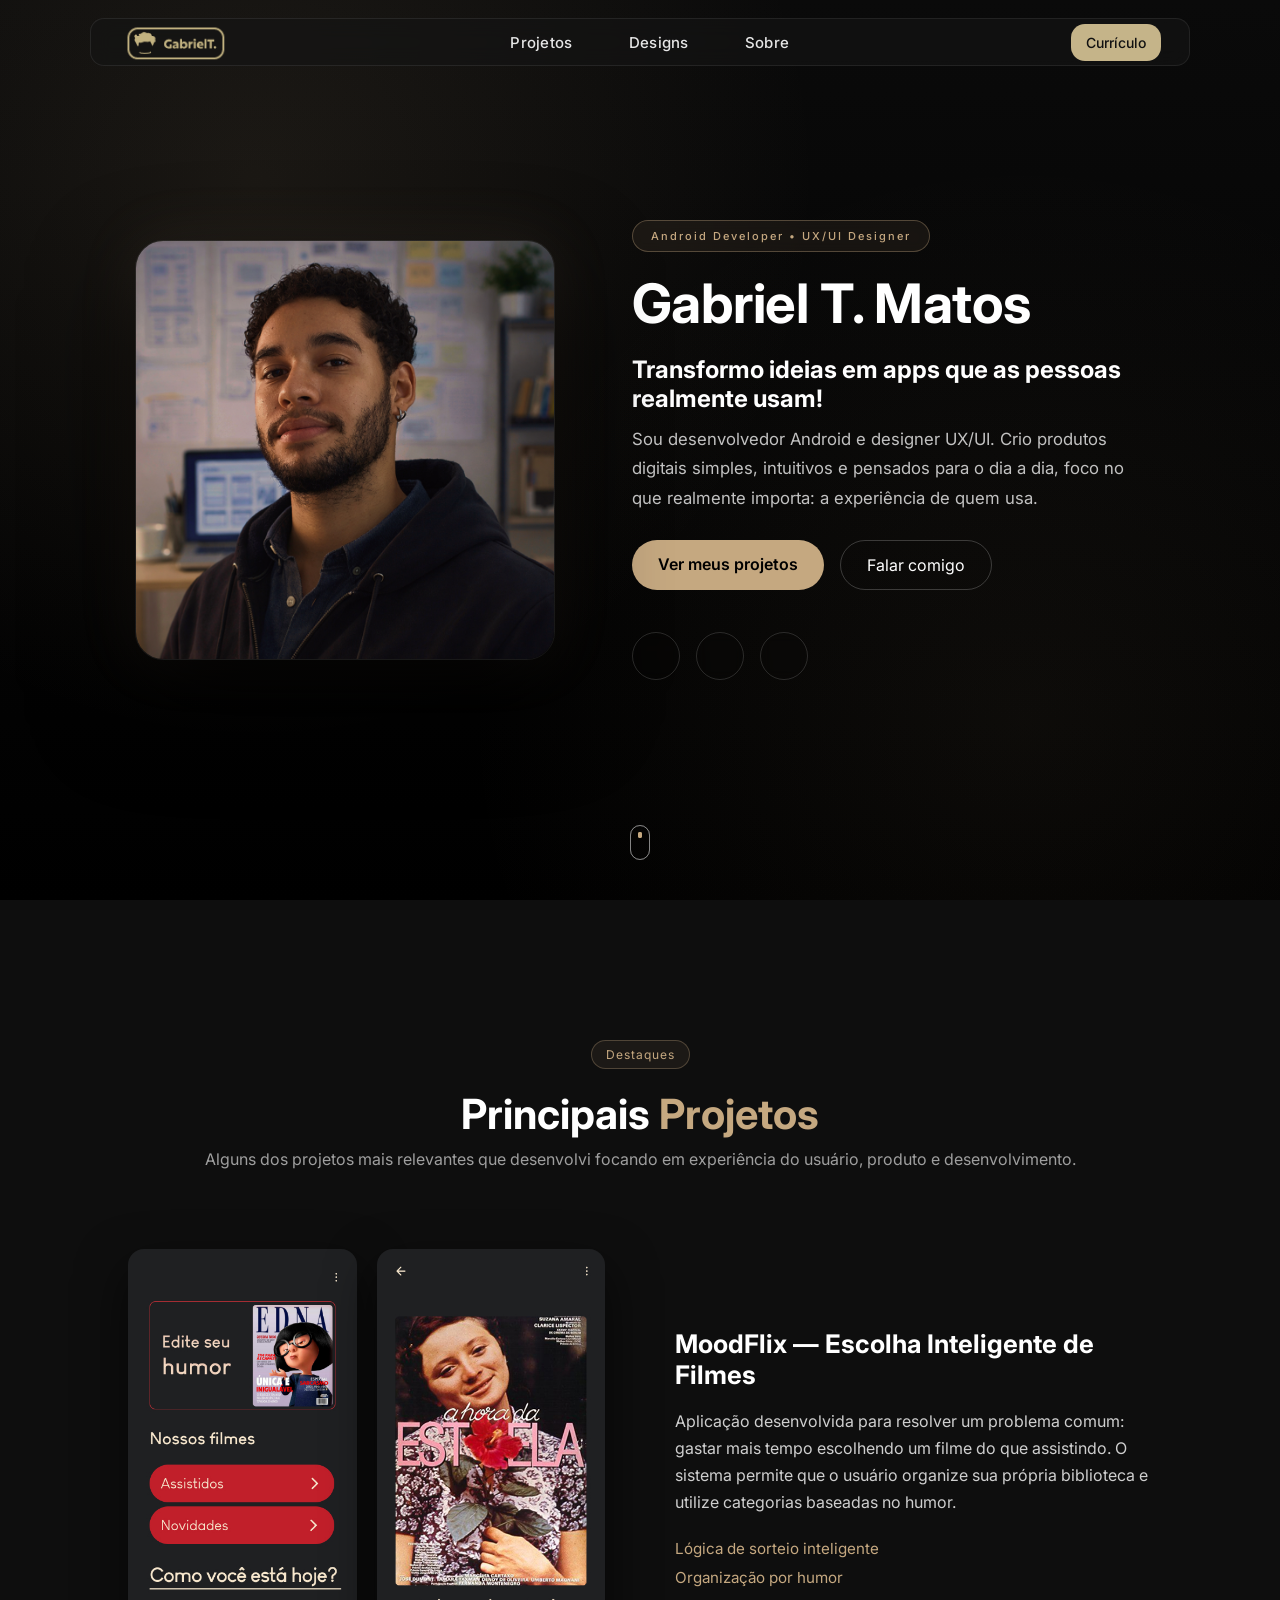
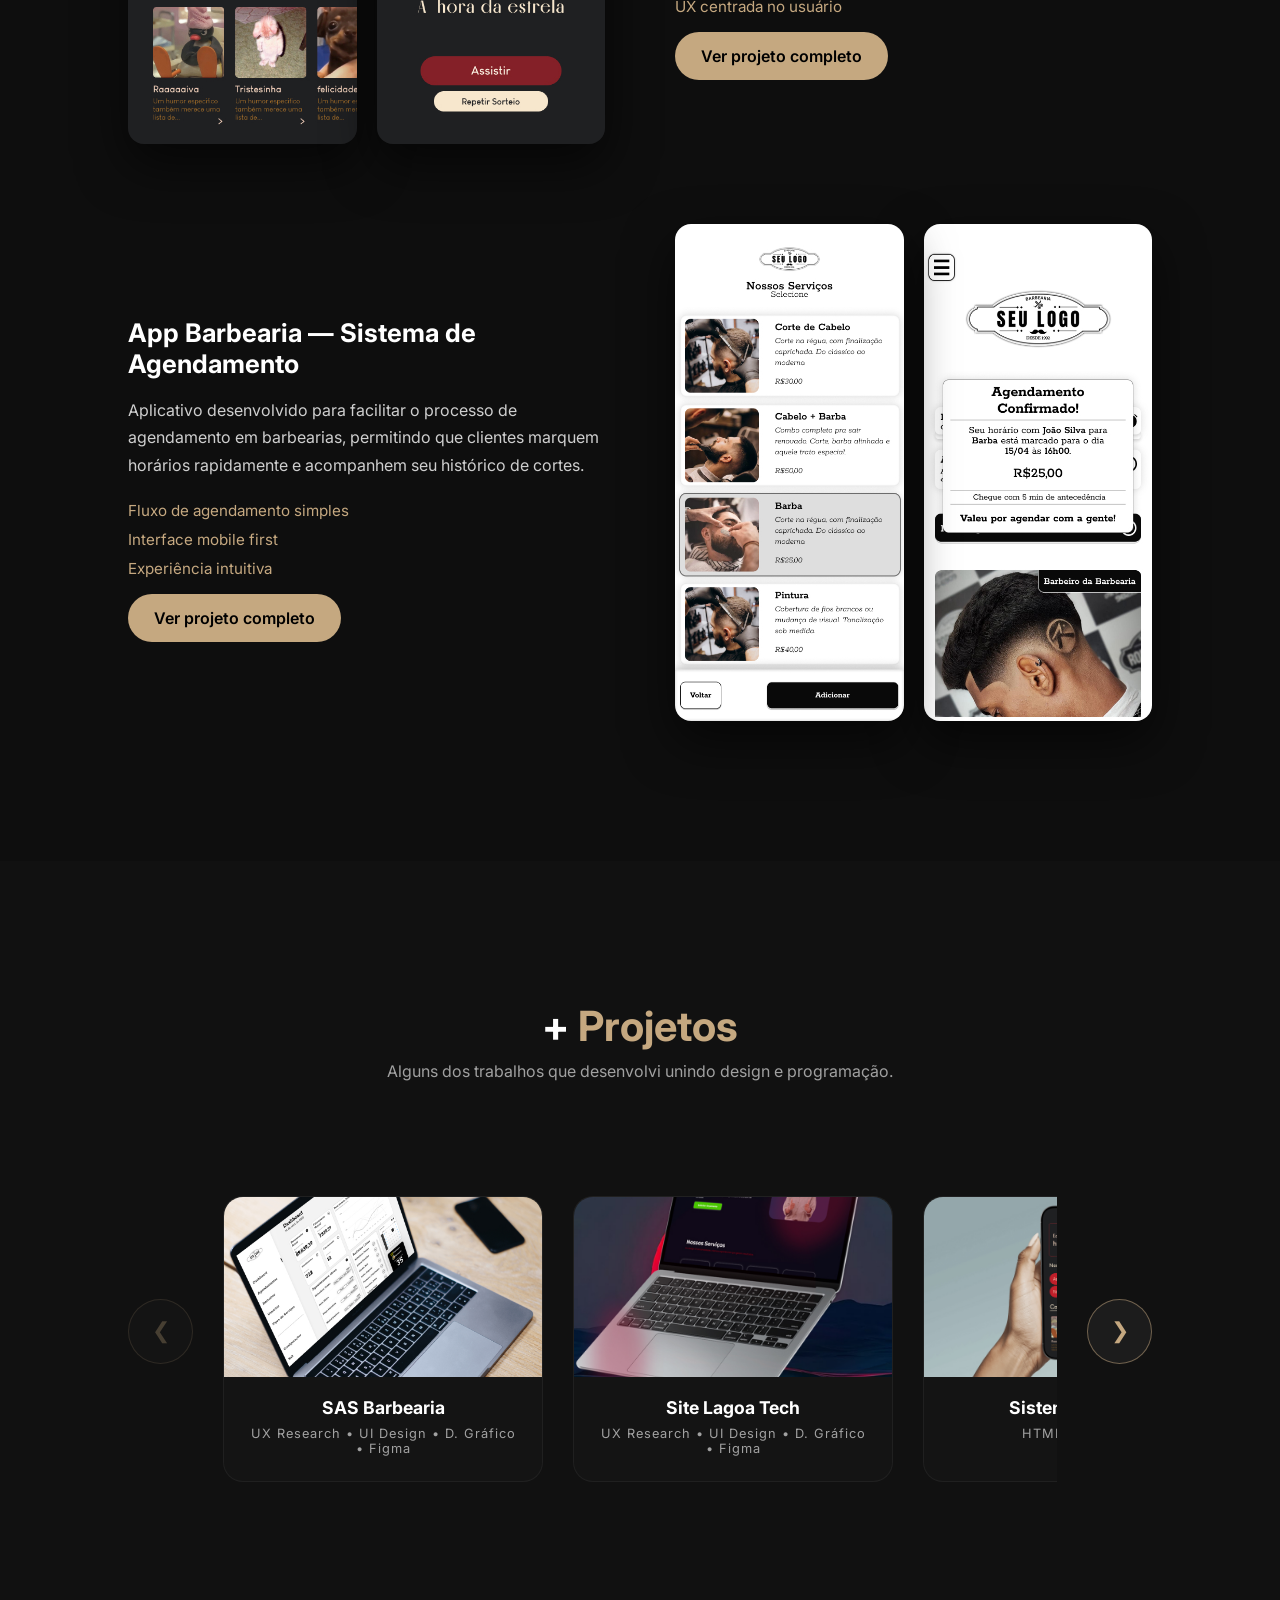
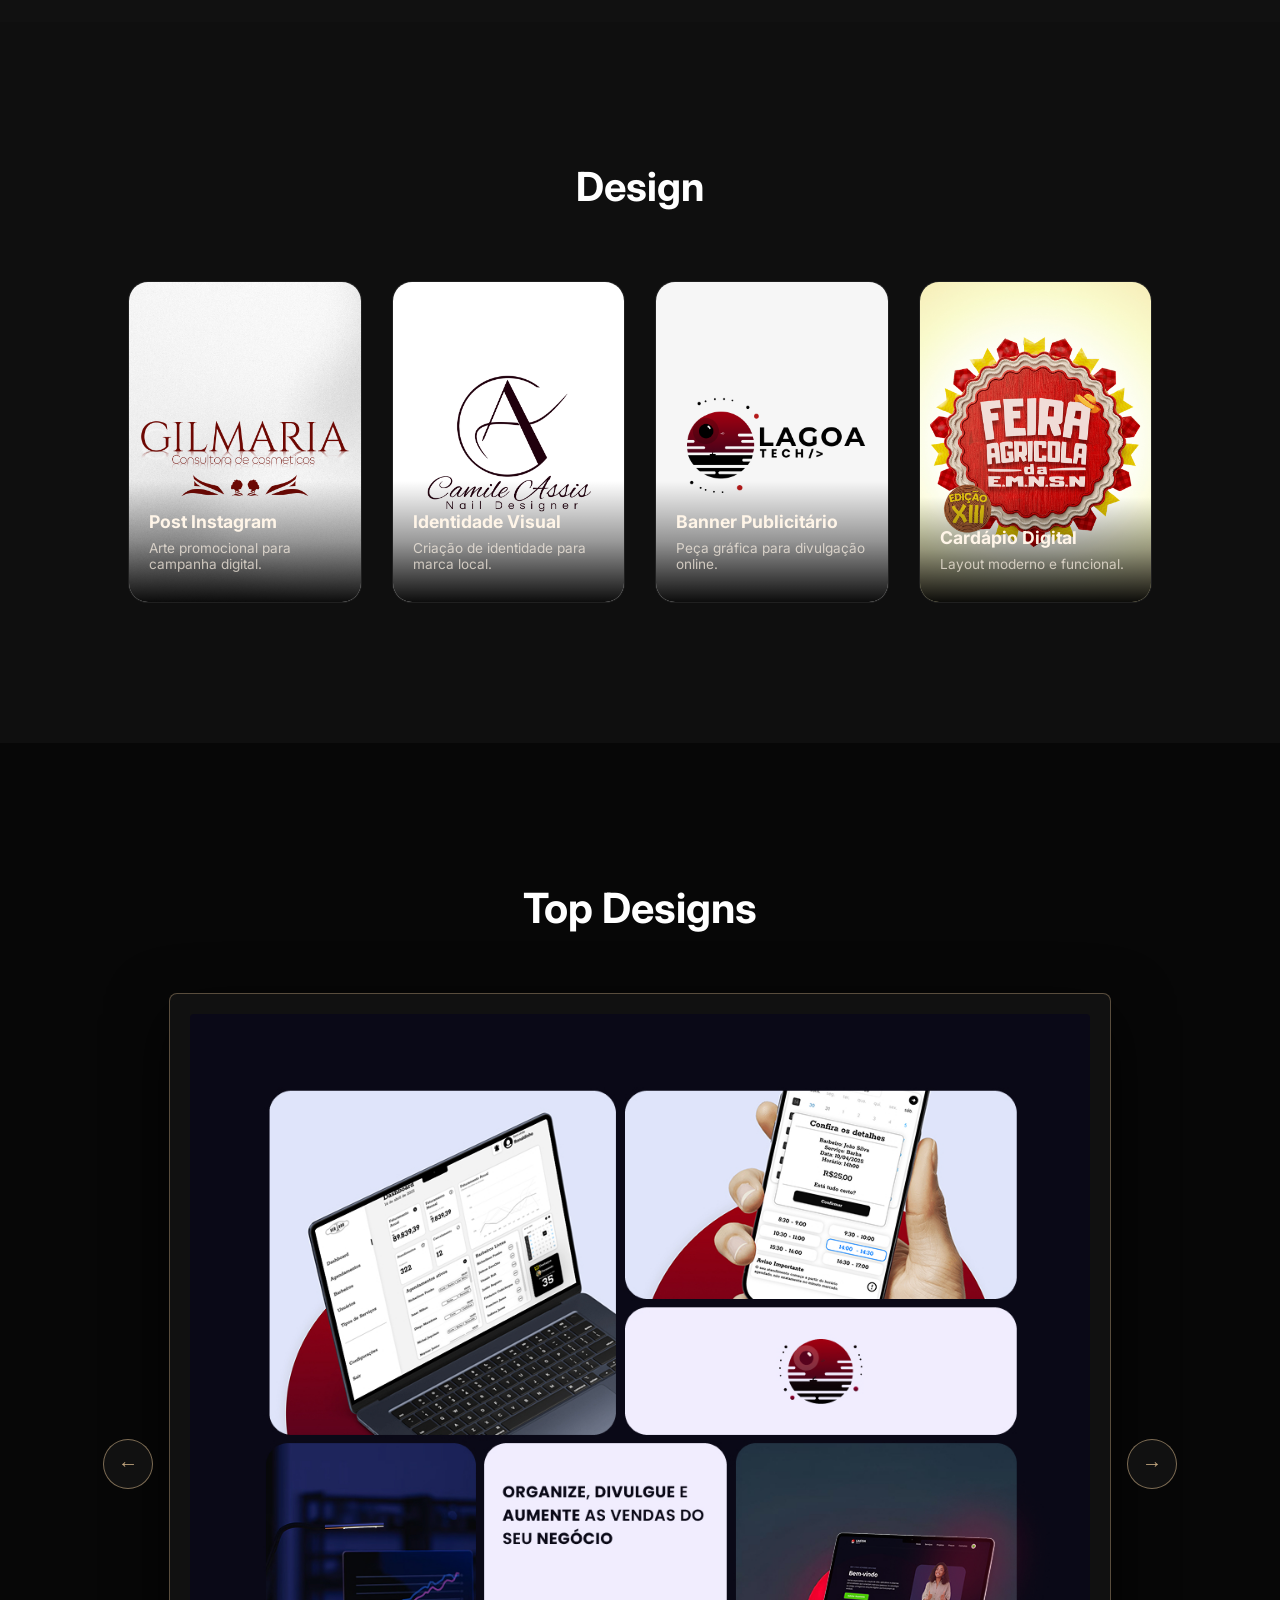
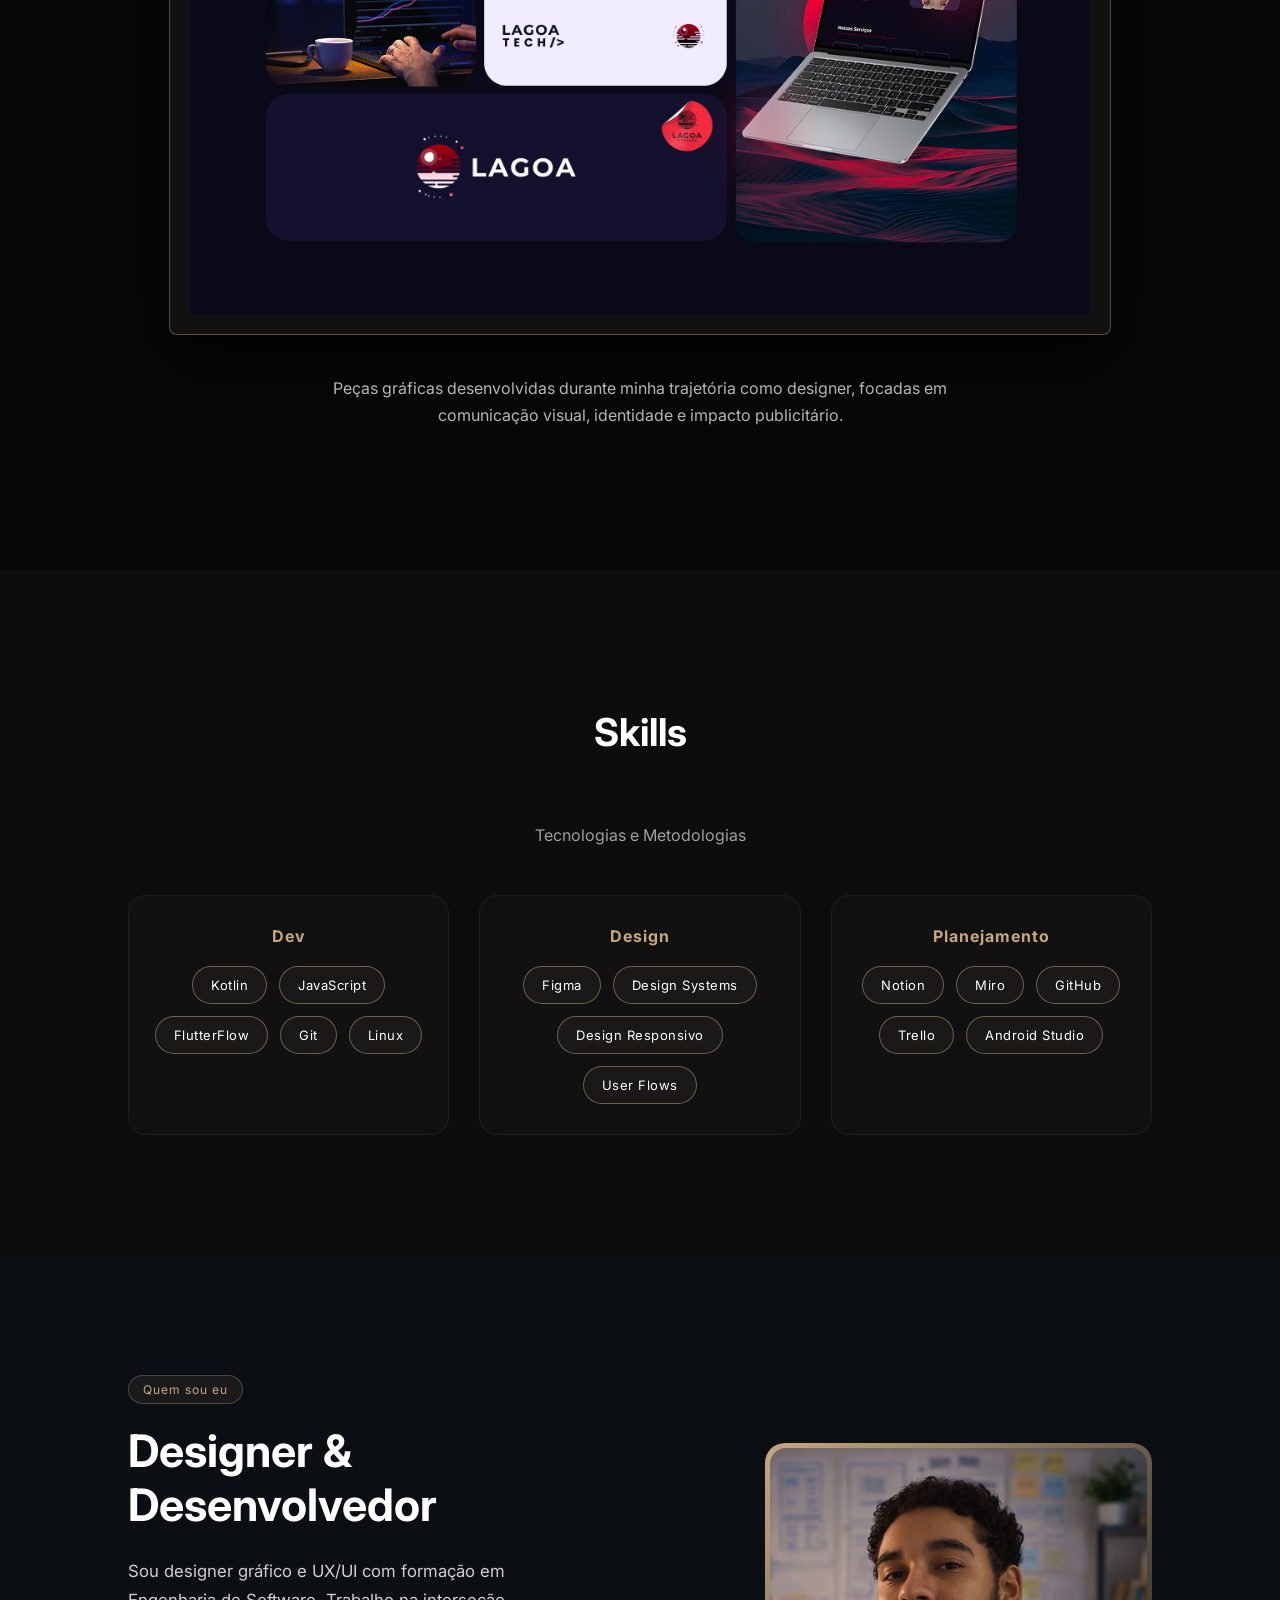
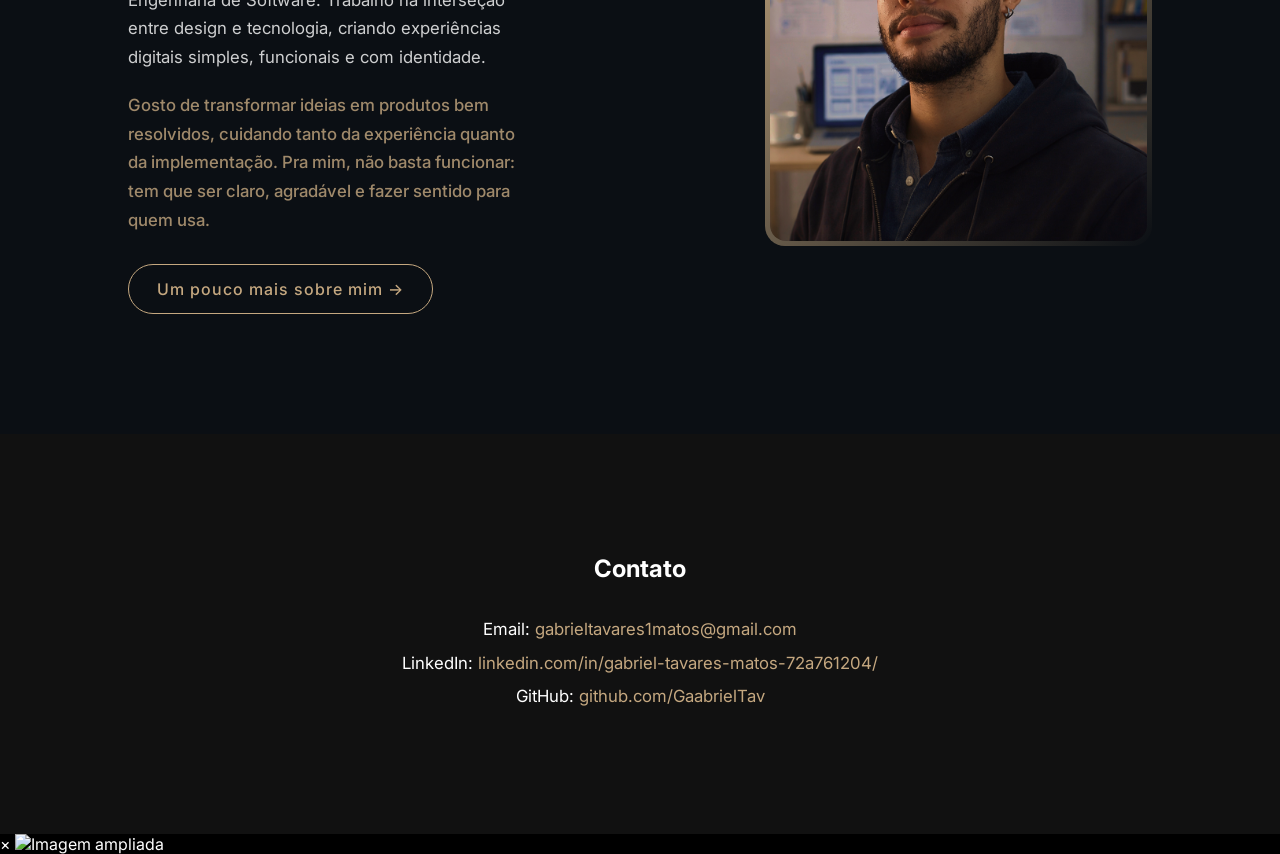
==== commit 998cb922: "Atualiza a seção "Stack" com novas categorias e tecnologias, melhora a apresentação e a estrutura do" ====
--- a/index.html
+++ b/index.html
@@ -38,6 +38,7 @@
             <li><a href="#sobre">Sobre</a></li>
 
 
+
         </ul>
 
         <!-- DIREITA -->
@@ -149,9 +150,11 @@
 </section>
 
 
+
+
     <!-- ================= PROJETOS PRINCIPAIS ================= -->
 
-<section class="featured-projects fade-in">
+<section id="projetos" class="featured-projects fade-in">
 
 <div class="featured-container">
 
@@ -255,11 +258,12 @@
 
 
 
-        <!-- ================= PROJETOS ================= -->
+
+                <!-- ================= PROJETOS ================= -->
         <section id="projetos" class="projetos fade-in">
             <div class="projetos-container">
-                <h2 class="section-title">Projetos em <span>destaque</span></h2>
-                <p class="section-subtitle">Alguns dos trabalhos que desenvolvi unindo design e tecnologia.</p>
+                <h2 class="section-title">+ <span>Projetos</span></h2>
+                <p class="section-subtitle">Alguns dos trabalhos que desenvolvi unindo design e programação.</p>
 
                 <div class="carrossel">
 
@@ -278,8 +282,8 @@
                                 </div>
                             
                                 <div class="card-content">
-                                    <h3>Sistema Barbearia</h3>
-                                    <p>HTML • CSS • JS</p>
+                                    <h3>SAS Barbearia</h3>
+                                    <p>UX Research • UI Design • D. Gráfico • Figma</p>
                                 </div>
                             </a>
 
@@ -291,8 +295,8 @@
                                 </div>
                             
                                 <div class="card-content">
-                                    <h3>Sistema Lagoa Tech</h3>
-                                    <p>HTML • CSS • JS</p>
+                                    <h3>Site Lagoa Tech</h3>
+                                    <p>UX Research • UI Design • D. Gráfico • Figma</p>
                                 </div>
                             </a>
 
@@ -408,11 +412,10 @@
                 <!-- ================= DESIGN SHOWCASE ================= -->
 
 
-        <section class="design-showcase">
+        <section id="design" class="design-showcase">
 
 <div class="design-container">
 
-<span class="section-badge">PORTFOLIO</span>
 
 <h2 class="section-title">Top Designs</h2>
 
@@ -444,55 +447,64 @@
 
         <!-- ================= STACK ================= -->
 
-
-        <section class="stack">
-
-<div class="stack-container">
-
-<span class="section-badge">STACK</span>
-
-<h2>Ferramentas que utilizo para construir produtos digitais</h2>
-
-<div class="stack-group">
-
-<h3>Desenvolvimento</h3>
-
-<div class="stack-items">
-<span>Kotlin</span>
-<span>JavaScript</span>
-<span>FlutterFlow</span>
-</div>
-
-</div>
-
-<div class="stack-group">
-
-<h3>Design</h3>
-
-<div class="stack-items">
-<span>Figma</span>
-<span>Photoshop</span>
-<span>Illustrator</span>
-</div>
-
-</div>
-
-<div class="stack-group">
-
-<h3>Ferramentas</h3>
-
-<div class="stack-items">
-<span>Git</span>
-<span>GitHub</span>
-<span>Notion</span>
-</div>
-
-</div>
-
-</div>
+<section class="stack">
+
+    <div class="stack-container">
+
+            <h2 class="section-title">Skills</h2>
+                <p class="section-subtitle">Tecnologias e Metodologias</p>
+ 
+
+        
+
+        <div class="stack-grid">
+
+            <!-- GRUPO 1 -->
+            <div class="stack-card">
+                <h3>Dev</h3>
+
+                <div class="stack-items">
+                    <span>Kotlin</span>
+                    <span>JavaScript</span>
+                    <span>FlutterFlow</span>
+                    <span>Git</span>
+                    <span>Linux</span>
+                    
+                </div>
+            </div>
+
+            <!-- GRUPO 2 -->
+            <div class="stack-card">
+                <h3>Design</h3>
+
+                <div class="stack-items">
+                    <span>Figma</span>
+                    <span>Design Systems</span>
+                    <span>Design Responsivo</span>
+                    <span>User Flows</span>
+                </div>
+            </div>
+
+            <!-- GRUPO 3 -->
+            <div class="stack-card">
+                <h3>Planejamento</h3>
+
+                <div class="stack-items">
+                    <span>Notion</span>
+                    <span>Miro</span>
+                    <span>GitHub</span>
+                    <span>Trello</span>
+                    <span>Android Studio</span>
+                    
+                    
+                </div>
+            </div>
+
+        </div>
+
+    </div>
 
 </section>
-
 
         <!-- ================= SOBRE ================= -->
     <section id="sobre" class="sobre fade-in">
--- a/css/style.css
+++ b/css/style.css
@@ -1360,81 +1360,143 @@
 
 
 
-/* ===================================================
-    STACK - BASE (GLOBAL)
-=================================================== */
-
-
-.stack{
-
-padding:120px 10%;
-background:#0d0d0d;
-
-}
-
-.stack-container{
-
-max-width:1000px;
-margin:auto;
-text-align:center;
-
-}
-
-.stack h2{
-
-margin-top:20px;
-margin-bottom:60px;
-
-font-size:2.4rem;
-
-}
-
-.stack-group{
-
-margin-bottom:50px;
-
-}
-
-.stack-group h3{
-
-margin-bottom:20px;
-color:#c5a880;
-font-size:1.2rem;
-letter-spacing:1px;
-
-}
-
-.stack-items{
-
-display:flex;
-flex-wrap:wrap;
-justify-content:center;
-
-gap:18px;
-
-}
-
-.stack-items span{
-
-border:1px solid rgba(197,168,128,0.6);
-
-padding:12px 26px;
-
-border-radius:8px;
-
-font-size:14px;
-
-letter-spacing:1px;
-
-transition:0.3s;
-
-}
-
-.stack-items span:hover{
-
-background:#c5a880;
-color:#000;
-transform:translateY(-3px);
+
+/* ===================================================
+   STACK - PREMIUM
+=================================================== */
+
+.stack {
+    padding: 120px 10%;
+    background: #0d0d0d;
+    position: relative;
+}
+
+/* container */
+
+.stack-container {
+    max-width: 1100px;
+    margin: auto;
+    text-align: center;
+}
+
+/* título */
+
+.stack h2 {
+    margin-top: 20px;
+    margin-bottom: 70px;
+    font-size: 2.4rem;
+}
+
+/* ===================================================
+   GRID (estrutura principal)
+=================================================== */
+
+.stack-grid {
+    display: grid;
+    grid-template-columns: repeat(3, 1fr);
+    gap: 30px;
+}
+
+/* ===================================================
+   CARD (cada grupo)
+=================================================== */
+
+.stack-card {
+    padding: 30px 25px;
+    border-radius: 18px;
+
+    background: rgba(255,255,255,0.02);
+    border: 1px solid rgba(255,255,255,0.05);
+
+    backdrop-filter: blur(6px);
+
+    transition: all 0.3s ease;
+}
+
+.stack-card:hover {
+    transform: translateY(-6px);
+    border-color: rgba(197,168,128,0.3);
+}
+
+/* título do grupo */
+
+.stack-card h3 {
+    margin-bottom: 20px;
+    color: #c5a880;
+    font-size: 1rem;
+    letter-spacing: 1px;
+}
+
+/* ===================================================
+   ITENS
+=================================================== */
+
+.stack-items {
+    display: flex;
+    flex-wrap: wrap;
+    justify-content: center;
+    gap: 12px;
+}
+
+.stack-items span {
+    border: 1px solid rgba(197,168,128,0.5);
+
+    padding: 10px 18px;
+    border-radius: 20px;
+
+    font-size: 13px;
+    letter-spacing: 0.5px;
+
+    background: rgba(197,168,128,0.05);
+
+    transition: all 0.25s ease;
+}
+
+/* hover refinado */
+
+.stack-items span:hover {
+    background: #c5a880;
+    color: #000;
+    transform: translateY(-3px);
+    box-shadow: 0 8px 20px rgba(197,168,128,0.25);
+}
+
+/* ===================================================
+   RESPONSIVO (MOBILE)
+=================================================== */
+
+@media (max-width: 900px) {
+
+    .stack {
+        padding: 100px 20px;
+    }
+
+    .stack h2 {
+        font-size: 1.9rem;
+        margin-bottom: 50px;
+    }
+
+    .stack-grid {
+        grid-template-columns: 1fr;
+        gap: 25px;
+    }
+
+    .stack-card {
+        padding: 25px 20px;
+    }
+
+    .stack-card h3 {
+        font-size: 0.95rem;
+    }
+
+    .stack-items {
+        gap: 10px;
+    }
+
+    .stack-items span {
+        font-size: 12px;
+        padding: 8px 14px;
+    }
 
 }
 
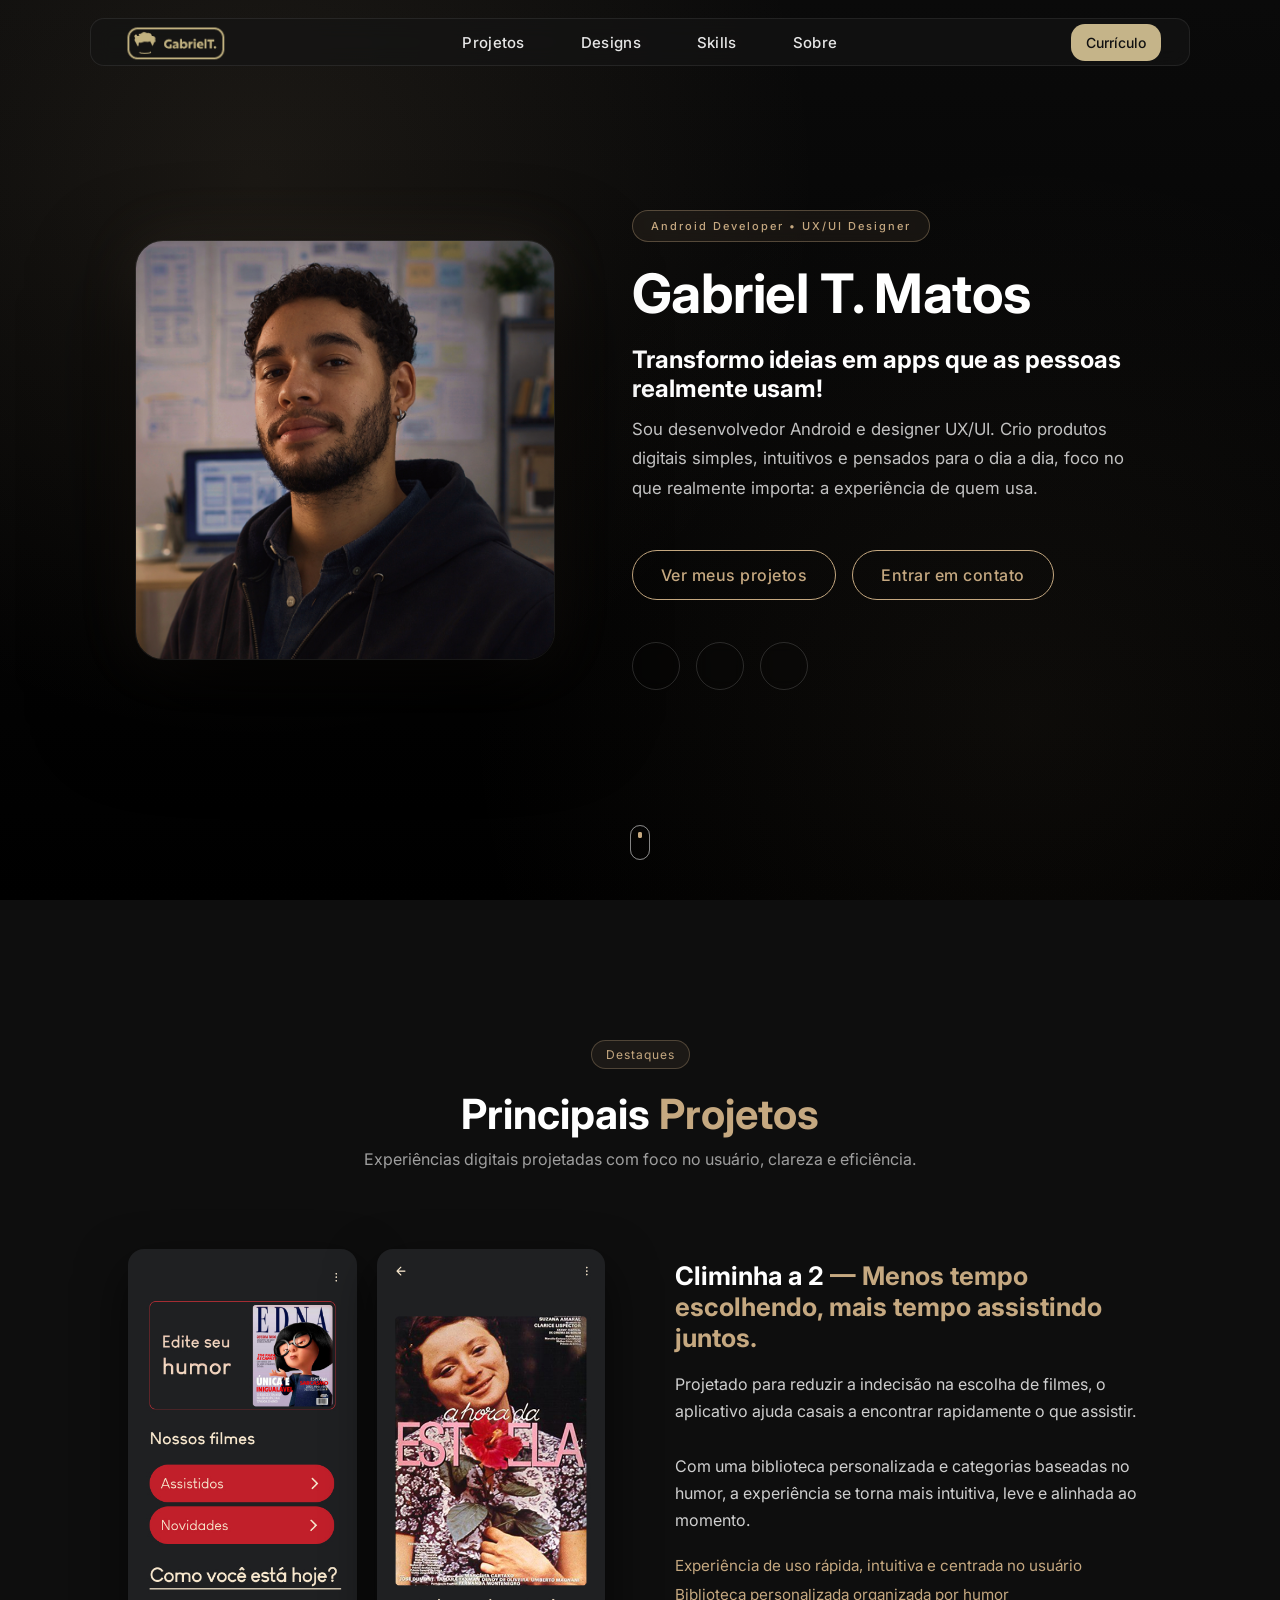
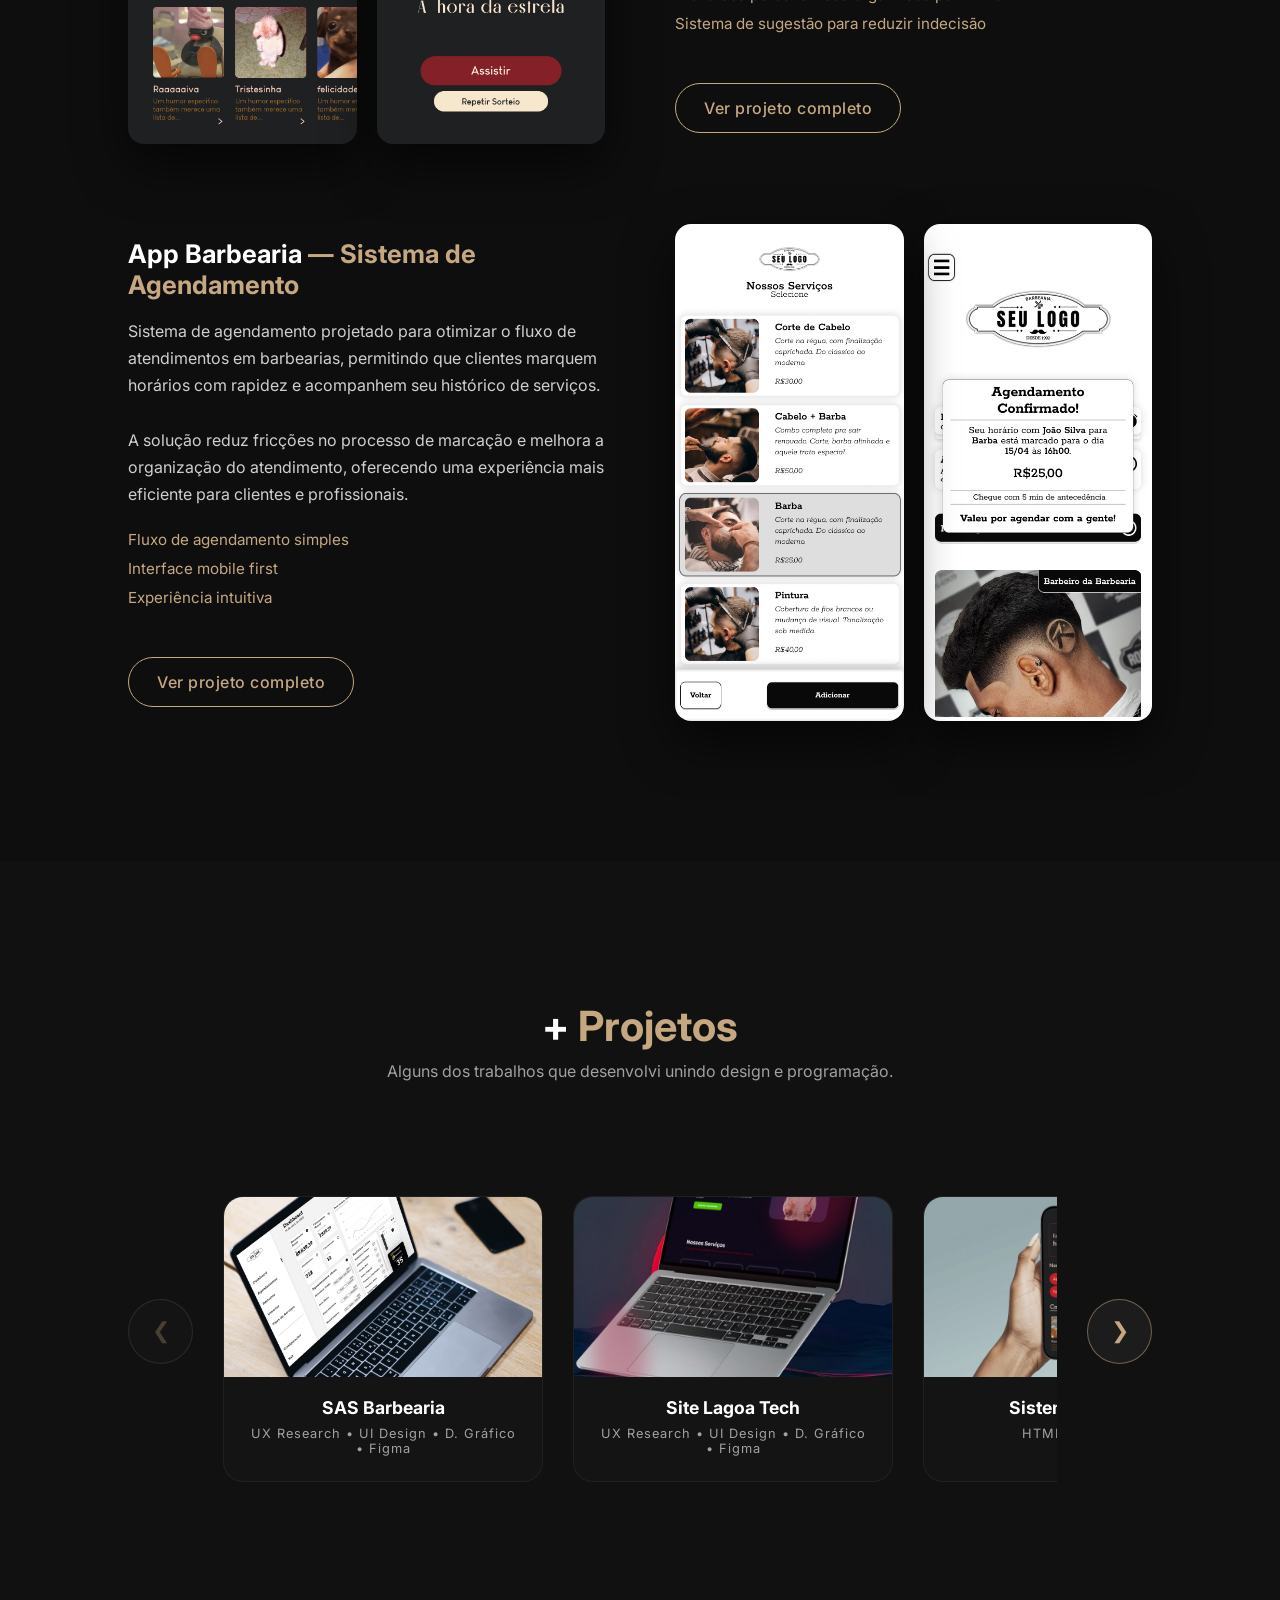
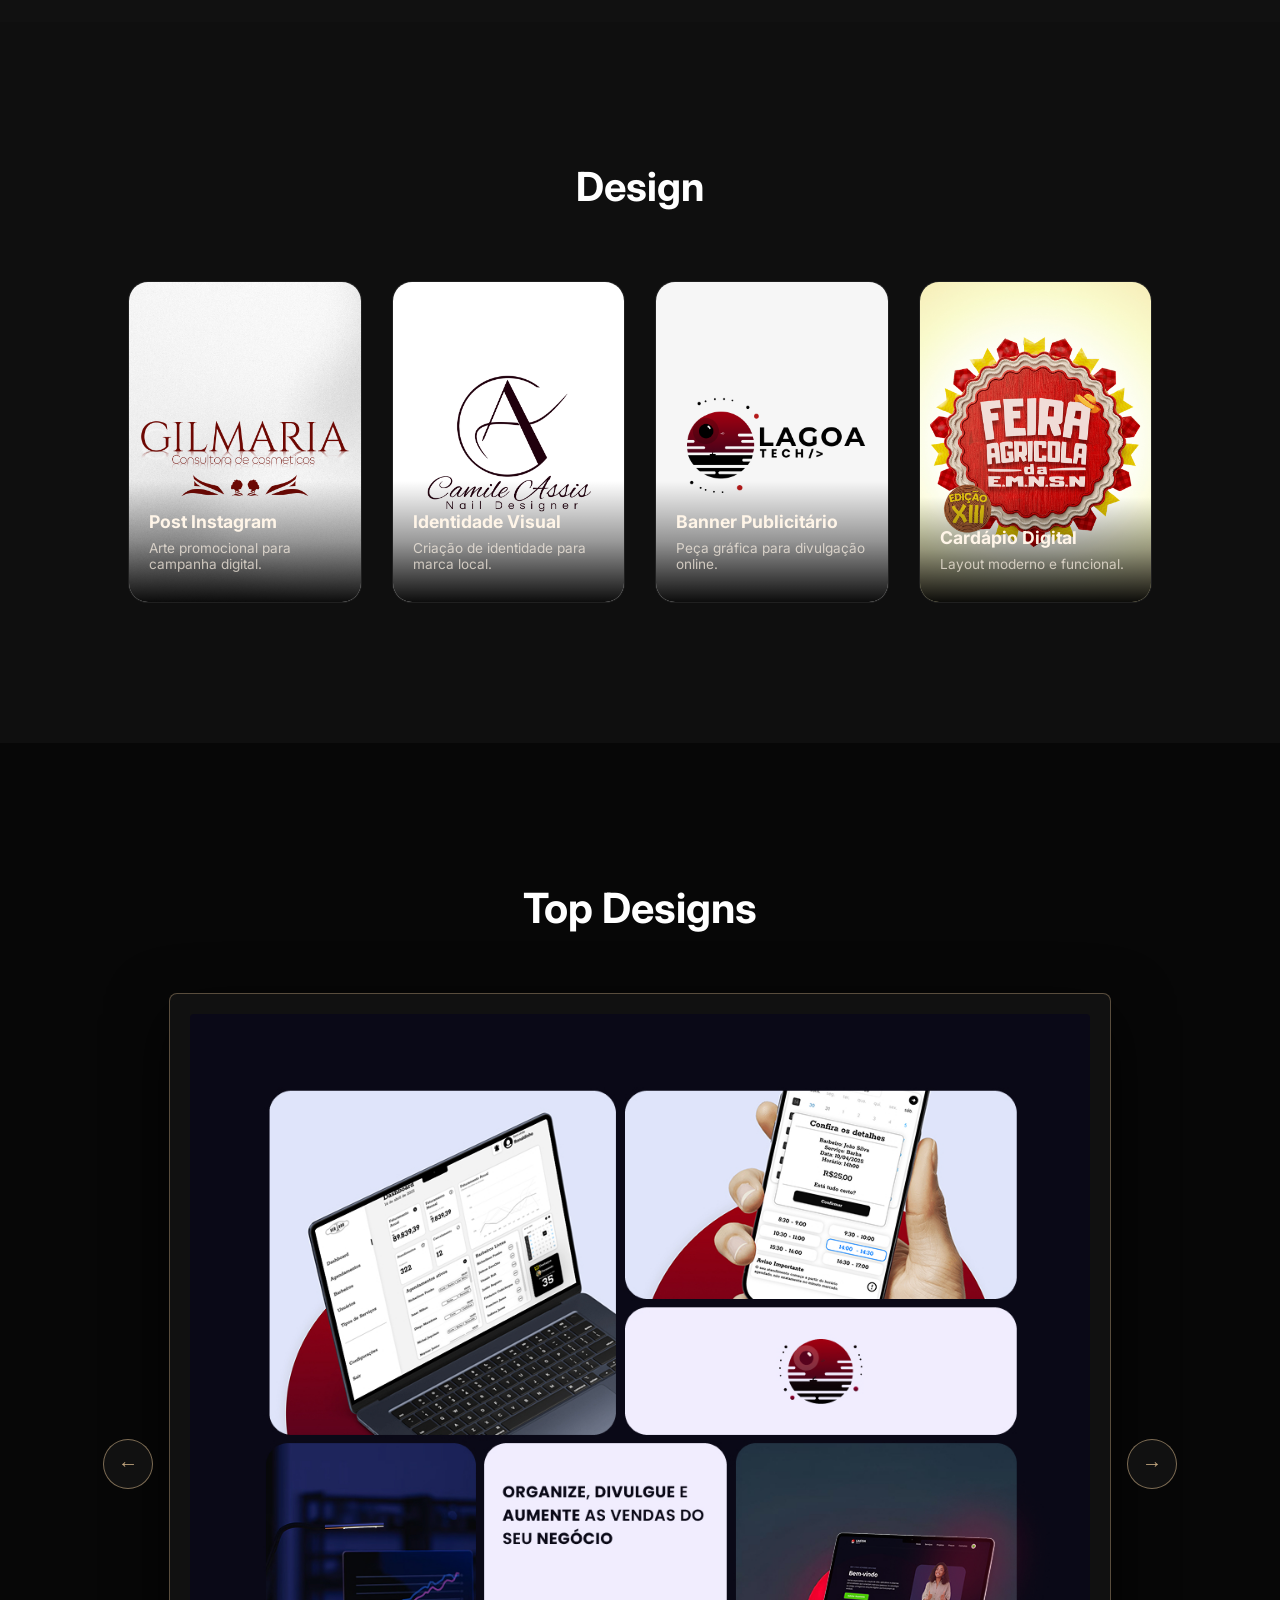
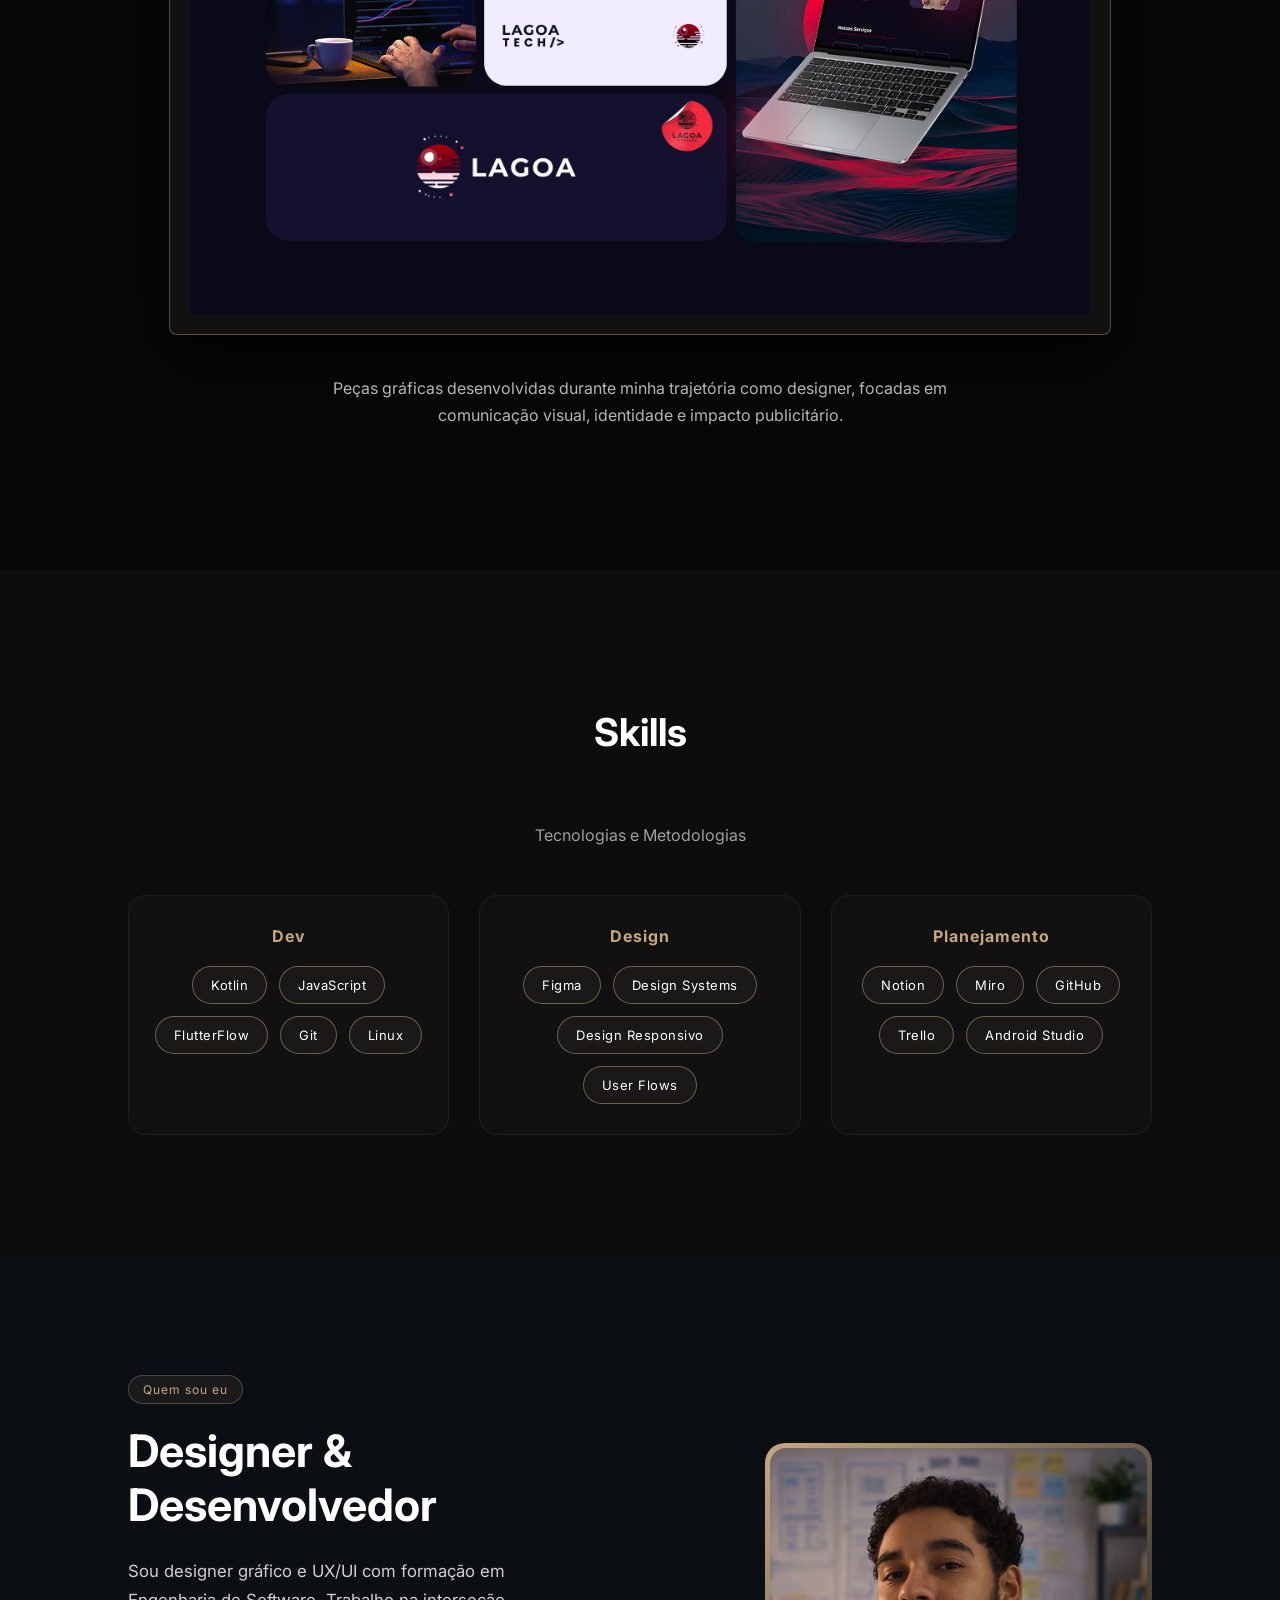
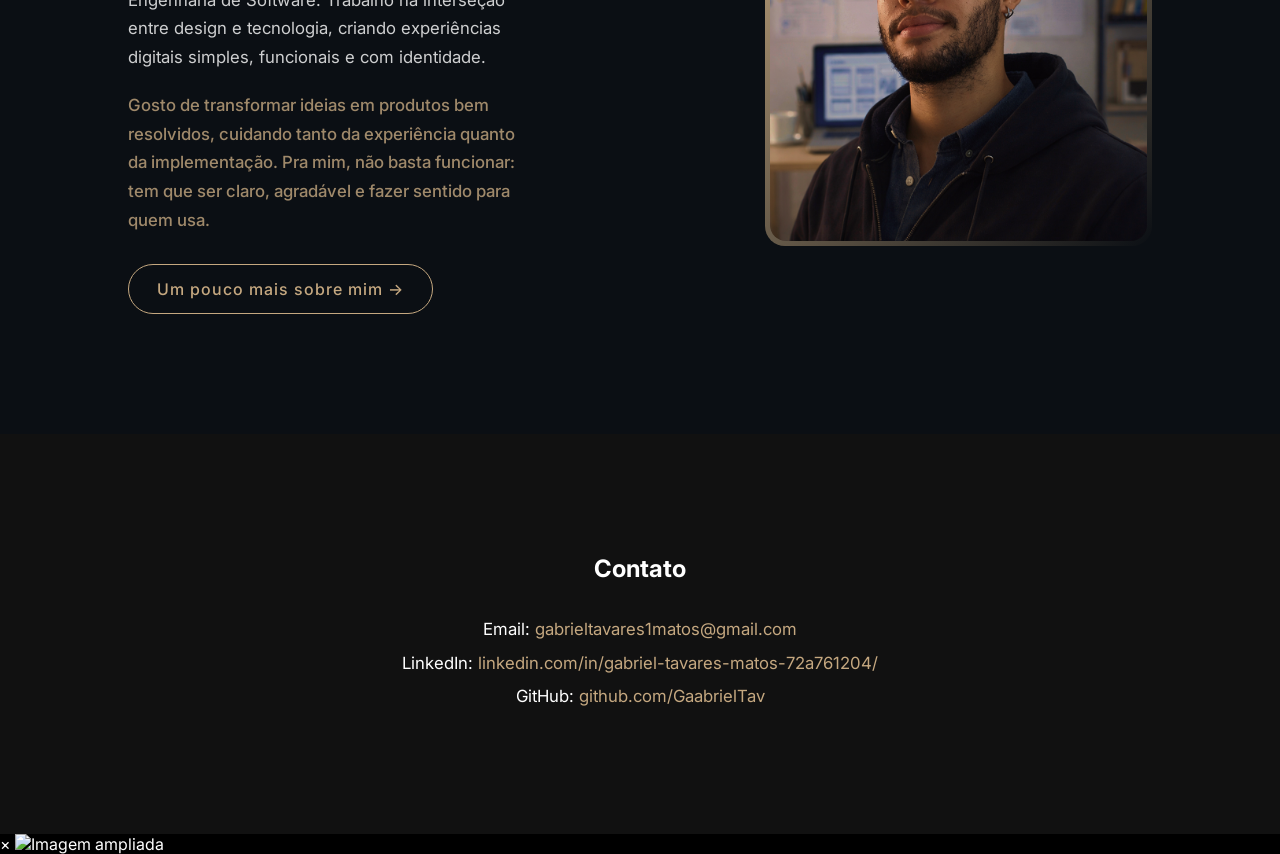
==== commit 1823c6fe: "Atualiza a seção de navegação com novos links para "Skills" e melhorias nos textos da sessão de proj" ====
--- a/index.html
+++ b/index.html
@@ -35,7 +35,10 @@
 
             <li><a href="#projetos">Projetos</a></li>
             <li><a href="#design">Designs</a></li>
+            <li><a href="#stack">Skills</a></li>
             <li><a href="#sobre">Sobre</a></li>
+            
+            
 
 
 
@@ -100,12 +103,12 @@
             <!-- CTA -->
             <div class="hero-cta">
 
-                <a href="#projetos" class="btn-primary">
+                <a href="#projetos" class="btn-prototipo">
                     Ver meus projetos
                 </a>
 
-                <a href="#contato" class="btn-secondary">
-                    Falar comigo
+                <a href="#contato" class="btn-prototipo">
+                    Entrar em contato
                 </a>
 
             </div>
@@ -113,15 +116,15 @@
             <!-- SOCIAL -->
             <div class="social-icons">
 
-                <a href="https://github.com/seu-usuario" target="_blank" aria-label="GitHub">
+                <a href="https://github.com/GaabrielTav" target="_blank" aria-label="GitHub">
                     <i data-feather="github"></i>
                 </a>
 
-                <a href="https://linkedin.com/in/seu-perfil" target="_blank" aria-label="LinkedIn">
+                <a href="https://www.linkedin.com/in/gabriel-tavares-matos-72a761204/" target="_blank" aria-label="LinkedIn">
                     <i data-feather="linkedin"></i>
                 </a>
 
-                <a href="https://instagram.com/seu-usuario" target="_blank" aria-label="Instagram">
+                <a href="https://www.instagram.com/gabriel.tdesing/" target="_blank" aria-label="Instagram">
                     <i data-feather="instagram"></i>
                 </a>
 
@@ -164,9 +167,7 @@
 Principais <span>Projetos</span>
 </h2>
 
-<p class="section-subtitle">
-Alguns dos projetos mais relevantes que desenvolvi focando em experiência do usuário, produto e desenvolvimento.
-</p>
+<p class="section-subtitle">Experiências digitais projetadas com foco no usuário, clareza e eficiência.</p>
 
 
 <!-- MOODFLIX -->
@@ -187,22 +188,24 @@
 
 <div class="featured-info">
 
-<h3>MoodFlix — Escolha Inteligente de Filmes</h3>
+    <h3 class="section-title">
+Climinha a 2 <span> — Menos tempo escolhendo, mais tempo assistindo juntos.</span>
+</h3>
 
 <p>
-Aplicação desenvolvida para resolver um problema comum: gastar mais tempo escolhendo um filme do que assistindo.
-O sistema permite que o usuário organize sua própria biblioteca e utilize categorias baseadas no humor.
+Projetado para reduzir a indecisão na escolha de filmes, o aplicativo ajuda casais a encontrar rapidamente o que assistir. <br> <br>
+Com uma biblioteca personalizada e categorias baseadas no humor, a experiência se torna mais intuitiva, leve e alinhada ao momento.
 </p>
 
 <ul class="project-highlights">
 
-<li>Lógica de sorteio inteligente</li>
-<li>Organização por humor</li>
-<li>UX centrada no usuário</li>
+    <li>Experiência de uso rápida, intuitiva e centrada no usuário</li>
+    <li>Biblioteca personalizada organizada por humor</li>
+    <li>Sistema de sugestão para reduzir indecisão</li>
 
 </ul>
 
-<a href="moodflix.html" class="btn-primary">
+<a href="moodflix.html" class="btn-prototipo">
 Ver projeto completo
 </a>
 
@@ -229,11 +232,16 @@
 
 <div class="featured-info">
 
-<h3>App Barbearia — Sistema de Agendamento</h3>
+
+    <h3 class="section-title">
+        App Barbearia<span> — Sistema de Agendamento</span>
+    </h3>
+
 
 <p>
-Aplicativo desenvolvido para facilitar o processo de agendamento em barbearias,
-permitindo que clientes marquem horários rapidamente e acompanhem seu histórico de cortes.
+Sistema de agendamento projetado para otimizar o fluxo de atendimentos em barbearias, permitindo que clientes marquem horários com rapidez e acompanhem seu histórico de serviços.
+<br><br>
+A solução reduz fricções no processo de marcação e melhora a organização do atendimento, oferecendo uma experiência mais eficiente para clientes e profissionais.
 </p>
 
 <ul class="project-highlights">
@@ -244,7 +252,7 @@
 
 </ul>
 
-<a href="barbearia-mobile.html" class="btn-primary">
+<a href="barbearia-mobile.html" class="btn-prototipo">
 Ver projeto completo
 </a>
 
@@ -447,7 +455,7 @@
 
         <!-- ================= STACK ================= -->
 
-<section class="stack">
+<section id="stack" class="stack">
 
     <div class="stack-container">
 
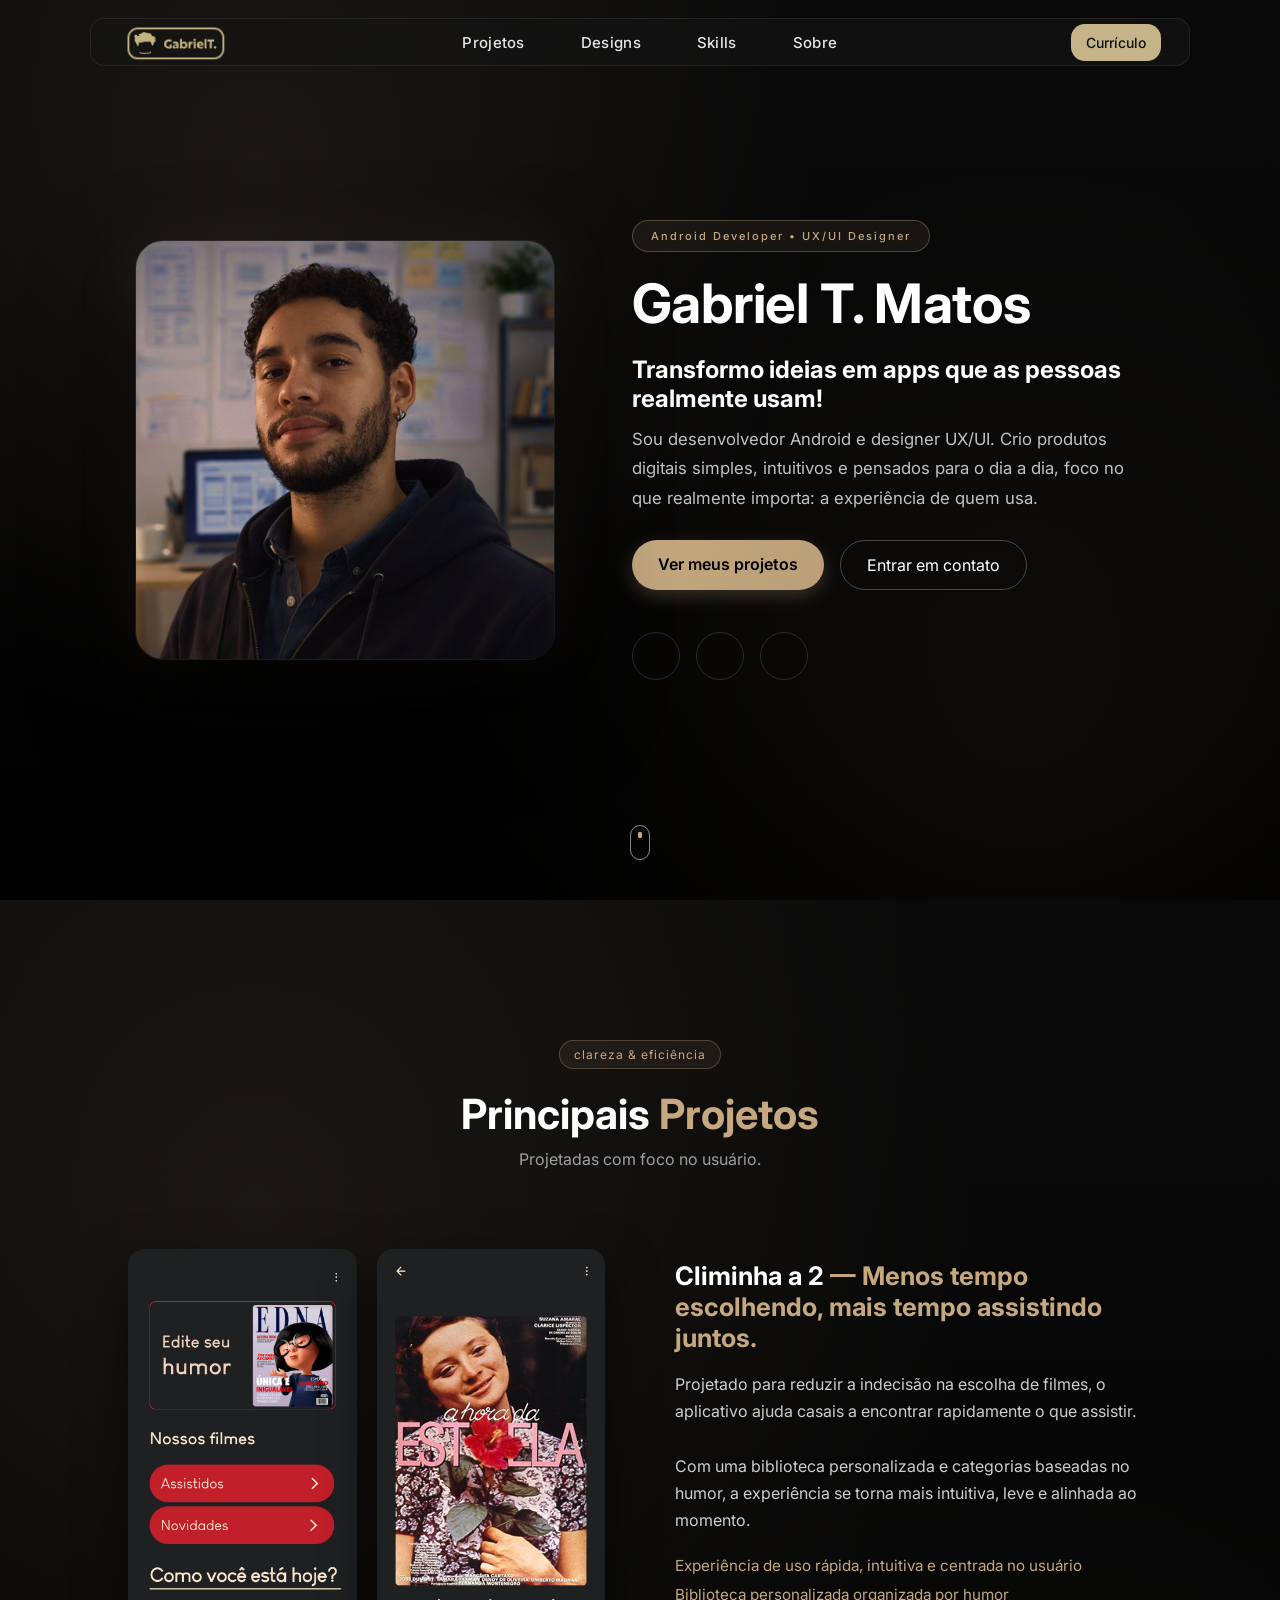
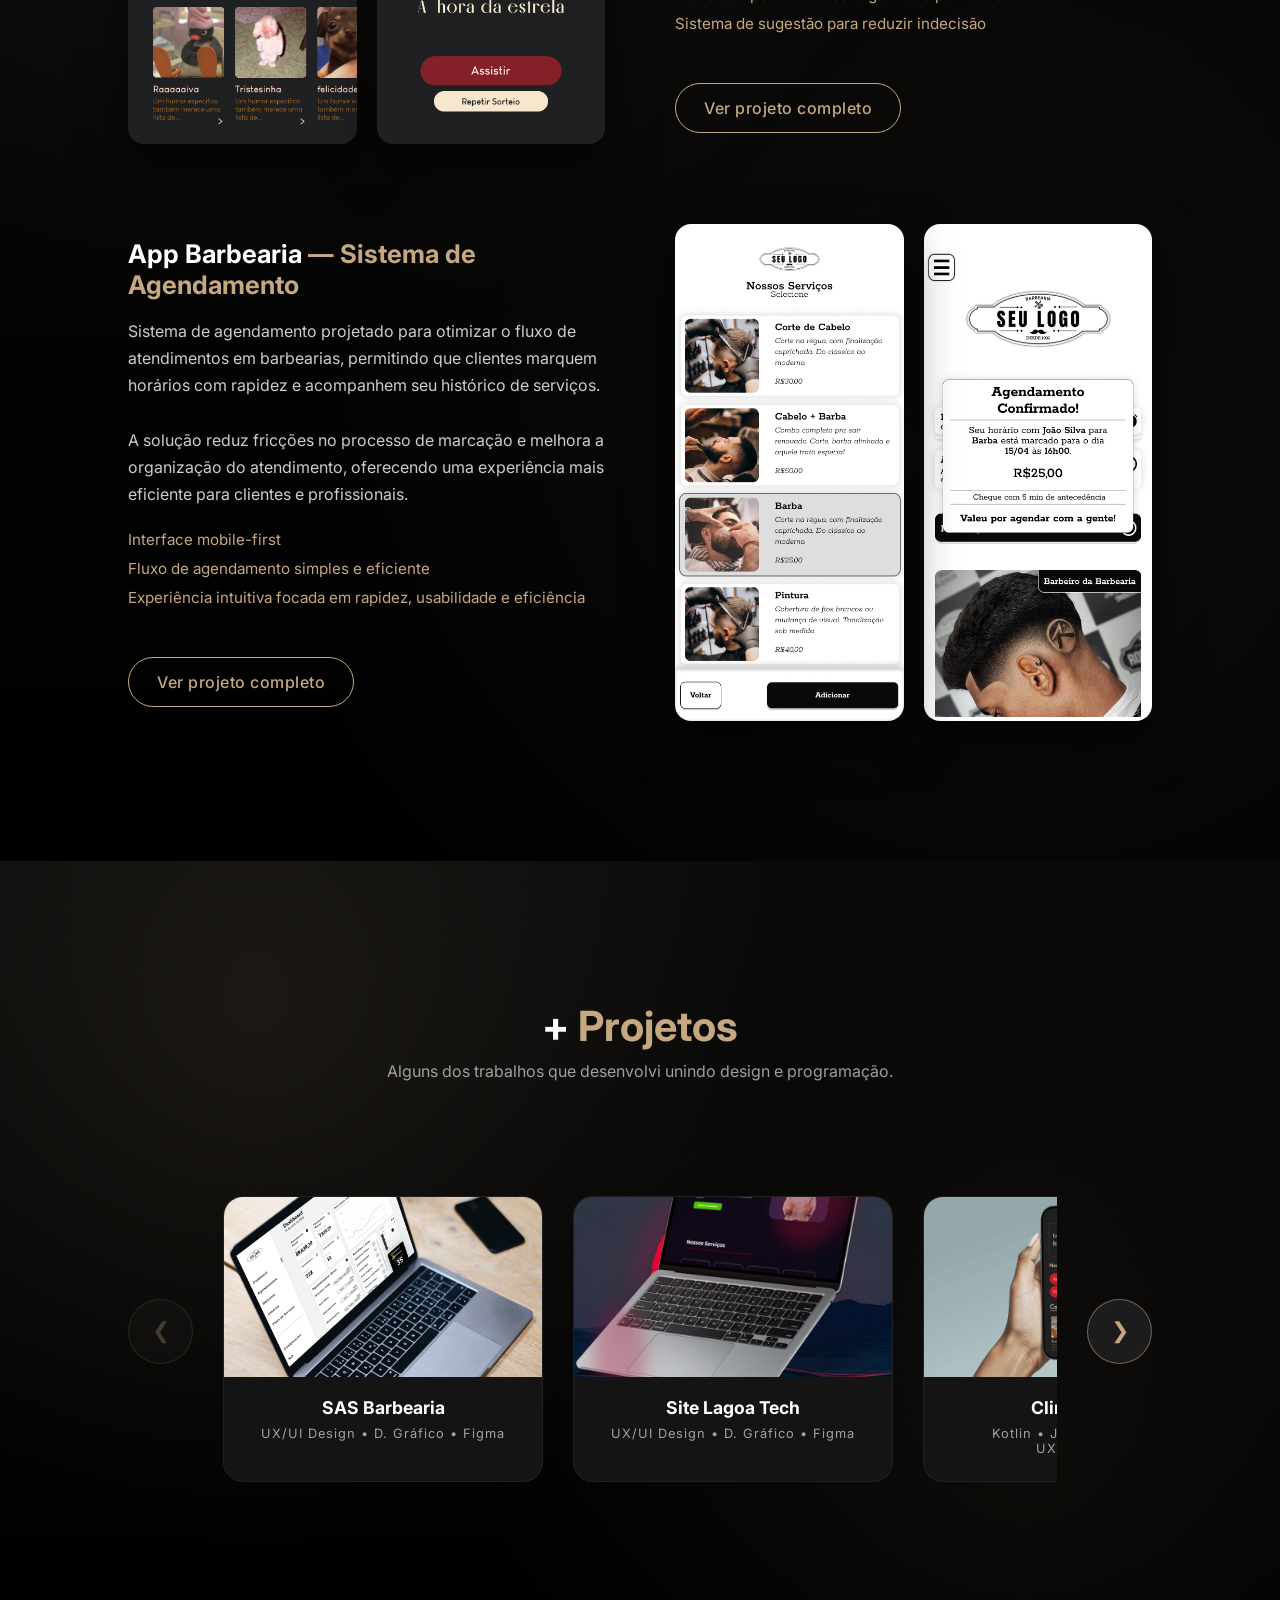
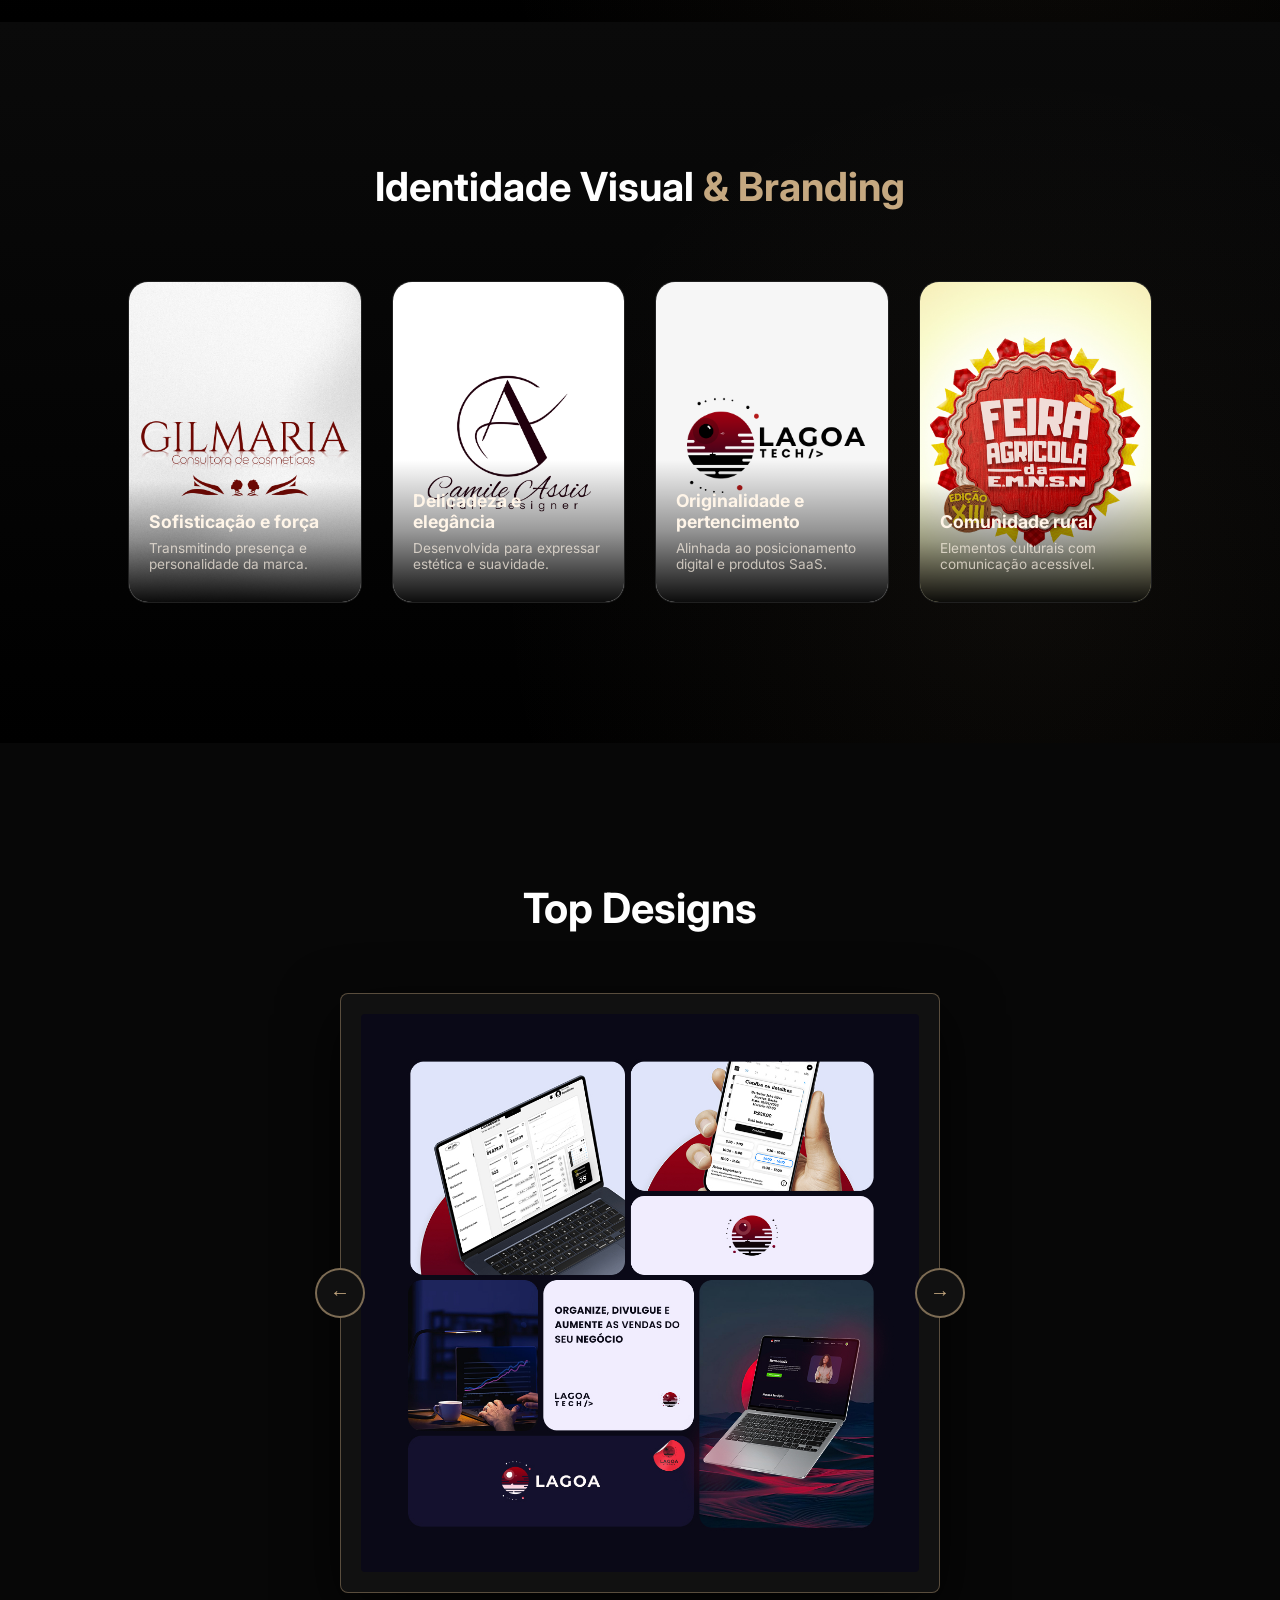
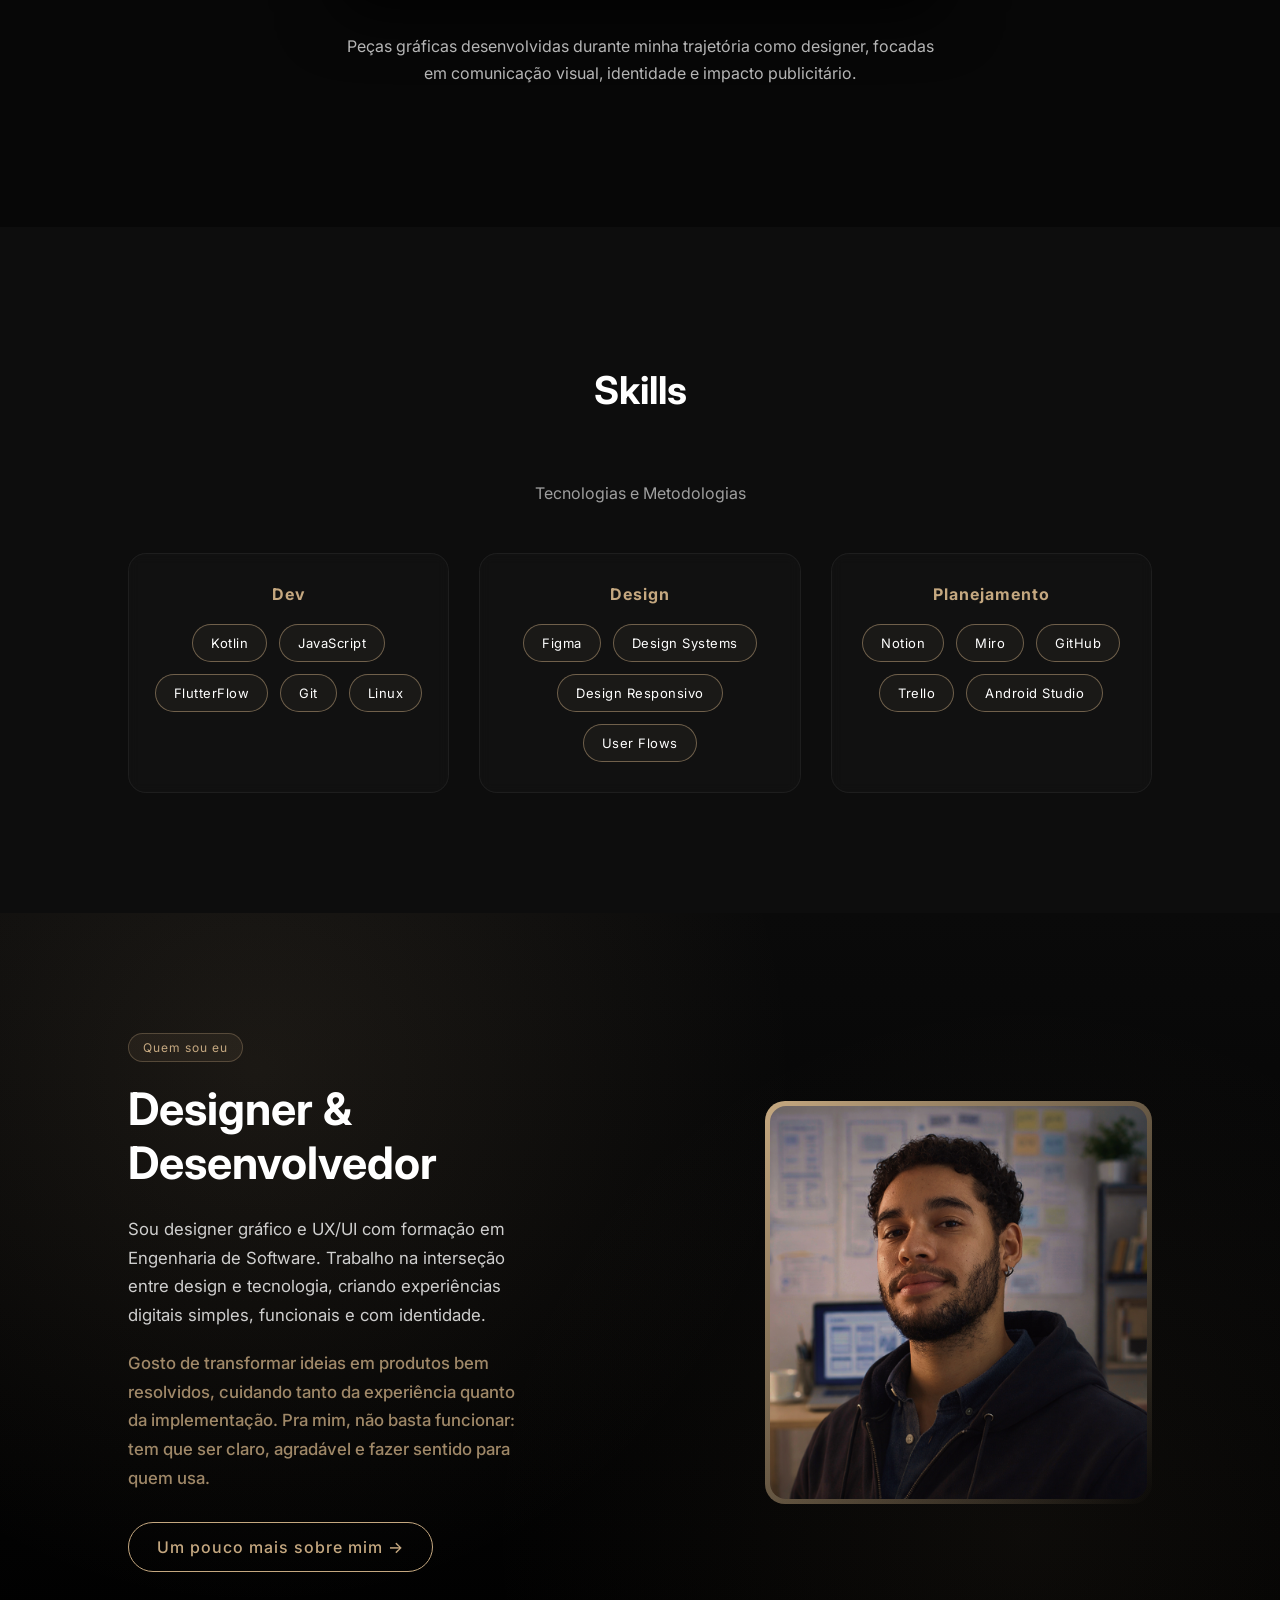
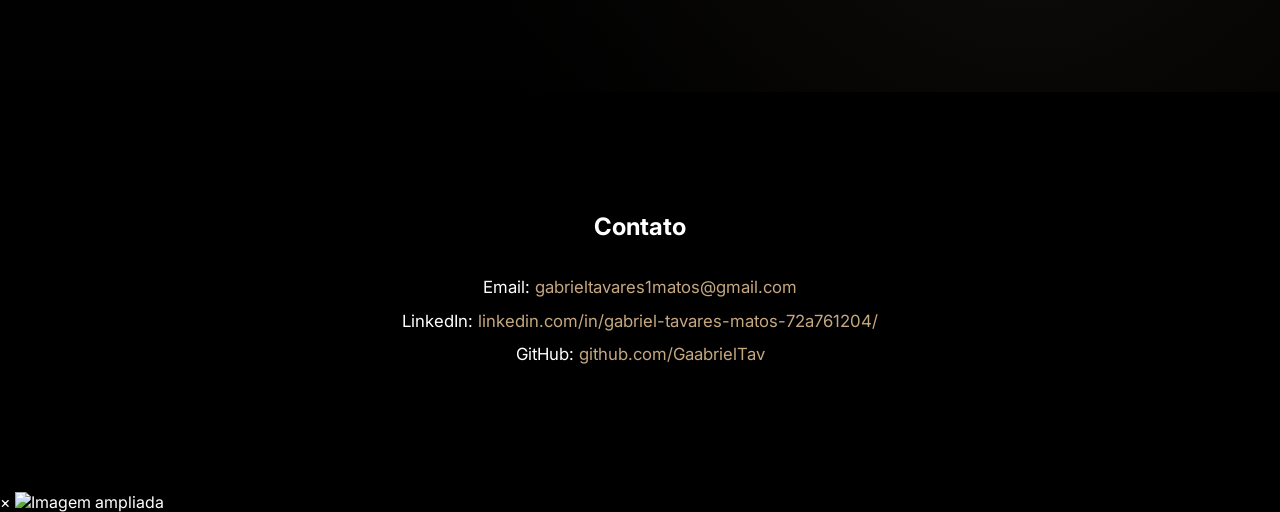
==== commit 9134d3aa: "Atualiza a seção de navegação em várias páginas para incluir novos links para "Skills" e reorganiza " ====
--- a/index.html
+++ b/index.html
@@ -103,11 +103,11 @@
             <!-- CTA -->
             <div class="hero-cta">
 
-                <a href="#projetos" class="btn-prototipo">
+                <a href="#projetos" class="btn-primary">
                     Ver meus projetos
                 </a>
 
-                <a href="#contato" class="btn-prototipo">
+                <a href="#contato" class="btn-secondary">
                     Entrar em contato
                 </a>
 
@@ -161,13 +161,13 @@
 
 <div class="featured-container">
 
-<span class="section-badge">Destaques</span>
+<span class="section-badge">clareza & eficiência</span>
 
 <h2 class="section-title">
 Principais <span>Projetos</span>
 </h2>
 
-<p class="section-subtitle">Experiências digitais projetadas com foco no usuário, clareza e eficiência.</p>
+<p class="section-subtitle">Projetadas com foco no usuário.</p>
 
 
 <!-- MOODFLIX -->
@@ -239,16 +239,19 @@
 
 
 <p>
-Sistema de agendamento projetado para otimizar o fluxo de atendimentos em barbearias, permitindo que clientes marquem horários com rapidez e acompanhem seu histórico de serviços.
+Sistema de agendamento projetado para otimizar o fluxo de atendimentos em barbearias, 
+permitindo que clientes marquem horários com rapidez e acompanhem seu histórico de serviços.
 <br><br>
-A solução reduz fricções no processo de marcação e melhora a organização do atendimento, oferecendo uma experiência mais eficiente para clientes e profissionais.
+A solução reduz fricções no processo de marcação e melhora a organização do atendimento, 
+oferecendo uma experiência mais eficiente para clientes e profissionais.
 </p>
 
 <ul class="project-highlights">
 
-<li>Fluxo de agendamento simples</li>
-<li>Interface mobile first</li>
-<li>Experiência intuitiva</li>
+
+<li>Interface mobile-first</li>
+<li>Fluxo de agendamento simples e eficiente</li>
+<li>Experiência intuitiva focada em rapidez, usabilidade e eficiência</li>
 
 </ul>
 
@@ -270,6 +273,7 @@
                 <!-- ================= PROJETOS ================= -->
         <section id="projetos" class="projetos fade-in">
             <div class="projetos-container">
+
                 <h2 class="section-title">+ <span>Projetos</span></h2>
                 <p class="section-subtitle">Alguns dos trabalhos que desenvolvi unindo design e programação.</p>
 
@@ -291,7 +295,7 @@
                             
                                 <div class="card-content">
                                     <h3>SAS Barbearia</h3>
-                                    <p>UX Research • UI Design • D. Gráfico • Figma</p>
+                                    <p>UX/UI Design • D. Gráfico • Figma</p>
                                 </div>
                             </a>
 
@@ -304,7 +308,7 @@
                             
                                 <div class="card-content">
                                     <h3>Site Lagoa Tech</h3>
-                                    <p>UX Research • UI Design • D. Gráfico • Figma</p>
+                                    <p>UX/UI Design • D. Gráfico • Figma</p>
                                 </div>
                             </a>
 
@@ -316,8 +320,8 @@
                                 </div>
                             
                                 <div class="card-content">
-                                    <h3>Sistema Moodflix</h3>
-                                    <p>HTML • CSS • JS</p>
+                                    <h3>Climinha a 2</h3>
+                                    <p>Kotlin • Jetpack Compose <br> UX/UI Design</p>
                                 </div>
                             </a>
 
@@ -330,7 +334,7 @@
                             
                                 <div class="card-content">
                                     <h3>App Barbearia</h3>
-                                    <p>HTML • CSS • JS</p>
+                                    <p>UX/UI Design • D. Gráfico • Figma</p>
                                 </div>
                             </a>
                         </div>
@@ -349,7 +353,8 @@
 
         <!-- ================= DESIGN ================= -->
         <section id="design" class="design fade-in">
-            <h2>Design</h2>
+
+             <h2 class="section-title">Identidade Visual <span>& Branding</span></h2>
 
             <div class="design-grid">
 
@@ -363,8 +368,8 @@
                         loading="lazy">
 
                     <div class="design-overlay">
-                        <h3>Post Instagram</h3>
-                        <p>Arte promocional para campanha digital.</p>
+                        <h3>Sofisticação e força</h3>
+                        <p>Transmitindo presença e personalidade da marca.</p>
                     </div>
                 </div>
 
@@ -378,8 +383,8 @@
                         loading="lazy">
 
                     <div class="design-overlay">
-                        <h3>Identidade Visual</h3>
-                        <p>Criação de identidade para marca local.</p>
+                        <h3>Delicadeza e elegância</h3>
+                        <p>Desenvolvida para expressar estética e suavidade.</p>
                     </div>
                 </div>
 
@@ -393,8 +398,8 @@
                         loading="lazy">
 
                     <div class="design-overlay">
-                        <h3>Banner Publicitário</h3>
-                        <p>Peça gráfica para divulgação online.</p>
+                        <h3>Originalidade e pertencimento</h3>
+                        <p>Alinhada ao posicionamento digital e produtos SaaS.</p>
                     </div>
                 </div>
 
@@ -408,8 +413,8 @@
                         loading="lazy">
 
                     <div class="design-overlay">
-                        <h3>Cardápio Digital</h3>
-                        <p>Layout moderno e funcional.</p>
+                        <h3>Comunidade rural</h3>
+                        <p>Elementos culturais com comunicação acessível.</p>
                     </div>
                 </div>
 
--- a/css/style.css
+++ b/css/style.css
@@ -502,11 +502,11 @@
 }
 
 /* ===================================================
-   BUTTONS
+   BUTTONS - IMPROVED
 =================================================== */
 
 .btn-primary {
-    background: #c5a880;
+    background: linear-gradient(135deg, #c5a880, #b99e77);
     color: #000;
 
     padding: 14px 26px;
@@ -515,18 +515,34 @@
     text-decoration: none;
     font-weight: 600;
 
-    transition: all 0.3s ease;
+    display: inline-block;
+
+    box-shadow: 0 6px 18px rgba(197,168,128,0.25);
+
+    transition: all 0.35s cubic-bezier(0.22, 1, 0.36, 1);
 }
 
 .btn-primary:hover {
-    transform: translateY(-4px);
-    box-shadow: 0 12px 30px rgba(197,168,128,0.35);
-}
-
-/* botão secundário refinado */
+    transform: translateY(-3px) scale(1.02);
+    box-shadow: 0 6px 18px rgba(197, 168, 128, 0.164);
+}
+
+.btn-primary:active {
+    transform: translateY(0) scale(0.97);
+    box-shadow: 0 4px 12px rgba(197,168,128,0.2);
+}
+
+/* foco acessível */
+.btn-primary:focus {
+    outline: none;
+    box-shadow: 0 0 0 3px rgba(197,168,128,0.4);
+}
+
+
+/* ================= SECONDARY ================= */
 
 .btn-secondary {
-    border: 1px solid rgba(255,255,255,0.2);
+    border: 1px solid rgba(255,255,255,0.25);
 
     padding: 14px 26px;
     border-radius: 30px;
@@ -534,13 +550,27 @@
     text-decoration: none;
     color: #fff;
 
-    transition: all 0.3s ease;
+    display: inline-block;
+
+    backdrop-filter: blur(6px);
+
+    transition: all 0.35s cubic-bezier(0.22, 1, 0.36, 1);
 }
 
 .btn-secondary:hover {
     border-color: #c5a880;
     color: #c5a880;
-    transform: translateY(-3px);
+
+    transform: translateY(-3px) scale(1.02);
+}
+
+.btn-secondary:active {
+    transform: scale(0.96);
+}
+
+.btn-secondary:focus {
+    outline: none;
+    box-shadow: 0 0 0 2px rgba(197,168,128,0.4);
 }
 
 /* ===================================================
@@ -762,6 +792,10 @@
     background-color: #0b0f14;
     position: relative;
     padding: 120px 0;
+    background:
+        radial-gradient(circle at 20% 20%, rgba(197,168,128,0.10), transparent 45%),
+        radial-gradient(circle at 80% 80%, rgba(197,168,128,0.06), transparent 45%),
+        linear-gradient(180deg, #0a0a0a, #000);
 }
 
 /* Badge */
@@ -896,8 +930,10 @@
 
 .featured-projects{
 
-background:#0e0e0e;
-
+background:
+    radial-gradient(circle at 20% 20%, rgba(197,168,128,0.10), transparent 45%),
+    radial-gradient(circle at 80% 80%, rgba(197,168,128,0.06), transparent 45%),
+    linear-gradient(180deg, #0a0a0a, #000);
 padding:140px 10%;
 
 display:flex;
@@ -1112,7 +1148,10 @@
 =================================================== */
 
 .projetos {
-    background-color: #111;
+        background:
+        radial-gradient(circle at 20% 20%, rgba(197,168,128,0.10), transparent 45%),
+        radial-gradient(circle at 80% 80%, rgba(197,168,128,0.06), transparent 45%),
+        linear-gradient(180deg, #0a0a0a, #000);
     display: flex;
     justify-content: center;
     padding: 140px 10%;
@@ -1508,7 +1547,11 @@
 
 .design {
     padding: 140px 10%;
-    background-color: #0f0f0f;
+        background:
+        radial-gradient(circle at 80% 80%, rgba(197,168,128,0.06), transparent 45%),
+        linear-gradient(180deg, #0a0a0a, #000),
+        radial-gradient(circle at 20% 20%, rgba(197,168,128,0.10), transparent 45%);
+
     text-align: center;
 }
 
@@ -1779,7 +1822,7 @@
 
 .design-container{
 
-max-width:1100px;
+max-width:600px;
 margin:auto;
 text-align:center;
 
@@ -1816,7 +1859,7 @@
 
 .design-frame img{
 
-max-width:900px;
+max-width:600px;
 width:100%;
 
 border-radius:4px;
@@ -1833,7 +1876,7 @@
 position:absolute;
 
 background:#111;
-border:1px solid rgba(197,168,128,0.6);
+border:2px solid rgba(197,168,128,0.6);
 
 color:#c5a880;
 
@@ -1990,7 +2033,7 @@
 =================================================== */
 
 .contato {
-    background-color: #111;
+    background-color: #000000;
     padding: 120px 10%;
     text-align: center;
 }
